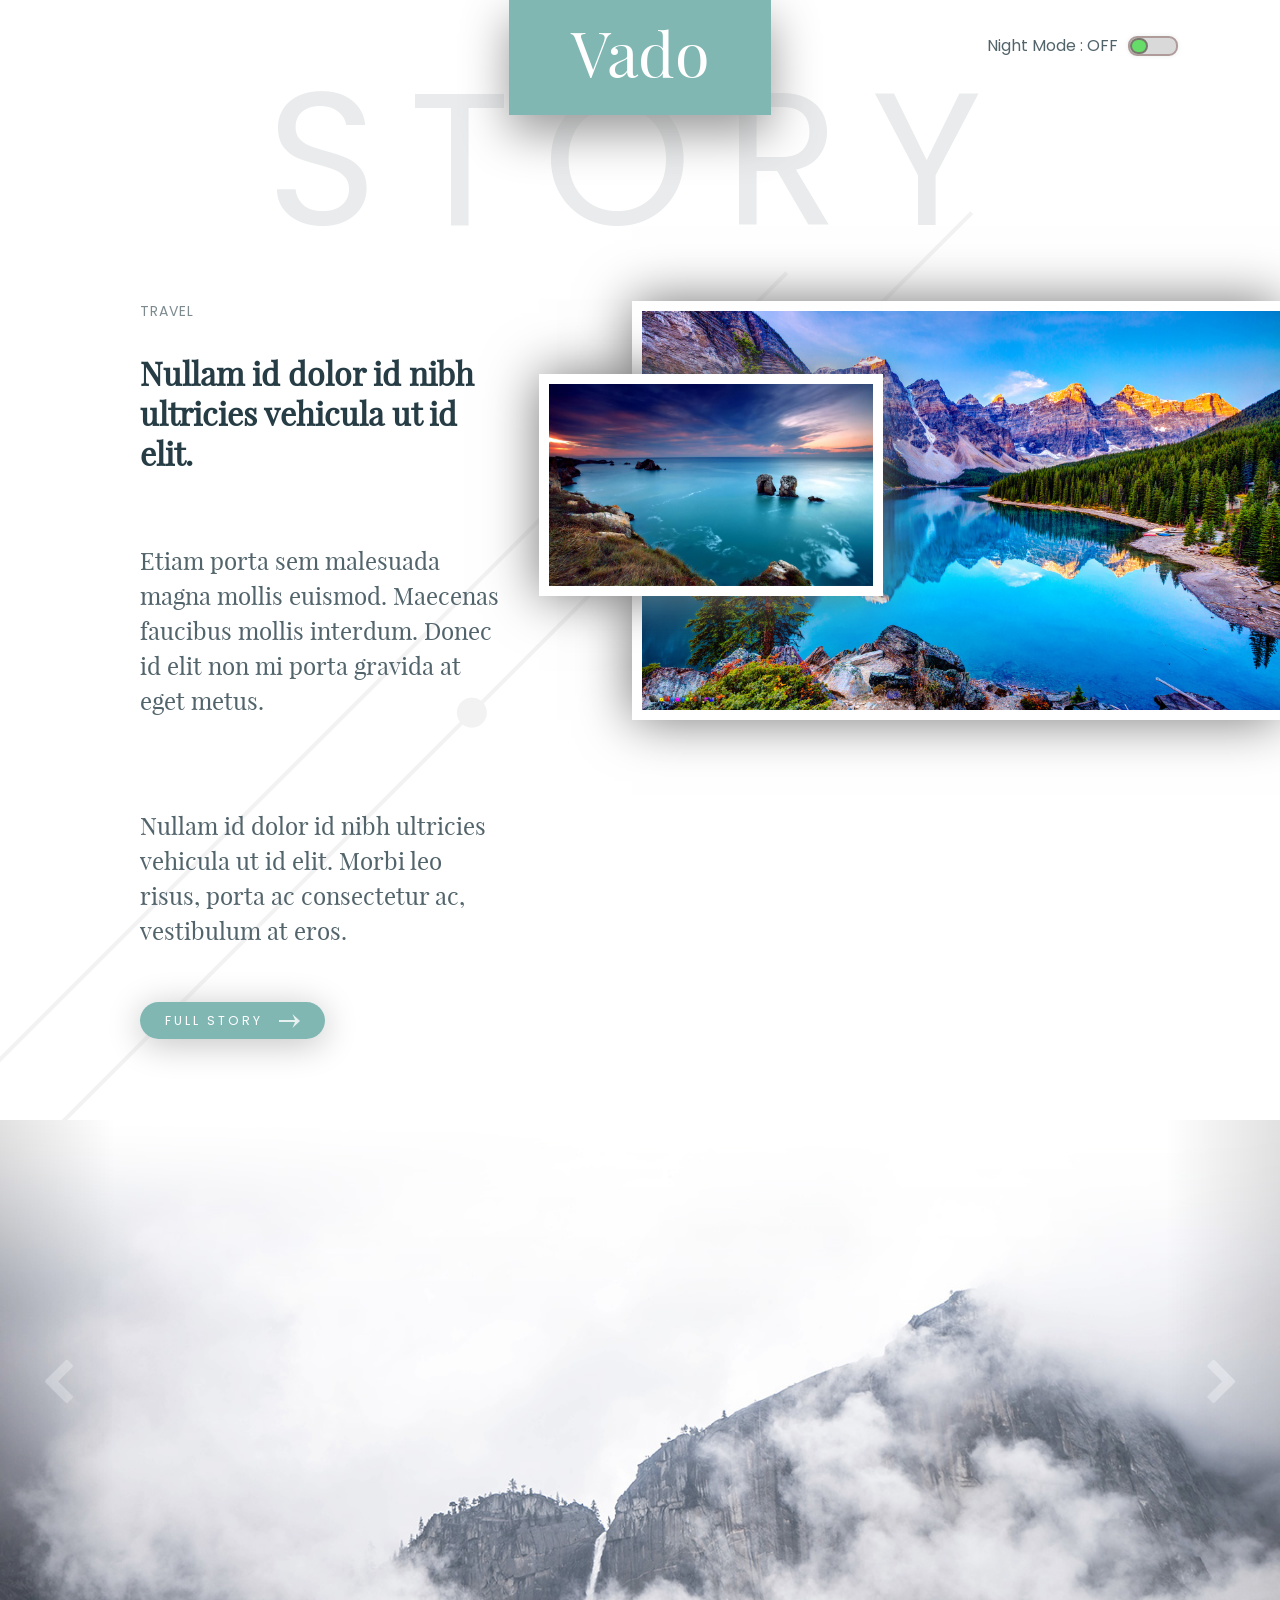
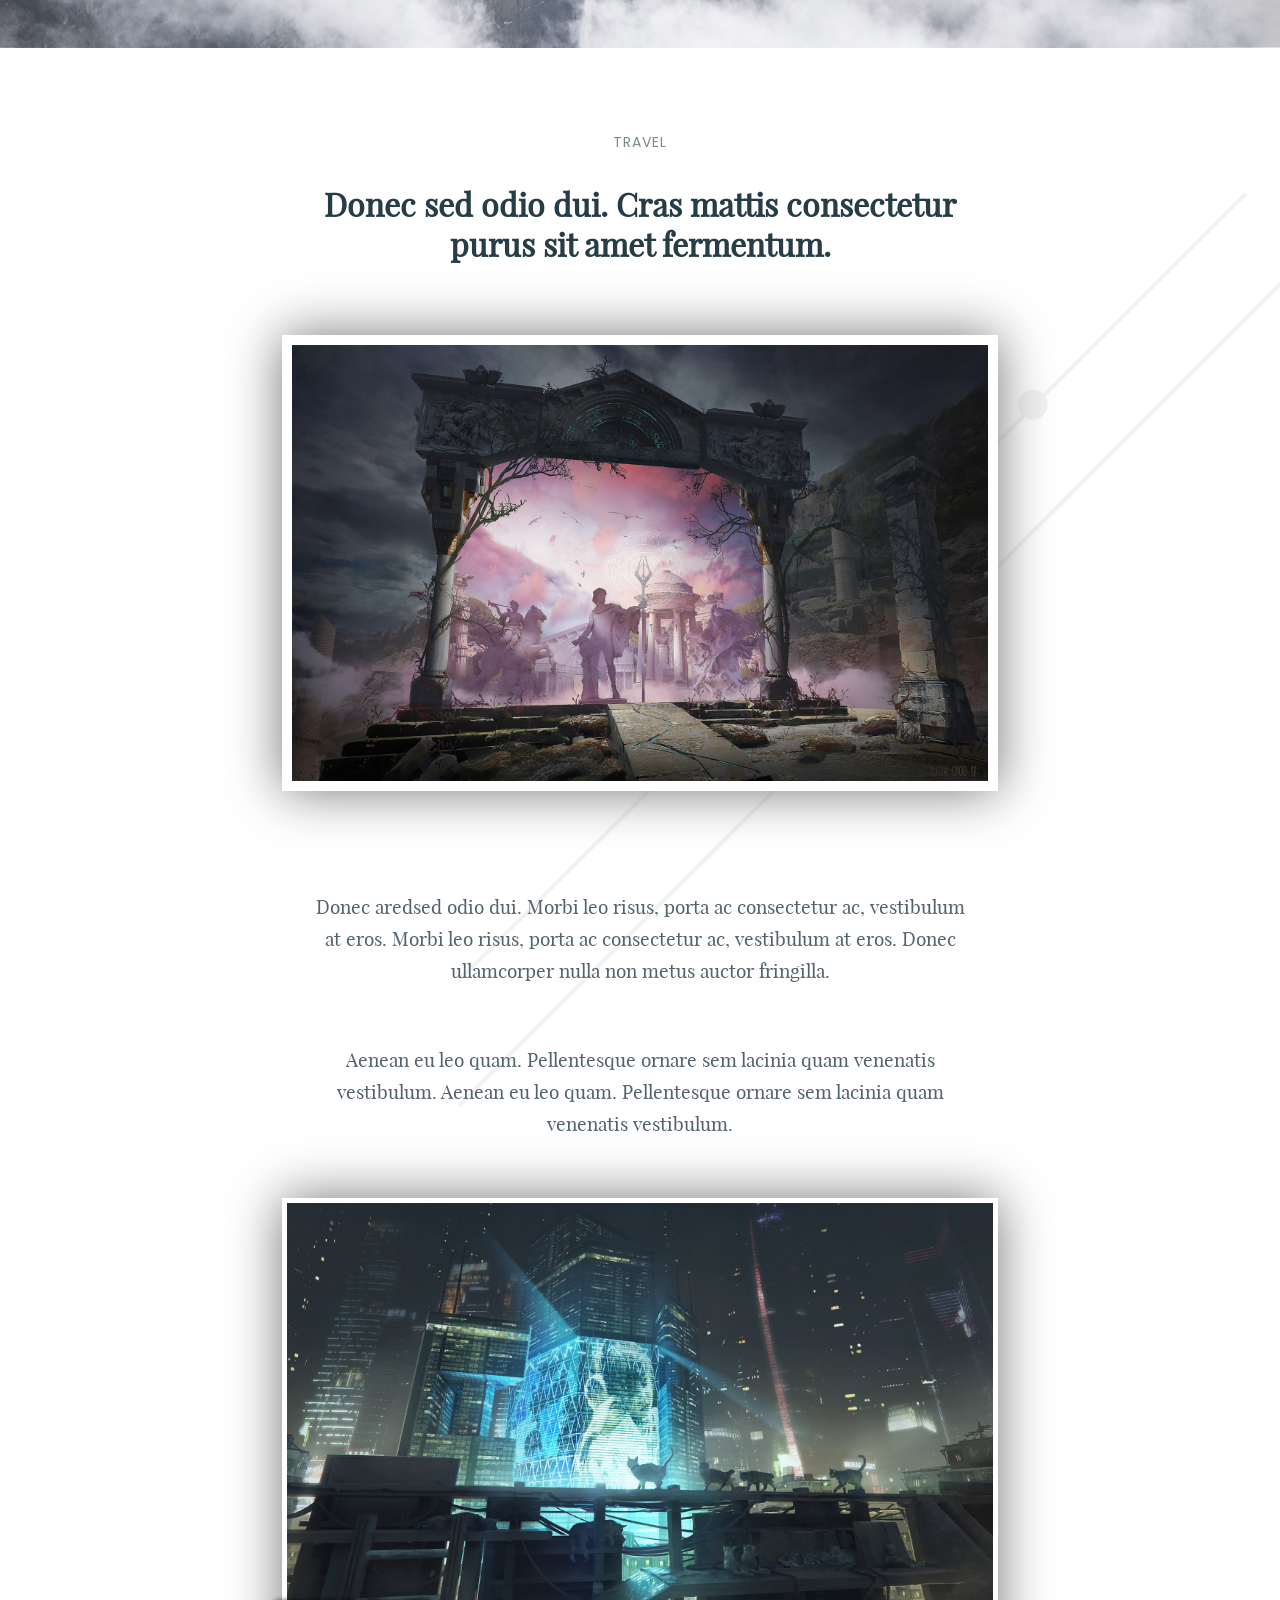
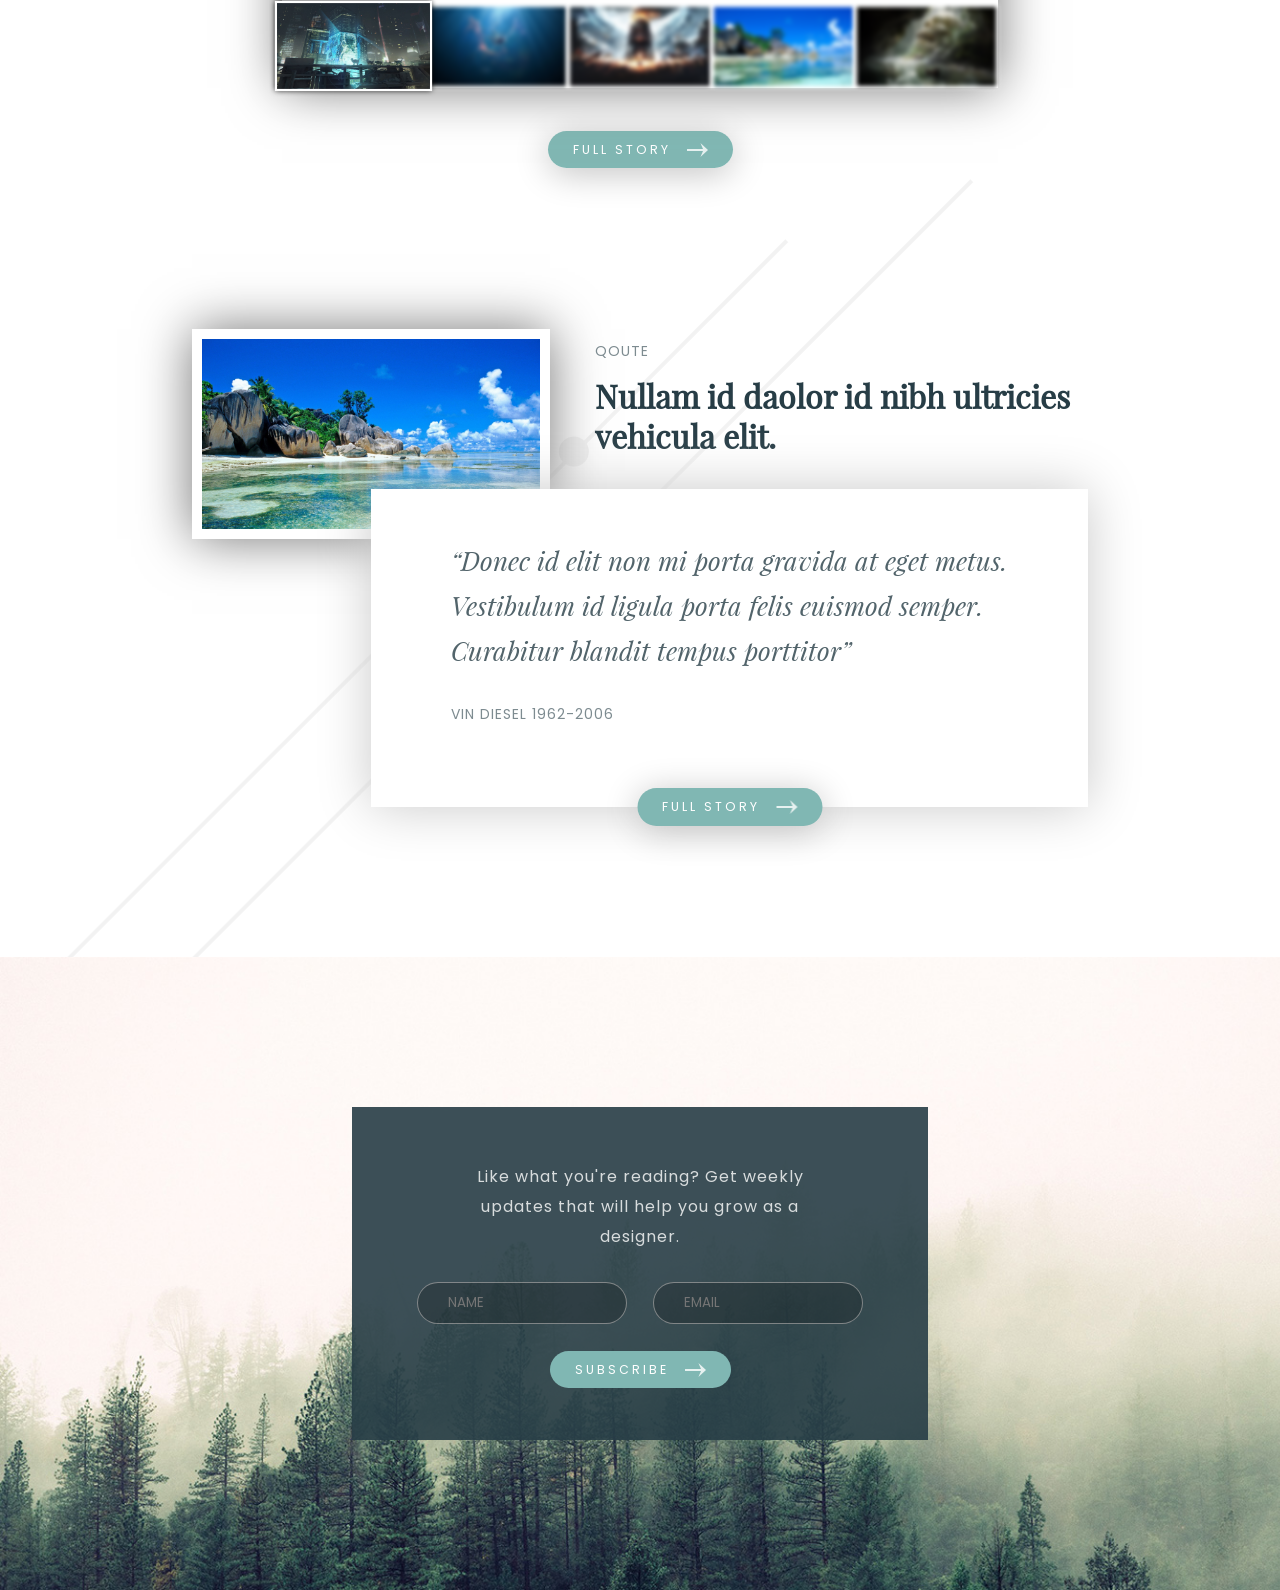
==== index.html @ 7ff1d9ca "oh" ====
<!doctype html>
<html lang="en">
<head>
    <meta charset="UTF-8">
    <meta name="viewport"
          content="width=device-width, user-scalable=no, initial-scale=1.0, maximum-scale=1.0, minimum-scale=1.0">
    <meta http-equiv="X-UA-Compatible" content="ie=edge">
    <title>Travel Story</title>
    <link rel="stylesheet" href="css/style.css">
    <link rel="stylesheet" href="css/fonts.css">
    <link rel="stylesheet" href="css/font-awesome.min.css">
    <link href="https://fonts.googleapis.com/css?family=Poppins:500" rel="stylesheet">
    <link rel="icon" href="img/icon.png">
</head>
<body>
<header>
    <div class="night_mode_block">
        <p>Night Mode : OFF </p>
        <div class="night_mode">
            <div class="night_mode_toggle"></div>
        </div>
    </div>
    <div class="nav_menu"></div>
    <div class="logo">
        <p>Vado</p>
    </div>
    <h1 class="story">story</h1>
</header>
<main class="travel">
    <div class="main_first_story">
        <div class="story1_left">
            <span class="travel_caption">travel</span>
            <h2>Nullam id dolor id nibh ultricies vehicula ut id elit. </h2>
            <p class="paragraph1">Etiam porta sem malesuada magna mollis euismod. Maecenas faucibus mollis interdum. Donec id elit non mi porta gravida at eget metus.</p>
            <p class="paragraph2">Nullam id dolor id nibh ultricies vehicula ut id elit. Morbi leo risus, porta ac consectetur ac, vestibulum at eros.</p>
            <a href="#" class="story_link">full story <img class="story_link_img" src="img/link_arrow.png" alt=""></i></a>
        </div>
        <div class="story1_images">
            <div class="story_img" id="story_img1"><img src="img/test1.jpg" alt=""></div>
            <div class="story_img" id="story_img2"><img src="img/test2.jpg" alt=""></div>
        </div>
    </div>
    <div id="slider">
        <div class="prev"><i class="fa fa-chevron-left"></i></div>
        <div class="slides">
            <div class="slider_block"><img src="img/video_poster.jpg" alt=""></div>
            <div class="slider_block"><img src="img/test22.jpg" alt=""></div>
            <div class="slider_block"><img src="img/test23.jpg" alt=""></div>
            <div class="slider_block"><img src="img/test24.jpg" alt=""></div>
            <div class="slider_block"><img src="img/test25.jpg" alt=""></div>
        </div>
        <div class="next"><i class="fa fa-chevron-right"></i></div>
    </div>
    <div class="main_second_story">
        <div class="main_second_story_header">
            <div class="main_second_story_caption">
                <span class="travel_caption">travel</span>
                <h2>Donec sed odio dui. Cras mattis consectetur purus sit amet fermentum. </h2>
            </div>
            <div class="story_img"><img src="img/test3.JPG" alt=""></div>
        </div>
        <div class="mail_second_story_text">
            <p class="paragraph3">Donec aredsed odio dui. Morbi leo risus, porta ac consectetur ac, vestibulum at eros. Morbi leo risus, porta ac consectetur ac, vestibulum at eros. Donec ullamcorper nulla non metus auctor fringilla.</p>
            <p class="paragraph4">Aenean eu leo quam. Pellentesque ornare sem lacinia quam venenatis vestibulum. Aenean eu leo quam. Pellentesque ornare sem lacinia quam venenatis vestibulum.</p>
        </div>
        <div class="gallery_block">
            <div class="gallery_head_img"><img src="img/test10.jpg" alt=""></div>
            <div class="gallery">
                <div class="gallery_item active_item"><img src="img/test10.jpg" alt=""></div>
                <div class="gallery_item"><img src="img/test11.jpg" alt=""></div>
                <div class="gallery_item"><img src="img/test12.jpg" alt=""></div>
                <div class="gallery_item"><img src="img/test13.jpg" alt=""></div>
                <div class="gallery_item"><img src="img/test14.jpg" alt=""></div>
            </div>
        </div>
        <a href="#" class="story_link">full story <img class="story_link_img" src="img/link_arrow.png" alt=""></i></a>
    </div>
</main>

<section class="quote">
    <div class="quote_main">
        <div class="quote_header">
            <div class="quote_img story_img"><img src="img/test4.jpg" alt=""></div>
            <div class="quote_info">
                <span class="travel_caption">qoute</span>
                <h2>Nullam id daolor id nibh ultricies vehicula elit.</h2>
            </div>
        </div>
        <div class="quote_content">
            <p class="quote_text">“Donec id elit non mi porta gravida at eget metus. Vestibulum id ligula porta felis euismod semper. Curabitur blandit tempus porttitor”</p>
            <span class="travel_caption">vin diesel <span class="quote_date">1962-2006</span></span>
            <a href="#" class="story_link">full story <img class="story_link_img" src="img/link_arrow.png" alt=""></i></a>
        </div>
    </div>
</section>
<footer>
    <div class="subscribe_block">
        <p class="subscribe_header">Like what you're reading? Get weekly updates that will help you grow as a designer.</p>
        <form action="#">
            <div class="form_text_inputs">
                <input type="name" placeholder="NAME">
                <input type="email" placeholder="EMAIL">
            </div>
            <a href="#" class="story_link">subscribe <img class="story_link_img" src="img/link_arrow.png" alt=""></i></a>
        </form>
    </div>
</footer>
<div class="onload_window">
    <div class="circle" id="circle1"></div>
    <div class="circle" id="circle2"></div>
    <div class="circle" id="circle3"></div>
    <div class="circle" id="circle4"></div>
    <div class="circle" id="circle5"></div>
    <div class="circle" id="circle6"></div>
</div>
<script src="js/jquery-3.3.1.min.js"></script>
<script src="js/my.js"></script>
<script src="js/slider.js"></script>
</body>
</html>
---- css/style.css ----
* {
    margin: 0;
    padding: 0;
    box-sizing: border-box;
}
body {
    font-family: "PlayfairDisplayRegular",sans-serif;
    font-size: 16px;
    color: #273d46;
    overflow: hidden;
}
.night {
    color: #5eaffd;
    background: #3f3f3f;
}
h2 {
    margin-bottom: 4.375rem;
    font-size: 2em;
}
p {
    color: #52646b;
}
.night p {
    color: #dcf9ff;
    text-shadow: 0 0 1px black;
}
a.story_link {
    font-size: .775em;
    color: #fff;
    text-transform: uppercase;
    text-decoration: none;
    padding: 10px 15px 10px 25px;
    border-radius: 20px;
    background: #80b7b3;
    font-family: 'Poppins', sans-serif;
    letter-spacing: 3px;
    box-shadow: 0 5px 35px #c1c1c1;
    transition: .5s;
}
.night a.story_link {
    background: #445295;
    box-shadow: 0 5px 35px #344f9e;
}
a.story_link:hover {
    box-shadow: 0 5px 35px 6px #c1c1c1;
    padding: 10px 15px 10px 25px;
}
.night a.story_link:hover {
    box-shadow: 0 5px 35px 5px #344f9e;
}
a.story_link:hover .story_link_img {
    margin: 0 0 -3px 20px;
}
.story_link_img {
    margin: 0 10px -3px;
    transition: .3s;
}
/*HEADER*/
/*__________________________________*/

header {
    position: relative;
    padding: 0 10.96%;
    display: flex;
    flex-direction: column;
    align-items: center;
    margin-bottom: -90px;
    -webkit-user-select: none;
}
.night_mode_block {
    position: absolute;
    right: 8%;
    top: 12%;
    display: flex;
    opacity: 0;
    align-items: center;
}
.night_mode_block p {
    margin-right: 10px;
    font-family: 'Poppins', sans-serif;
    line-height: 20px;
}
.night_mode {
    position: relative;
    width: 50px;
    height: 20px;
    border: 2px solid #b09b9b;
    cursor: pointer;
    box-shadow: 0 0 5px #e9ebec;
    border-radius: 9px;
    background: rgba(0,0,0,.15);
    z-index: 30;
}
.night_mode_toggle {
    position: absolute;
    width: 18px;
    height: 100%;
    background: #65dd68;
    border-radius: 8px;
    left: 0px;
    border: 2px solid #78796d;
    transition: .3s;
}
.active {
    left: 29px;
    background: #3e2be6;
    border-radius: 8px;
    border: 2px solid #ffffff;
}
.active_mode_box {
    border:2px solid #0037ff;
    box-shadow: 0 0 30px #4e68de;
}
.logo {
    font-size: 4.95vw;
    background: #80b7b3;
    box-shadow: 0 18px 47px 0px #999;
    padding: 20px 15px;
    text-align: center;
    margin: 0 auto;
    width: 26.3%;
    z-index: 2;
    position: relative;
    top: -150px;
}
.night .logo {
    background: #2b4677;
    box-shadow: 0 0 50px #135eac;
}
.logo p {
    margin-top: -5px;
    color: #fff;
}
.night .logo p {
    color: #c1c0c0;
}
.story {
    font-family: 'Poppins', sans-serif;
    display: inline-block;
    font-size: 11.8125em;
    text-transform: uppercase;
    position: relative;
    text-align: center;
    margin-top: -97px;
    letter-spacing: 32px;
    z-index: 1;
    font-weight: 400;
    color: #e9ebec;
    opacity: 0;
    position: relative;
    bottom: -150px;
}
.night .story {
    color: #3e5b68;
}
/*TRAVEL*/
/*_____________________________*/
.travel {
    background-position: -10% 15%;
    background: url("../img/day_bg.png") no-repeat;
    overflow: hidden;
}
.night .travel {
    background: url("../img/night_bg.png") no-repeat;
}
.main_first_story {
    display: flex;
    padding: 90px 0 40px 10.96%;
    /*overflow: hidden;*/
}
.story1_left {
    width: 35%;
    padding-right: 2em;
    position: relative;
    top: 300px;
    opacity: 0;
}
.story1_left p {
    font-size: 1.5em;
    line-height: 2.1875rem;
}
.travel_caption {
    display: block;
    margin-bottom: 2rem;
    text-transform: uppercase;
    font-size: .875em;
    font-family: 'Poppins', sans-serif;
    letter-spacing: 1px;
    color: #7d8b90;
}
.night .travel_caption {
    color: #a0eaff;
}
.paragraph1 {
    margin-bottom: 3.75em;
}
.paragraph2 {
    margin-bottom: 2.5em;
}
.story1_images {
    width: 65%;
    position: relative;
}
.story_img {
    position: absolute;
    border:10px solid #fff;
    box-shadow: 0 0 50px #757575;
    overflow: hidden;
}
.story_img:hover{
    /*transform: scale(1.05) rotate(4deg);*/
}
.night .story_img {
    border:10px solid #6c91b4;
    box-shadow: 0 0 50px #135eac;
}
.story_img img {
    display: block;
    max-width: 100%;
    max-height: 100%;
    transition: .5s;
}
.story_img img:hover {
    transform: scale(1.15) rotate(3deg);
}
#story_img1 {
    border-right: none !important;
    width: 87.5%;
    right: -100%;
    opacity: 0;
}
#story_img2 {
    width: 46.35%;
    top: 10%;
    left: 100%;
    opacity: 0;
}
.main_second_story {
    margin-top: 5em;
    background: url("../img/day_bg.png") no-repeat;
    background-position: 150% 0;
    padding: 0 22%;
    position: relative;
    margin-bottom: 100px;
    text-align: center;
}

.night .main_second_story {
    background: url("../img/night_bg.png") no-repeat;
}
.main_second_story_header {
    text-align: center;
}
.main_second_story_caption {
    position: relative;
    top: 200px;
    opacity: 0;
}
.main_second_story .story_img {
    position: relative;
    margin-bottom: 6.25em;
    transition: 1s;
    transform: scale(0);
}
.mail_second_story_text {
    padding: 0 2rem;
    line-height: 2rem;
}
.mail_second_story_text .story_link {

}
.paragraph3, .paragraph4 {
    text-align: center;
    margin-bottom: 3em;
    font-size: 1.2em;
    position: relative;
    opacity: 0;
}
.paragraph3 {
    left: -700px;
}
.paragraph4 {
    right: -700px;

}

   /* SLIDER */

#slider {
    margin: 50px auto;
    position: relative;
    display: flex;
    overflow: hidden;
    transition: 1.5s linear;
    /*opacity: 0;*/
}
.slides {
    display: flex;
    position: relative;
    left: 0;
    z-index: 1;
}

.slider_block img {
    display: inline-block;
    width: 100%;
}
.prev, .next {
    position: absolute;
    z-index: 2;
    cursor: pointer;
    top: 0;
    background: linear-gradient(to left,rgba(0,0,0,.0), rgba(0,0,0,.6));
    width: 9%;
    height: 99%;
    opacity: 0.2;
    transition: .5s;
    display: flex;
    align-items: center;
    justify-content: center;
    font-size: 3em;
    color: rgba(255,255,255,.8);
}
.prev:hover, .next:hover {
    opacity: 1;
}
.next {
    right: 0;
    background: linear-gradient(to right,rgba(0,0,0,.0), rgba(0,0,0,.6));
}

     /* GALLERY */

.gallery_block {
    width: 100%;
    margin: 0 auto 50px;
    box-shadow: 0 0 50px #757575;
    -webkit-user-select: none;
    position: relative;
    transition: 1s;
    transform: scale(0);
}
.night .gallery_block {
    box-shadow: 0 0 50px #135eac;
}
.gallery_block img {
    display: block;
    width: 100%;
}
.gallery_head_img {
    width: 100%;
    height: auto;
    border:5px solid #fff;
    overflow: hidden;
    /*background: #000;*/
}
.night .gallery_head_img {
    border:5px solid #6c91b4;
}
.gallery_head_img img {
    transition: .3s;
}
.gallery_head_img img:hover {
    transform: rotate(3deg) scale(1.1);
}
.active_item {
    filter: none !important;
    transform: scale(1.1);
    z-index: 2;
    box-shadow: 0 0 5px #000;
}
.gallery {
    display: flex;
    width: 100%;
    align-items: center;
    justify-content: center;
}
.gallery img {
    max-height: 100px;
}
.gallery_item {
    width: 20%;
    filter:blur(2px);
    border:2px solid #fff;
    transition: .3s;
    position: relative;
    cursor: pointer;
}
.night .gallery_item {
    border:2px solid #6c91b4;
}
.gallery_item:hover {
    transform: scale(1.2);
    filter:none;
    box-shadow: 0 0 5px black;
    z-index: 4;
}

        /* QUOTE */

.quote {
    background-size: cover;
    margin-top: -5em;
    background: url("../img/day_bg.png") no-repeat;
    overflow: hidden;
}
.night .quote {
    background: url("../img/night_bg.png") no-repeat;
}
.quote_main {
    width: 70%;
    margin: 9.375em auto 0;
    padding-bottom: 100px;
    z-index: 1;
    position: relative;
}
.quote_header {
    display: flex;
    align-items: center;
}
.quote_img {
    position: relative;
    left: -700px;
    opacity: 0;
    width: 40%;
    margin-right: 5%;
    position: relative;
}
.quote_img img {
    display: block;
    max-width: 100%;
    max-height: 100%;
}
.quote_info {
    width: 55%;
    position: relative;
    right: -700px;
    opacity: 0;
}
.quote_info .travel_caption {
    margin-bottom: 15px;
}
.quote_content {
    width: 80%;
    padding: 3.125em 5em;
    margin-left: auto;
    position: relative;
    z-index: 2;
    top: -50px;
    background: #ffffff;
    box-shadow: 0 0 50px #c9c9c9;
    position: relative;
    opacity: 0;
    right: -700px;
}
.night .quote_content {
    background: #3f3f3f;
    box-shadow: 0 0 50px #135eac;
}
.qoute_content .travel_caption {
    color: #52646b;
    margin-bottom: 0px;
    margin-left: 10px;
}
.night .qoute_content .travel_caption {
    color: #a0eaff;
}
.qoute_content .quote_date {
    color: #9c9d9d;
}
.quote_text {
    font-size: 1.625em;
    /*color: #273d46;*/
    margin-bottom: 30px;
    line-height: 45px;
    font-family: "PlayfairDisplayItalic";
}
.quote_content .story_link {
    position: absolute;
    left: 50%;
    transform: translate(-50%, 50%);
    bottom: 0;
    top: auto !important;
}


footer {
    padding: 150px 0;
    overflow: hidden;
}
footer {
    background: url("../img/footer_bg.jpg") no-repeat;
    background-size: cover;
}
.night footer {
    background: url("../img/footer_night_bg.jpg") no-repeat;
    background-size: cover;
}
.subscribe_block {
    width: 45%;
    padding: 55px 65px;
    margin: 0 auto;
    background: rgba(39, 61, 70, 0.9);
    font-family: 'Poppins', sans-serif;
    text-align: center;
    letter-spacing: 1px;
    line-height: 30px;
    position: relative;
    top: 200px;
    opacity: 0;
}
.subscribe_block .story_link {
    box-shadow: none;
}
.subscribe_block .story_link:hover {
    box-shadow: 0 0 15px black;
}
.subscribe_header {
    color: #d8dcdd;
    margin-bottom: 30px;
    padding: 0 30px;
}
.form_text_inputs {
    display: flex;
    align-items: center;
    justify-content: space-between;
    margin-bottom: 30px;
}
.form_text_inputs input {
    padding: 10px 30px;
    border-radius: 22px;
    border:1px solid rgba(212, 205, 204, 0.5);
    background: rgba(0,0,0,.2);
    width: 47%;
    outline: none;
    color: #d8dcdd;
    font-family: 'Poppins', sans-serif;
}
.form_text_inputs input:focus {
    border:1px solid rgba(212, 205, 204, 0.9);
}

.onload_window {
    position: fixed;
    left: 0;
    top: 0;
    bottom: 0;
    right: 0;
    background: rgb(119, 184, 255);
    z-index: 100;
    /*display: none;*/
    transition: .8s linear;
}
.circle {
    position: absolute;
    left: 50%;
    top: 50%;
    transform: translate(-50%, -50%);
    border-style: solid;
    border-top-color: #000000;
    border-right-color: transparent;
    border-left-color: transparent;
    border-bottom-color: #ff0003;
    border-width: 6px;
    animation: c1 4s linear infinite;
}
/*.animation {*/
    /*animation: c1 4s linear infinite;*/
/*}*/
#circle1 {
    width: 110px;
    height: 110px;
    border-radius: 50%;
}

#circle2 {
    width: 90px;
    height: 90px;
    border-style: solid;
    border-radius: 50%;
    /*animation-delay: .1s;*/
    animation-duration: 2s;

}
#circle3 {
    width: 70px;
    height: 70px;
    border-style: solid;
    border-radius: 50%;
    animation-duration: 1s;
    animation-timing-function: linear;
}
#circle4 {
    width: 50px;
    height: 50px;
    border-style: solid;
    border-radius: 50%;
    animation-duration: 2s;
    animation-timing-function: linear;
}
#circle5 {
    width: 30px;
    height: 30px;
    border-style: solid;
    border-radius: 50%;
    animation-duration: 1s;
    animation-timing-function: linear;
}
#circle6 {
    width: 10px;
    height: 10px;
    border-style: solid;
    border-radius: 50%;
    animation-duration: 2s;
    animation-timing-function: linear;
}
@keyframes c1 {
    0% {
        transform: translate(-50%, -50%) rotate(0deg);
    }
    100% {
        transform: translate(-50%, -50%) rotate(360deg);
    }
}


@media (max-width: 1100px) {
    body {
        font-size: 14px;
    }
}
@media (max-width: 1000px) {
    body {
        font-size: 12px;
    }
    .quote_content {
        padding: 2.125em 3em;
        font-size: .9em;
    }
}
@media (max-width: 870px) {
    .story1_left {
        font-size: .8em;
    }
    .story1_left .story_link {
        font-size: 1em;
    }
    h2 {
        margin-bottom: 2em;
    }
    .story {
        font-size: 9.8em;
        margin-top: -50px;
    }
    .paragraph1 {
        margin-bottom: 2em;
    }
    .main_second_story {
        padding: 0 15%;
    }
    .quote_content {
        top: -30px;
    }
    .subscribe_block {
        width: 65%;
        padding: 1.5em 2em;
    }
}

@media (max-width: 769px) {
    .story1_left {
        font-size: .7em;
        width: 40%;
    }
    .main_first_story {
        padding-left: 6%;
    }
    .story1_images {
        width: 60%;
    }
    .story_img {
        border: 5px solid #fff;
    }
    .night .story_img {
        border: 5px solid #6c91b4;
    }
    .main_second_story {
        margin-top: 2em;
    }
    .qoute_content {
        padding: 1.5em 2.5em;
    }
    .travel_caption {
        margin-bottom: .5rem;
    }
    .quote_text {
        font-size: 1.3em;
        margin-bottom: 15px;
        line-height: 30px;
    }
    .main_second_story .story_img {
        margin-bottom: 3em;
    }
}
@media (max-width: 720px) {
    .quote_content {
        top: -45px;
    }
}

@media (max-width: 650px) {
    .story {
        font-size: 7em;
        left: 23px;
    }
    .main_second_story {
        font-size: .9em;
    }
    .quote_img {
        width: 50%;
    }
    .quote_info {
        width: 50%;
    }
    .quote_info h2 {
        font-size: 1.5em;
    }
    .quote_content {
        top: -30px;
        padding: 1em 2em;
    }
    a.story_link {
        padding: 6px 15px 6px 25px;
    }
    a.story_link:hover {
        padding: 6px 15px 6px 25px;
    }
}

@media (max-width: 600px) {
    .night_mode {
        height: 10px;
    }
    .night_mode_block {
        right: 3%;
    }
    .quote_content {
        width: 90%;
    }
    .subscribe_header {
        padding: 0;
        font-size: .9em;
    }
    .subscribe_block {
        padding: 1em;
    }
    .form_text_inputs input {
        padding: 5px 20px;
    }
    .night_mode_block p {
        font-size: .8em;
    }
    .logo {
        padding: 10px 15px;
    }
}
@media (max-width: 550px) {
    .story {
        margin-top: -25px;
        font-size: 4em;
        left: 18px;
    }
    .quote_main {
        width: 90%;
    }
}
@media (max-width: 500px) {
    .story1_left {
        width: 50%;
    }
    .story1_images {
        width: 50%;
    }
    .main_second_story {
        padding: 0 5%;
    }
    #story_img2 {
        top: 4%;
    }
    .story1_left {
        font-size: .6em;
    }
    .story1_left p {
        line-height: 1.4rem;
    }
    .quote_main {
        padding-bottom: 20px;
    }
    .quote {
        background-position: left;
    }
    .subscribe_block {
        line-height: 1rem;
        padding: 1em 1em 2em;
    }
    .subscribe_header {
        margin-bottom: 15px;
    }
    .form_text_inputs {
        margin-bottom: 20px;
    }
    .form_text_inputs input {
        font-size: .8em;
    }
    footer {
        padding: 60px 0;
        font-size: .9em;
    }
}

@media (max-width: 400px) {
    .night_mode_block p {
        margin-right: 4px;
    }
    .story1_left h2 {
        margin-bottom: 3.5em;
        text-align: right;
    }
    .story1_left p {
        width: 180%;
        text-align: center;
    }
    .main_second_story {
        font-size: .75em;
    }
    .paragraph3, .paragraph4 {
        line-height: 1.5rem;
    }
    .night_mode_block p {
        font-size: .6em;
    }
    .story1_left {
        width: 57%;
    }
    .story1_images {
        width: 43%;
    }
    .quote_content {
        top: -25px;
    }
    .quote_main {
        font-size: .8em;
    }
    .quote_text {
        line-height: 20px;
    }
    .quote_main {
        width: 95%;
    }
    .quote_content .story_link {
        padding: 3px 10px 6px 10px;
    }
    .quote_content .story_link:hover {
        padding: 3px 10px 6px 10px;
    }
}
---- css/fonts.css ----
@font-face {
    font-family: "PlayfairDisplayRegular";
    src: url("../fonts/PlayfairDisplayRegular/PlayfairDisplayRegular.eot");
    src: url("../fonts/PlayfairDisplayRegular/PlayfairDisplayRegular.eot?#iefix")format("embedded-opentype"),
    url("../fonts/PlayfairDisplayRegular/PlayfairDisplayRegular.woff") format("woff"),
    url("../fonts/PlayfairDisplayRegular/PlayfairDisplayRegular.ttf") format("truetype");
    font-style: normal;
    font-weight: normal;
}

@font-face {
    font-family: "PlayfairDisplayBold";
    src: url("../fonts/PlayfairDisplayBold/PlayfairDisplayBold.eot");
    src: url("../fonts/PlayfairDisplayBold/PlayfairDisplayBold.eot?#iefix")format("embedded-opentype"),
    url("../fonts/PlayfairDisplayBold/PlayfairDisplayBold.woff") format("woff"),
    url("../fonts/PlayfairDisplayBold/PlayfairDisplayBold.ttf") format("truetype");
    font-style: normal;
    font-weight: normal;
}

@font-face {
    font-family: "PlayfairDisplayItalic";
    src: url("../fonts/PlayfairDisplayItalic/PlayfairDisplayItalic.eot");
    src: url("../fonts/PlayfairDisplayItalic/PlayfairDisplayItalic.eot?#iefix")format("embedded-opentype"),
    url("../fonts/PlayfairDisplayItalic/PlayfairDisplayItalic.woff") format("woff"),
    url("../fonts/PlayfairDisplayItalic/PlayfairDisplayItalic.ttf") format("truetype");
    font-style: normal;
    font-weight: normal;
}

@font-face {
    font-family: "PlayfairDisplayBoldItalic";
    src: url("../fonts/PlayfairDisplayBoldItalic/PlayfairDisplayBoldItalic.eot");
    src: url("../fonts/PlayfairDisplayBoldItalic/PlayfairDisplayBoldItalic.eot?#iefix")format("embedded-opentype"),
    url("../fonts/PlayfairDisplayBoldItalic/PlayfairDisplayBoldItalic.woff") format("woff"),
    url("../fonts/PlayfairDisplayBoldItalic/PlayfairDisplayBoldItalic.ttf") format("truetype");
    font-style: normal;
    font-weight: normal;
}
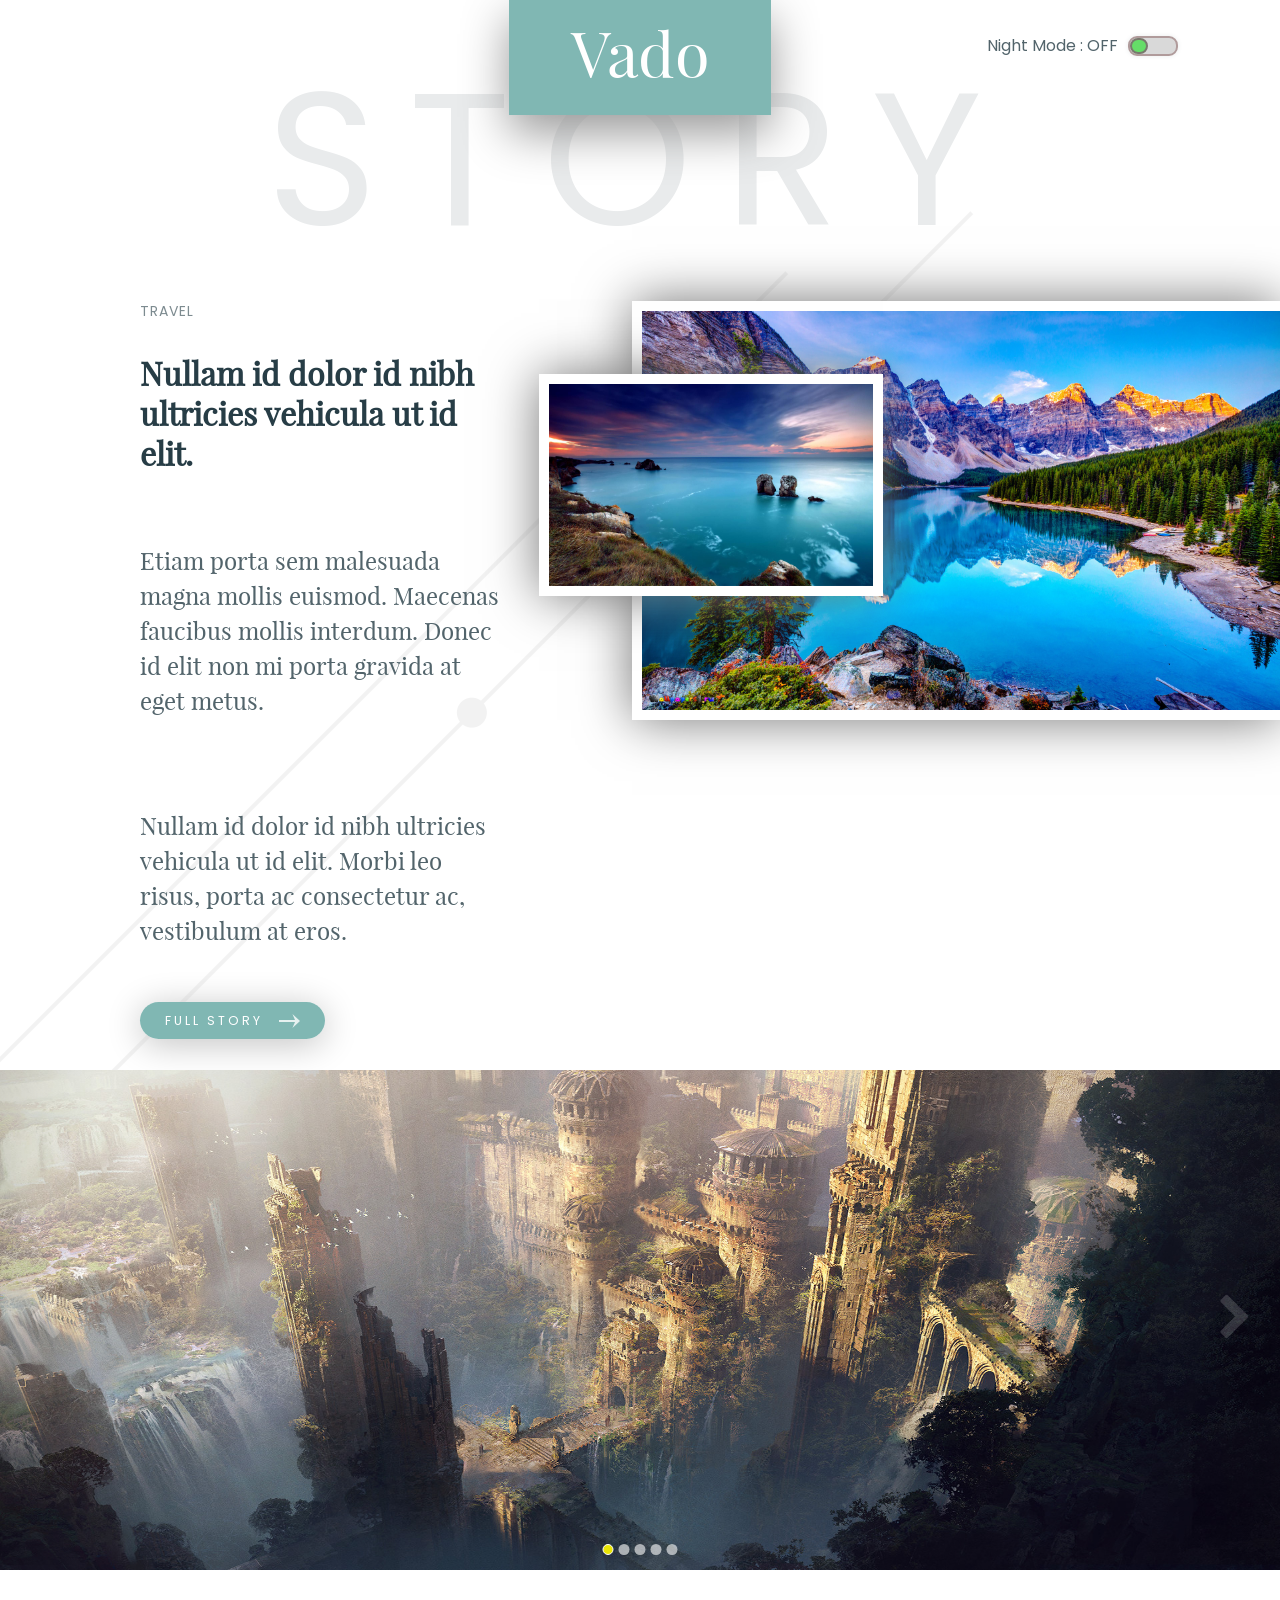
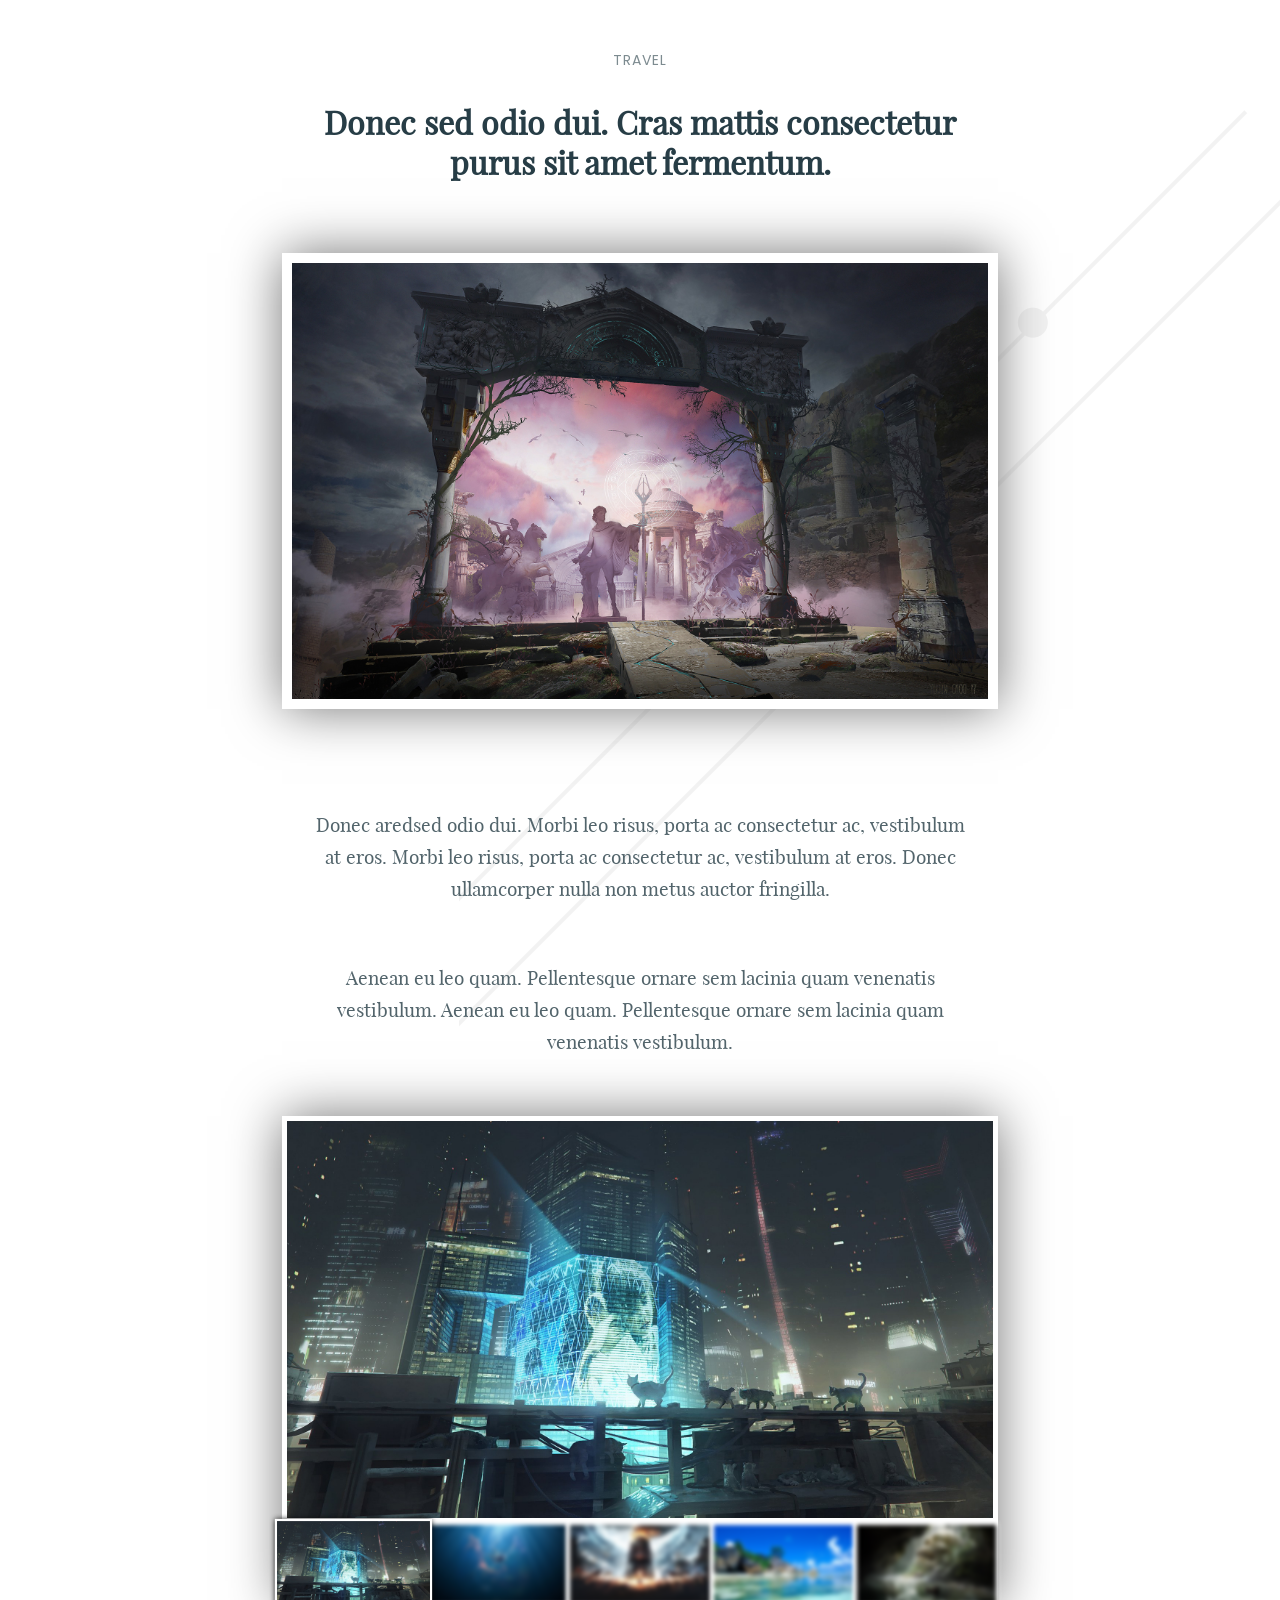
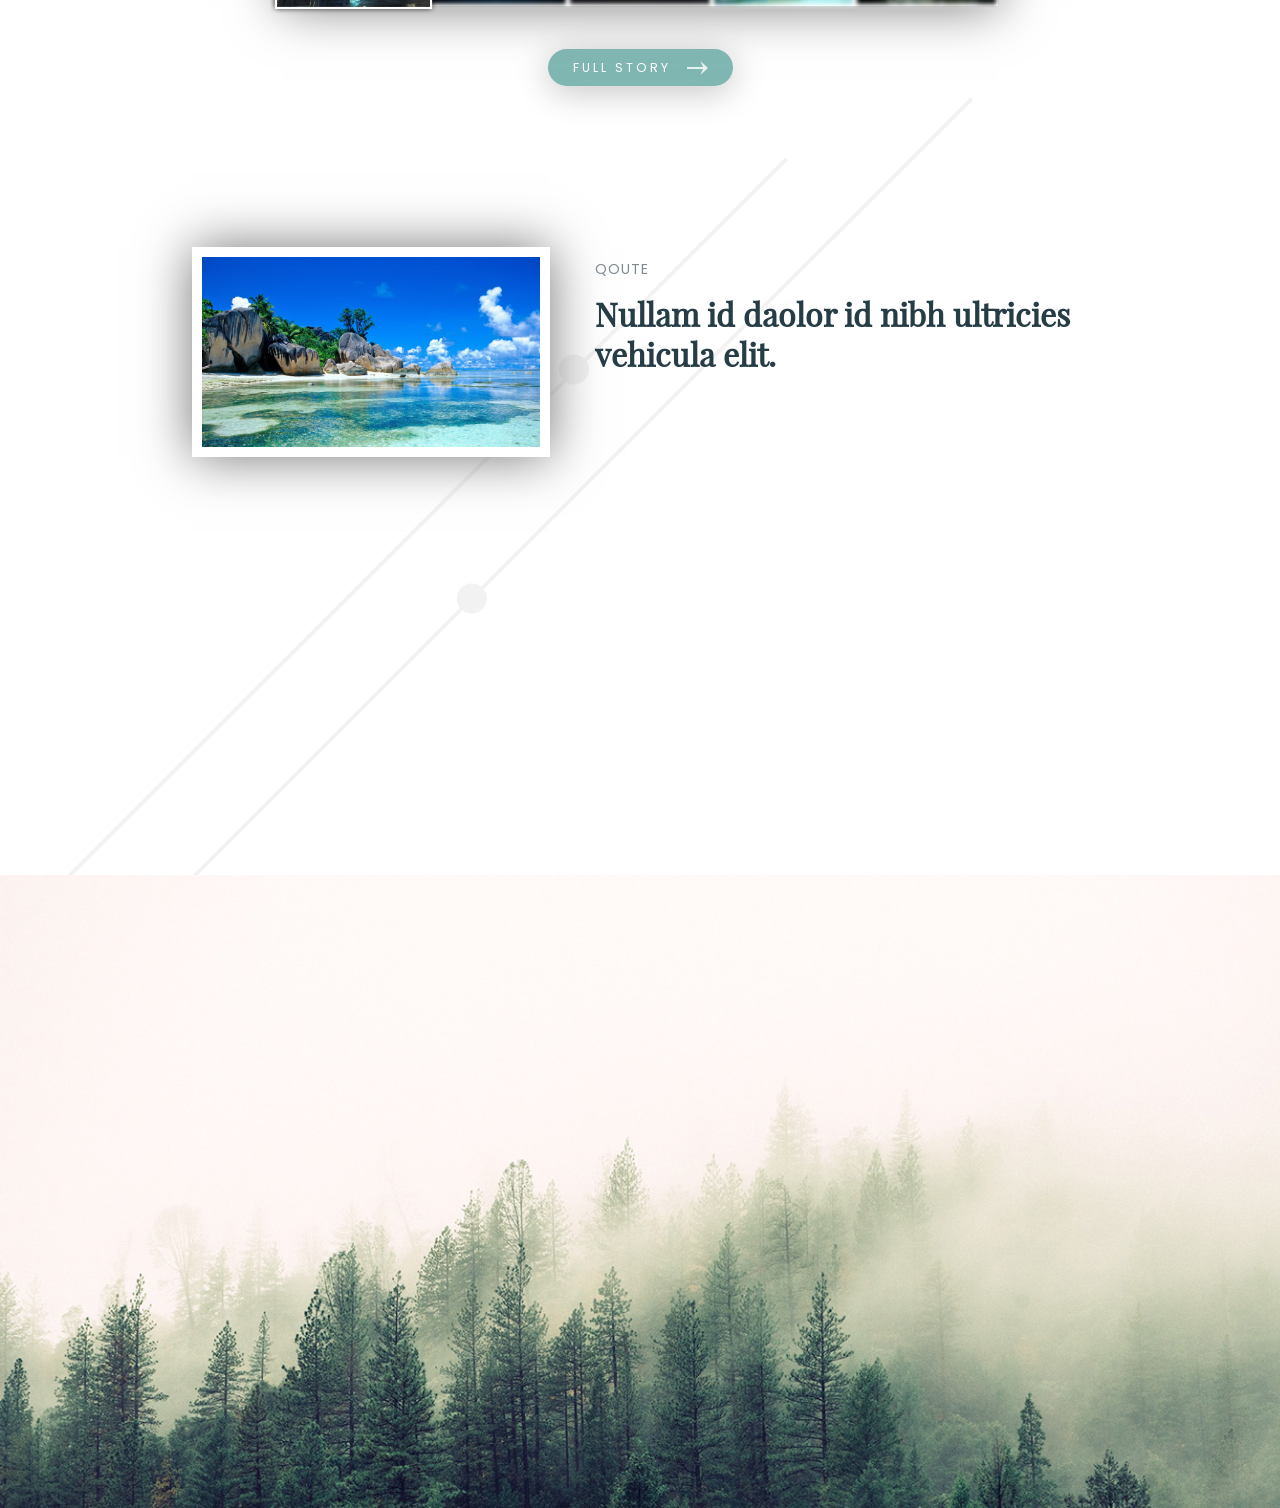
==== commit 4769f1c3: "new slider" ====
--- a/index.html
+++ b/index.html
@@ -42,14 +42,15 @@
     </div>
     <div id="slider">
         <div class="prev"><i class="fa fa-chevron-left"></i></div>
-        <div class="slides">
-            <div class="slider_block"><img src="img/video_poster.jpg" alt=""></div>
-            <div class="slider_block"><img src="img/test22.jpg" alt=""></div>
-            <div class="slider_block"><img src="img/test23.jpg" alt=""></div>
-            <div class="slider_block"><img src="img/test24.jpg" alt=""></div>
-            <div class="slider_block"><img src="img/test25.jpg" alt=""></div>
-        </div>
+        <ul class="slider-items">
+            <li class="slide"><img src="img/test21.jpg" alt=""></li>
+            <li class="slide"><img src="img/test22.jpg" alt=""></li>
+            <li class="slide"><img src="img/test23.jpg" alt=""></li>
+            <li class="slide"><img src="img/test24.jpg" alt=""></li>
+            <li class="slide"><img src="img/test25.jpg" alt=""></li>
+        </ul>
         <div class="next"><i class="fa fa-chevron-right"></i></div>
+        <div class="dots"></div>
     </div>
     <div class="main_second_story">
         <div class="main_second_story_header">
--- a/css/style.css
+++ b/css/style.css
@@ -281,37 +281,45 @@
 }
 .paragraph4 {
     right: -700px;
-
 }
 
    /* SLIDER */
 
 #slider {
-    margin: 50px auto;
     position: relative;
     display: flex;
     overflow: hidden;
-    transition: 1.5s linear;
-    /*opacity: 0;*/
-}
-.slides {
+    -webkit-user-select: none;
+    transform: scaleY(0);
+    transition: 1s;
+}
+.container {
+    width: 80%;
+    box-shadow: 0 0 10px #fff505;
+    margin: 50px auto;
+    position: relative;
+}
+.slider-items {
     display: flex;
     position: relative;
     left: 0;
-    z-index: 1;
-}
-
-.slider_block img {
-    display: inline-block;
+    transition: 1s;
+    list-style-type: none;
+}
+.slide img {
+    display: block;
     width: 100%;
+    max-height: 500px;
+}
+.prev, .next, .dots {
+    position: absolute;
 }
 .prev, .next {
-    position: absolute;
     z-index: 2;
     cursor: pointer;
     top: 0;
     background: linear-gradient(to left,rgba(0,0,0,.0), rgba(0,0,0,.6));
-    width: 9%;
+    width: 7%;
     height: 99%;
     opacity: 0.2;
     transition: .5s;
@@ -327,6 +335,44 @@
 .next {
     right: 0;
     background: linear-gradient(to right,rgba(0,0,0,.0), rgba(0,0,0,.6));
+}
+.dots {
+    display: flex;
+    justify-content: center;
+    left: 50%;
+    transform: translateX(-50%);
+    bottom: 3%;
+}
+.active_dot {
+    background: rgba(255, 248, 0, 0.9) !important;
+    border: 1px solid #fff;
+}
+.dot {
+    width: 11px;
+    height: 11px;
+    background: rgba(255,255,255,.6);
+    border-radius: 50%;
+    transition: .5s;
+    cursor: pointer;
+}
+.dot:not(:first-child) {
+    margin-left: 5px;
+}
+
+@media (max-width: 750px) {
+    .next, .prev {
+        font-size: .8em;
+    }
+    .dot {
+        height: 9.6px;
+        width: 9.6px;
+    }
+}
+@media (max-width: 550px) {
+    .next, .prev {
+        font-size: .6em;
+        width: 10%;
+    }
 }
 
      /* GALLERY */
@@ -655,6 +701,9 @@
     .paragraph1 {
         margin-bottom: 2em;
     }
+    .prev, .next {
+        font-size: 2em;
+    }
     .main_second_story {
         padding: 0 15%;
     }
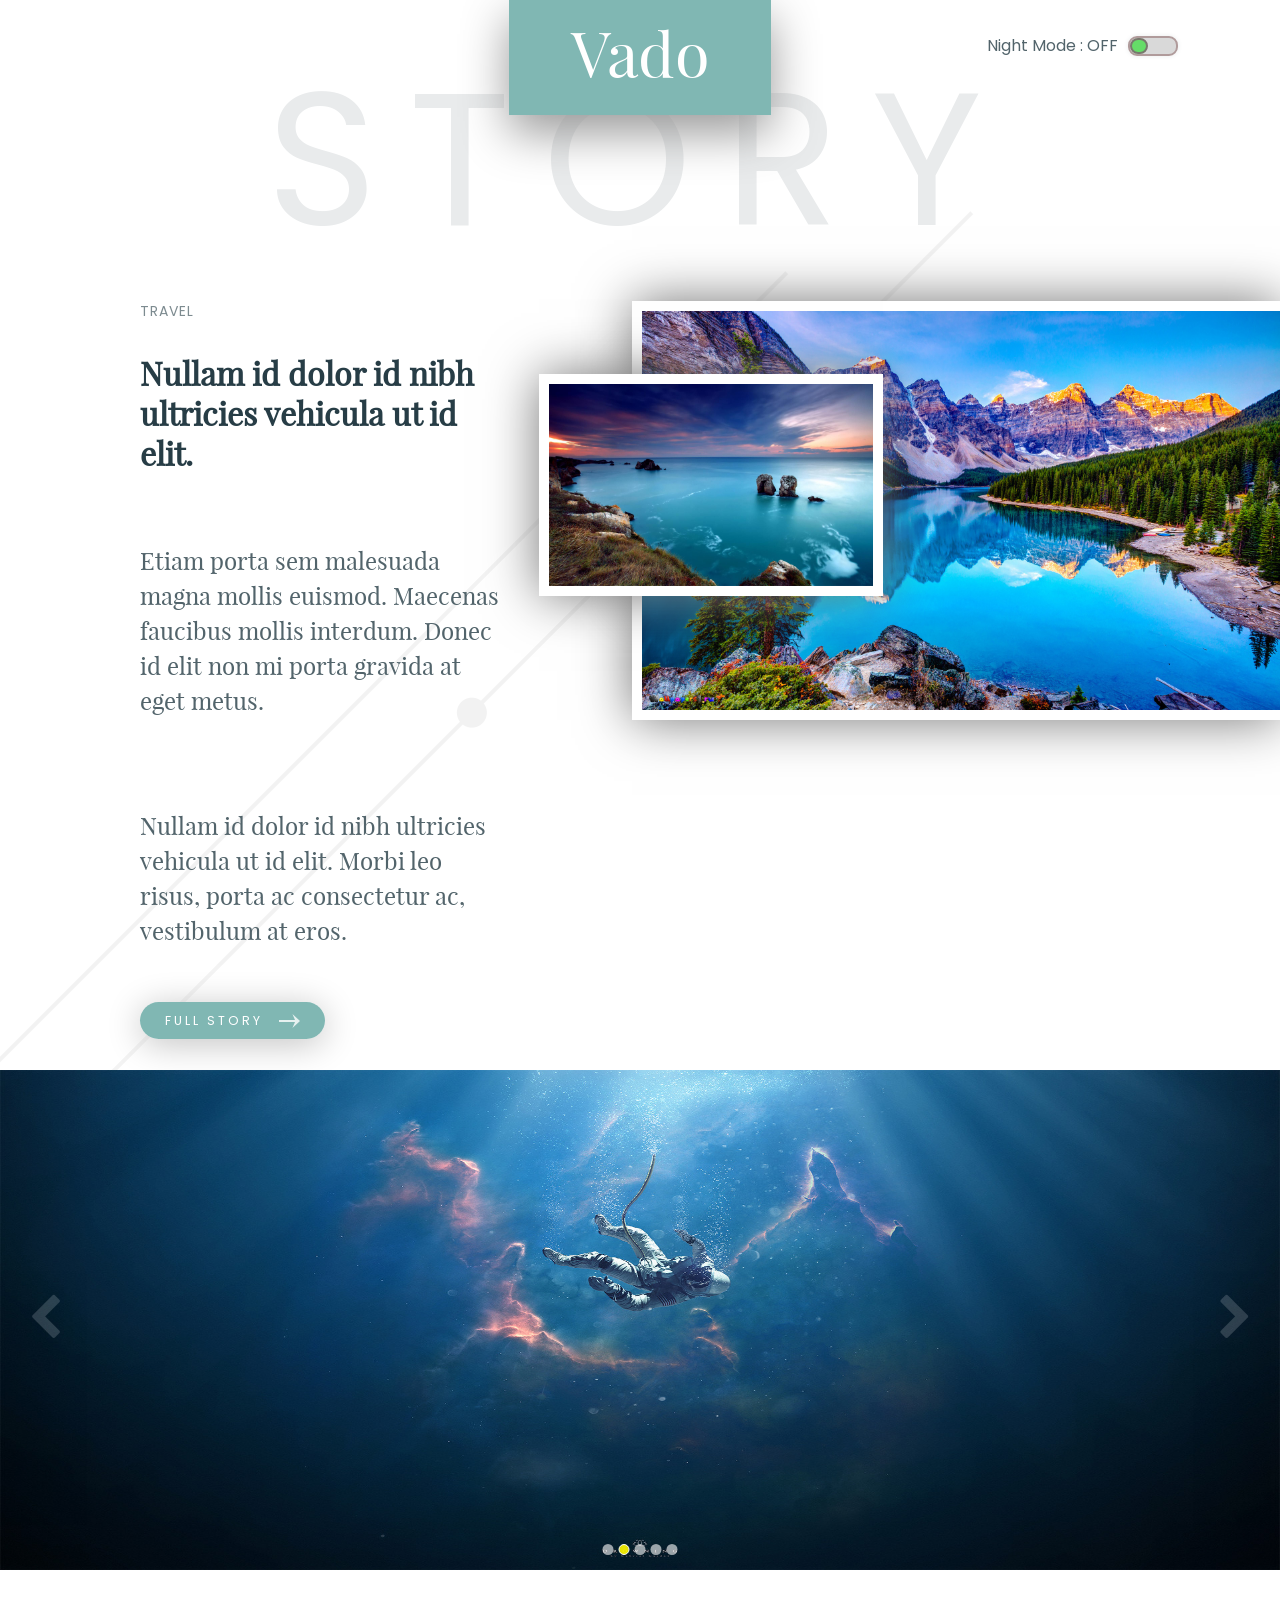
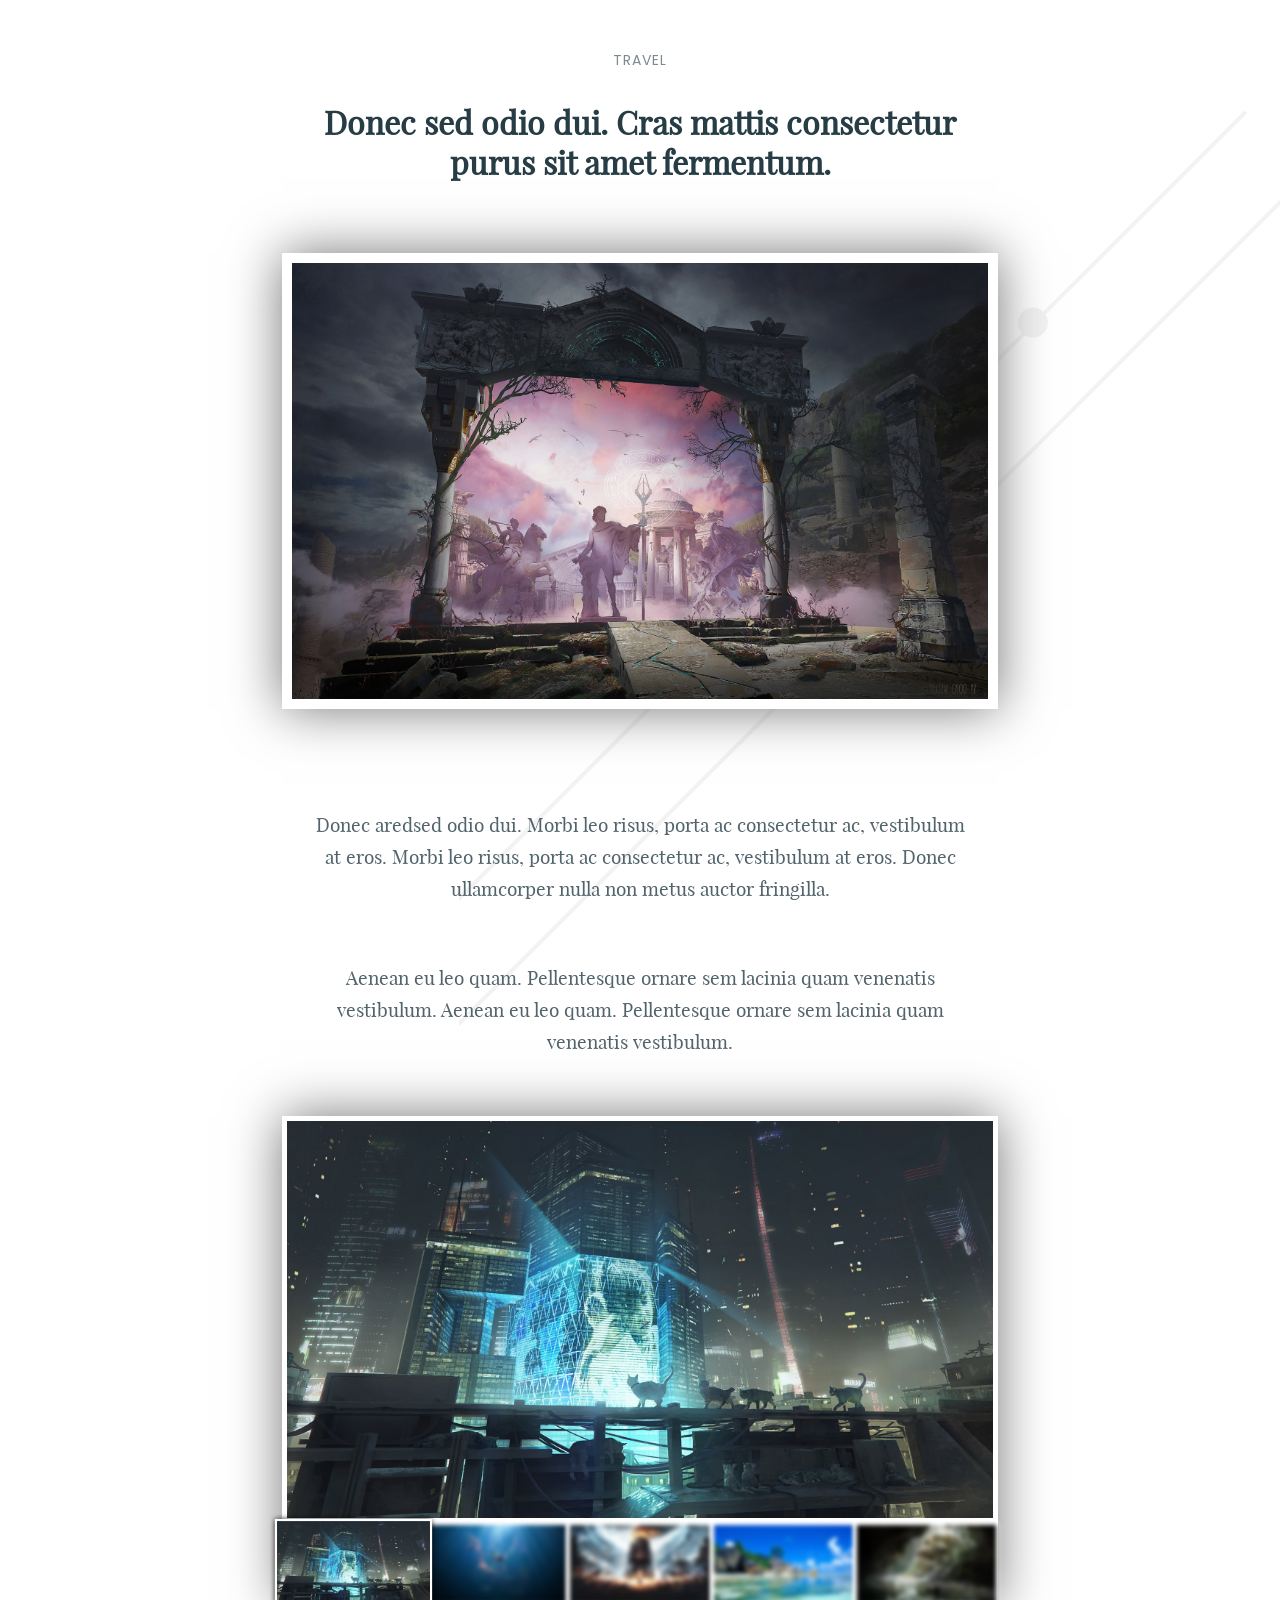
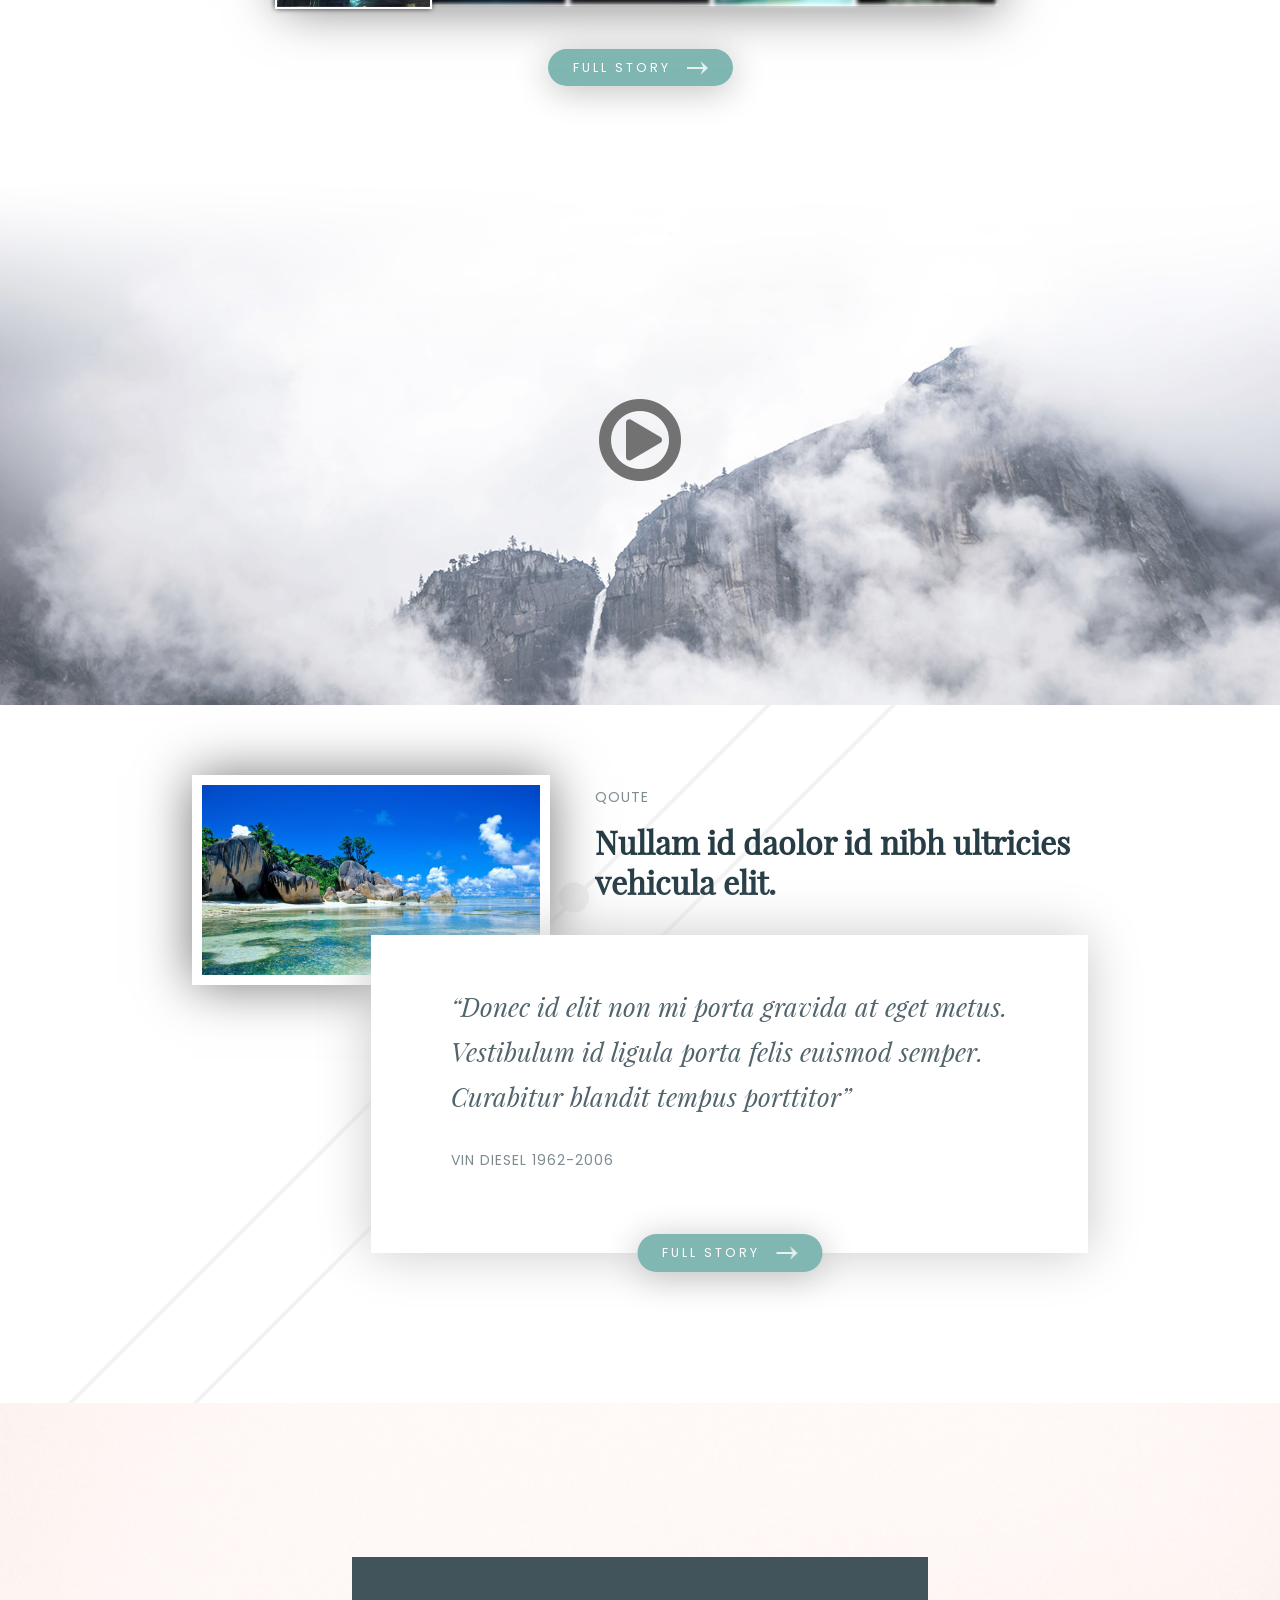
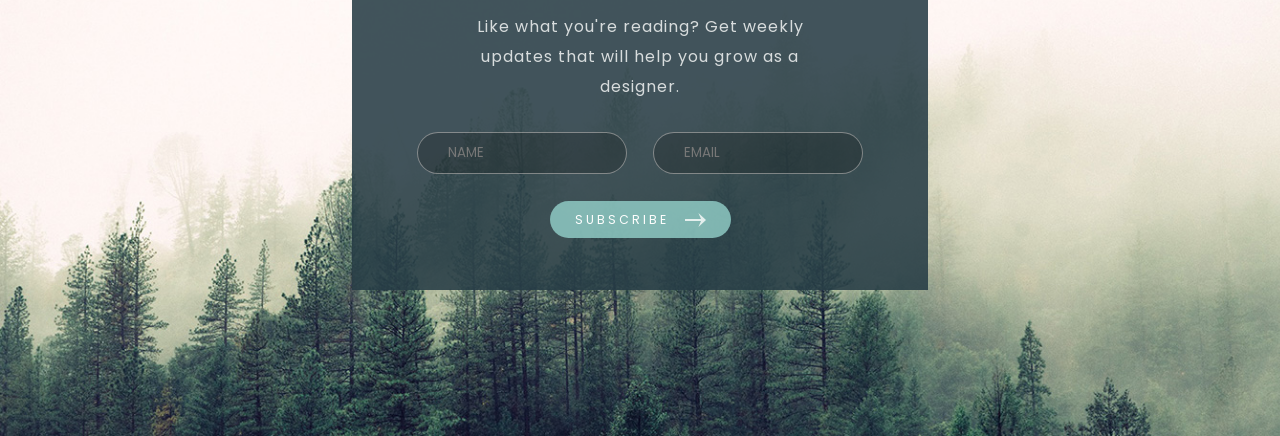
==== commit 83a978b2: "add video" ====
--- a/index.html
+++ b/index.html
@@ -77,7 +77,16 @@
         <a href="#" class="story_link">full story <img class="story_link_img" src="img/link_arrow.png" alt=""></i></a>
     </div>
 </main>
-
+<div id="video">
+    <img src="img/video_poster.jpg" alt="">
+    <div class="video_start">
+        <div class="video_start_icon">
+            <i class="fa fa-play-circle-o"></i>
+        </div>
+        <p>ENJOY</p>
+        <p>IT</p>
+    </div>
+</div>
 <section class="quote">
     <div class="quote_main">
         <div class="quote_header">
@@ -114,8 +123,62 @@
     <div class="circle" id="circle5"></div>
     <div class="circle" id="circle6"></div>
 </div>
+<div class="video_modal">
+    <div class="video_container">
+        <div class="hide_all"></div>
+        <div class="close_modal">
+            <span class="modal_x" id="modal_x1"></span>
+            <span class="modal_x" id="modal_x2"></span>
+        </div>
+        <video >
+            <source src="dimasta.MOV">
+        </video>
+        <div class="video_controls">
+            <div class="play-pause">
+                <div class="pp_block" id="pp_block1"><i class="fa fa-play"></i></div>
+                <div class="pp_block" id="pp_block2"><i class="fa fa-pause"></i></div>
+            </div>
+            <div class="time">
+                <div class="current_time"></div>
+                <div class="timelines">
+                    <div class="mouse_time"></div>
+                    <div class="top_timeline"></div>
+                    <div class="bottom_timeline"></div>
+                </div>
+                <div class="remaining_time"></div>
+            </div>
+            <div class="volume">
+                <div class="vol-btn"><i class="fa fa-volume-up" aria-hidden="true"></i></div>
+                <div class="vol_cont">
+                    <span class="vol"></span>
+                    <span class="vol"></span>
+                    <span class="vol"></span>
+                    <span class="vol"></span>
+                    <span class="vol"></span>
+                    <span class="vol"></span>
+                    <span class="vol"></span>
+                    <span class="vol"></span>
+                    <span class="vol"></span>
+                    <span class="vol"></span>
+                    <span class="vol"></span>
+                    <span class="vol"></span>
+                    <span class="vol"></span>
+                    <span class="vol"></span>
+                    <span class="vol"></span>
+                    <span class="vol"></span>
+                    <span class="vol"></span>
+                    <span class="vol"></span>
+                    <span class="vol"></span>
+                    <span class="vol"></span>
+                </div>
+            </div>
+            <div class="full_screen"><i class="fa fa-expand" aria-hidden="true"></i></div>
+        </div>
+    </div>
+</div>
 <script src="js/jquery-3.3.1.min.js"></script>
 <script src="js/my.js"></script>
 <script src="js/slider.js"></script>
+<script src="js/video.js"></script>
 </body>
 </html>
--- a/css/style.css
+++ b/css/style.css
@@ -290,8 +290,8 @@
     display: flex;
     overflow: hidden;
     -webkit-user-select: none;
-    transform: scaleY(0);
-    transition: 1s;
+    opacity: 0;
+    /*transition: 1s;*/
 }
 .container {
     width: 80%;
@@ -303,6 +303,7 @@
     display: flex;
     position: relative;
     left: 0;
+    transform: translateX(0);
     transition: 1s;
     list-style-type: none;
 }
@@ -597,6 +598,301 @@
     /*display: none;*/
     transition: .8s linear;
 }
+
+/* VIDEO ____________________ */
+
+#video {
+    position: relative;
+    -webkit-user-select: none;
+    opacity: 0;
+    font-family: serif;
+    font-style: italic;
+}
+#video img{
+    display: block;
+    width: 100%;
+}
+.video_start {
+    position: absolute;
+    width: 130px;
+    height: 180px;
+    left: 50%;
+    top: 50%;
+    transform: translate(-50%,-50%) scale(1);
+    overflow: hidden;
+    text-align: center;
+    cursor: pointer;
+    transition: .3s;
+}
+.video_start_icon {
+    font-size: 6em;
+    position: relative;
+    bottom: -35px;
+    color: #6e6e6e;
+}
+.video_start p {
+    position: relative;
+    top: 35px;
+    font-size: 1.7em;
+    opacity: 0;
+    background: rgba(0,0,0,.05);
+}
+.hide_all {
+    position: absolute;
+    z-index: 110;
+    background: #000;
+    left: 0;
+    top: 0;
+    right: 0;
+    bottom: 0;
+}
+.close_modal {
+    position: absolute;
+    height: 100px;
+    width: 100px;
+    background: #000;
+    opacity: .3;
+    top: 0;
+    right: 0;
+    cursor: pointer;
+    transition: .5s;
+    z-index: 20;
+}
+.close_modal:hover {
+    opacity: .6 !important;
+}
+.close_modal:hover #modal_x1{
+    transform: translate(-50%,-50%) rotate(225deg);
+}
+.close_modal:hover #modal_x2{
+    transform: translate(-50%,-50%) rotate(-225deg);
+}
+.modal_x {
+    display: block;
+    height: 20px;
+    width: 2px;
+    background: #fff;
+    position: absolute;
+    left: 50%;
+    top: 50%;
+    transform: translate(-50%,-50%);
+    transition: .2s;
+}
+#modal_x1 {
+    transform: translate(-50%,-50%) rotate(45deg);
+}
+#modal_x2 {
+    transform: translate(-50%,-50%) rotate(-45deg);
+}
+.video_modal {
+    opacity: 0;
+    background: rgba(0,0,0,0.85);
+    position: fixed;
+    bottom: 49.9%;
+    top: 49.9%;
+    left: 49.9%;
+    right: 49.9%;
+    display: flex;
+    align-items: center;
+    justify-content: center;
+    z-index: -100;
+    overflow: hidden;
+    font-family: "Times New Roman", Serif;
+}
+.video_container {
+    width: 80%;
+    height: 70%;
+    -webkit-user-select: none;
+    border-right: 1px solid rgba(0,0,0,.3);
+    border-left: 1px solid rgba(0,0,0,.3);
+    display: flex;
+    align-items: center;
+    justify-content: center;
+}
+
+video {
+    width: 100%;
+    max-height: 100%;
+}
+
+.video_controls {
+    position: absolute;
+    width: 80%;
+    background: linear-gradient(to bottom,rgba(255,255,255,.2) 0%, rgba(0,0,0,.4) 35%, rgba(0,0,0,.6), rgba(0,0,0,.7));
+    height: 50px;
+    left:50%;
+    border-radius: 30px ;
+    transform: translate(-50%,-50%);
+    bottom: 0;
+    display: flex;
+    align-items: center;
+    text-align: center;
+    color: #fff;
+    transition: .5s;
+    overflow: hidden;
+}
+.start_video {
+    position: absolute;
+    left: 50%;
+    top: 50%;
+    transform: translate(-50%,-50%);
+    height: 60px;
+    width: 60px;
+    display: flex;
+    align-items: center;
+    justify-content: center;
+    background: rgba(0,0,0,.5);
+}
+.play-pause {
+    width: 10%;
+    display: flex;
+    align-items: center;
+    justify-content: center;
+    font-size: 1.2em;
+    position: relative;
+    cursor: pointer;
+}
+.time {
+    width: 65%;
+    height: 25px;
+    font-size: .7em;
+    position: relative;
+}
+.volume {
+    width: 15%;
+    cursor: pointer;
+}
+.full_screen {
+    width: 10%;
+}
+.pp_block {
+    transition: .1s;
+}
+#pp_block1 {
+    transform: translateX(50%) scale(1);
+}
+#pp_block2 {
+    transform: translateX(-50%) scale(0);
+}
+.current_time, .remaining_time {
+    position: absolute;
+    top: -3px;
+}
+.remaining_time {
+    right: 0;
+}
+.mouse_time {
+    position: absolute;
+    height: 11px;
+    width: 40px;
+    background: linear-gradient(to bottom, rgba(255,255,255,.3), rgba(0,0,0,.5));
+    top: -100%;
+    font-size: .9em;
+    transform: translate(-50%,-100%);
+    opacity: 0;
+    /*transition: .3s;*/
+}
+.mouse_time:after {
+    content: "";
+    display: block;
+    position: absolute;
+    top: 100%;
+    border-left: 4px solid transparent;
+    border-top: 4px solid #000;
+    border-right: 4px solid transparent;
+    left: 50%;
+    transform: translateX(-50%);
+}
+.timelines {
+    border:1px solid transparent;
+    position: absolute;
+    bottom: 0;
+    width: 100%;
+    height: 4px;
+    background: rgba(255,255,255,0.2);
+    transition: .3s;
+    cursor: pointer;
+    border-radius: 3px;
+}
+.time:hover .mouse_time{
+    opacity: 1;
+    transform: translate(-50%,0);
+}
+.time:hover .timelines {
+    height: 15px;
+}
+.time:hover .top_timeline {
+    /*transform: translateY(-3px);*/
+    bottom: 7px;
+    height: 3px;
+}
+.time:hover .bottom_timeline {
+    bottom: 0px;
+    height: 3px;
+    background: #000;
+}
+.top_timeline {
+    position: absolute;
+    bottom: 0px;
+    background: #fff;
+    width: 0;
+    height: 2px;
+    z-index: 10;
+    transition: .25s linear;
+}
+.bottom_timeline {
+    position: absolute;
+    bottom: 0px;
+    /*transform: translateY(3px);*/
+    background: #000;
+    /*border:1px solid white;*/
+    height: 2px;
+    width: 100%;
+    transition: .25s linear;
+    z-index: 9;
+    right: 0;
+}
+.volume {
+    display: flex;
+    align-items: center;
+}
+.vol-btn {
+    width: 35%;
+    display: flex;
+    justify-content: flex-start;
+    align-items: center;
+    height: 100%;
+    padding-left: 12.5%;
+    height: 50px;
+}
+.vol_cont {
+    display: flex;
+    justify-content: center;
+    align-items: center;
+    width: 65%;
+}
+.vol {
+    display: block;
+    width: 5%;
+    height: 5px;
+    background: #fff;
+    transition: .2s;
+    cursor: pointer;
+}
+
+.vol:hover {
+    height: 25px !important;
+}
+@media (max-width: 720px) {
+
+}
+
+
+
+
+
+
+
 .circle {
     position: absolute;
     left: 50%;
@@ -610,9 +906,6 @@
     border-width: 6px;
     animation: c1 4s linear infinite;
 }
-/*.animation {*/
-    /*animation: c1 4s linear infinite;*/
-/*}*/
 #circle1 {
     width: 110px;
     height: 110px;
@@ -755,6 +1048,26 @@
     .quote_content {
         top: -45px;
     }
+    .video_modal {
+        font-size: .9em;
+    }
+    .time {
+        width: 55%;
+    }
+    .volume {
+        width: 25%;
+    }
+    .video_controls {
+        width: 90%;
+        border-radius: 20px;
+    }
+    .close_modal {
+        width: 70px;
+        height: 70px;
+    }
+    .video_start_icon {
+        font-size: 5em;
+    }
 }
 
 @media (max-width: 650px) {
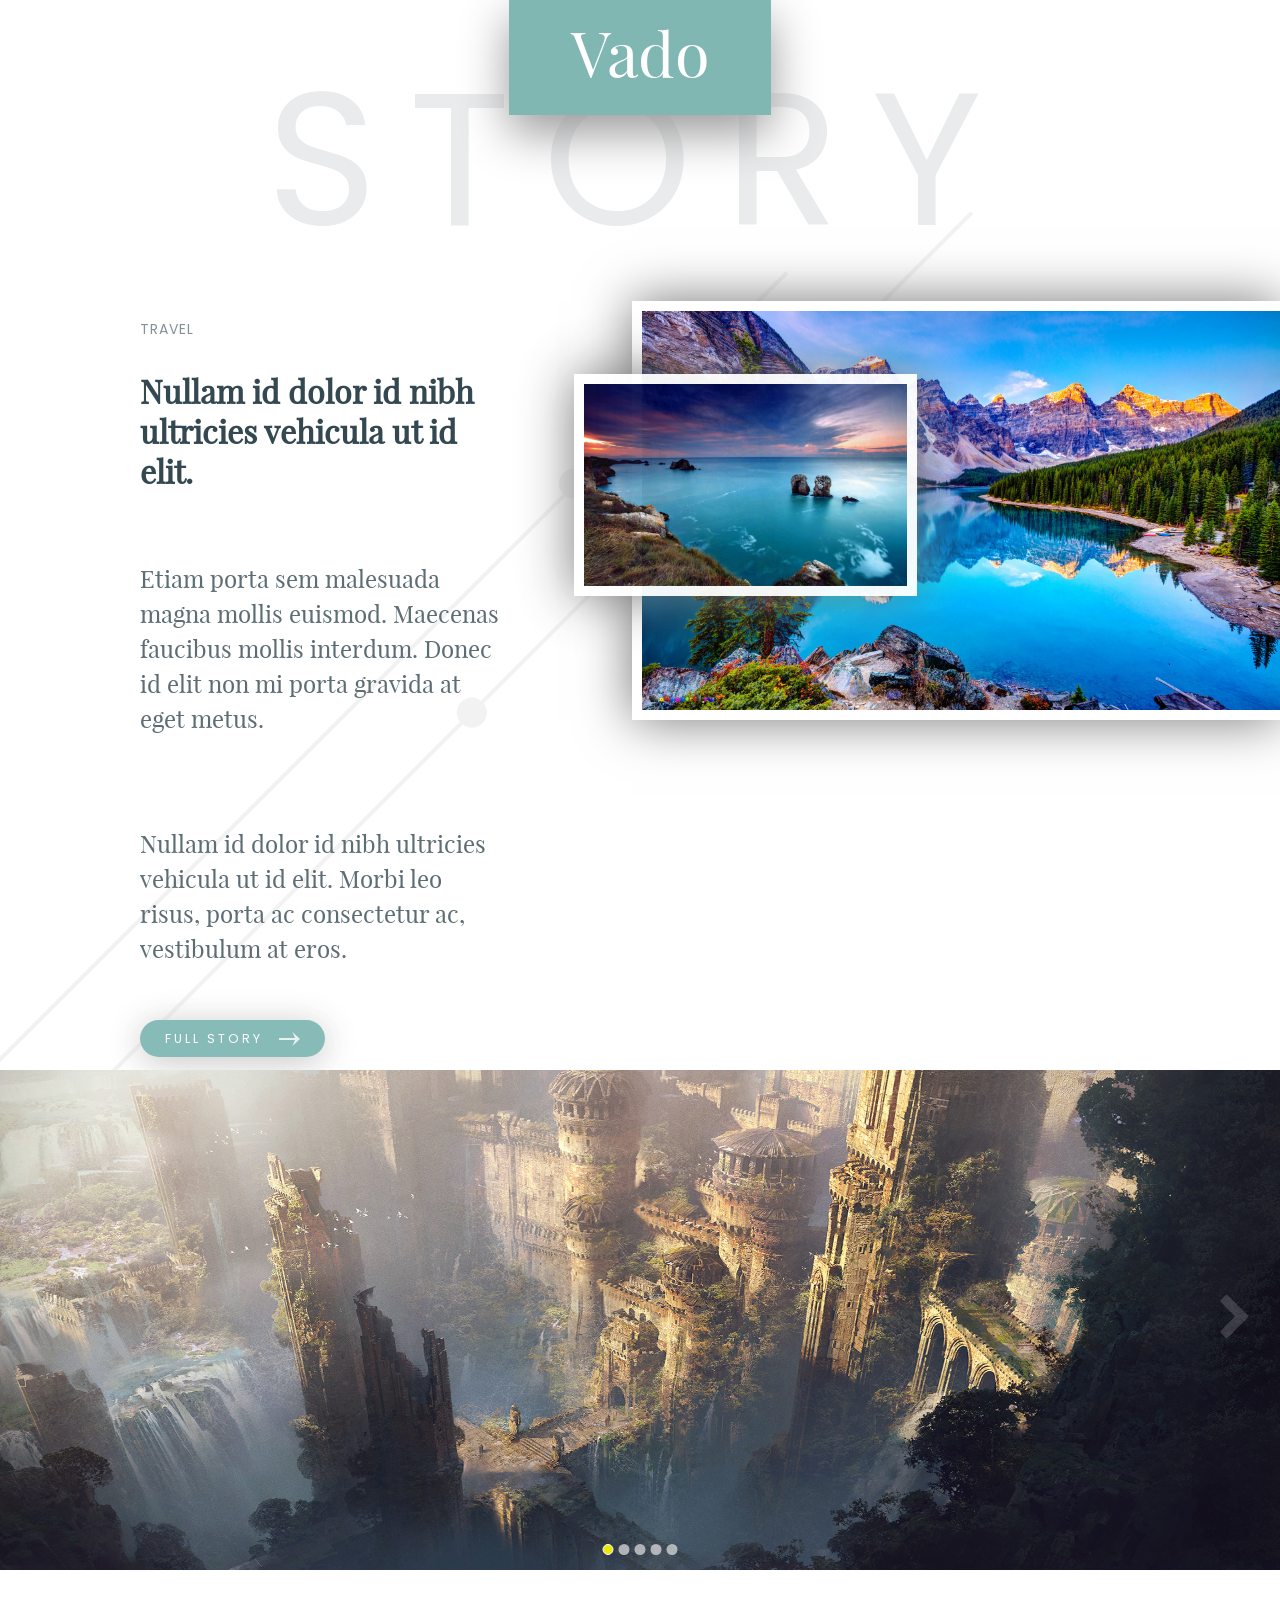
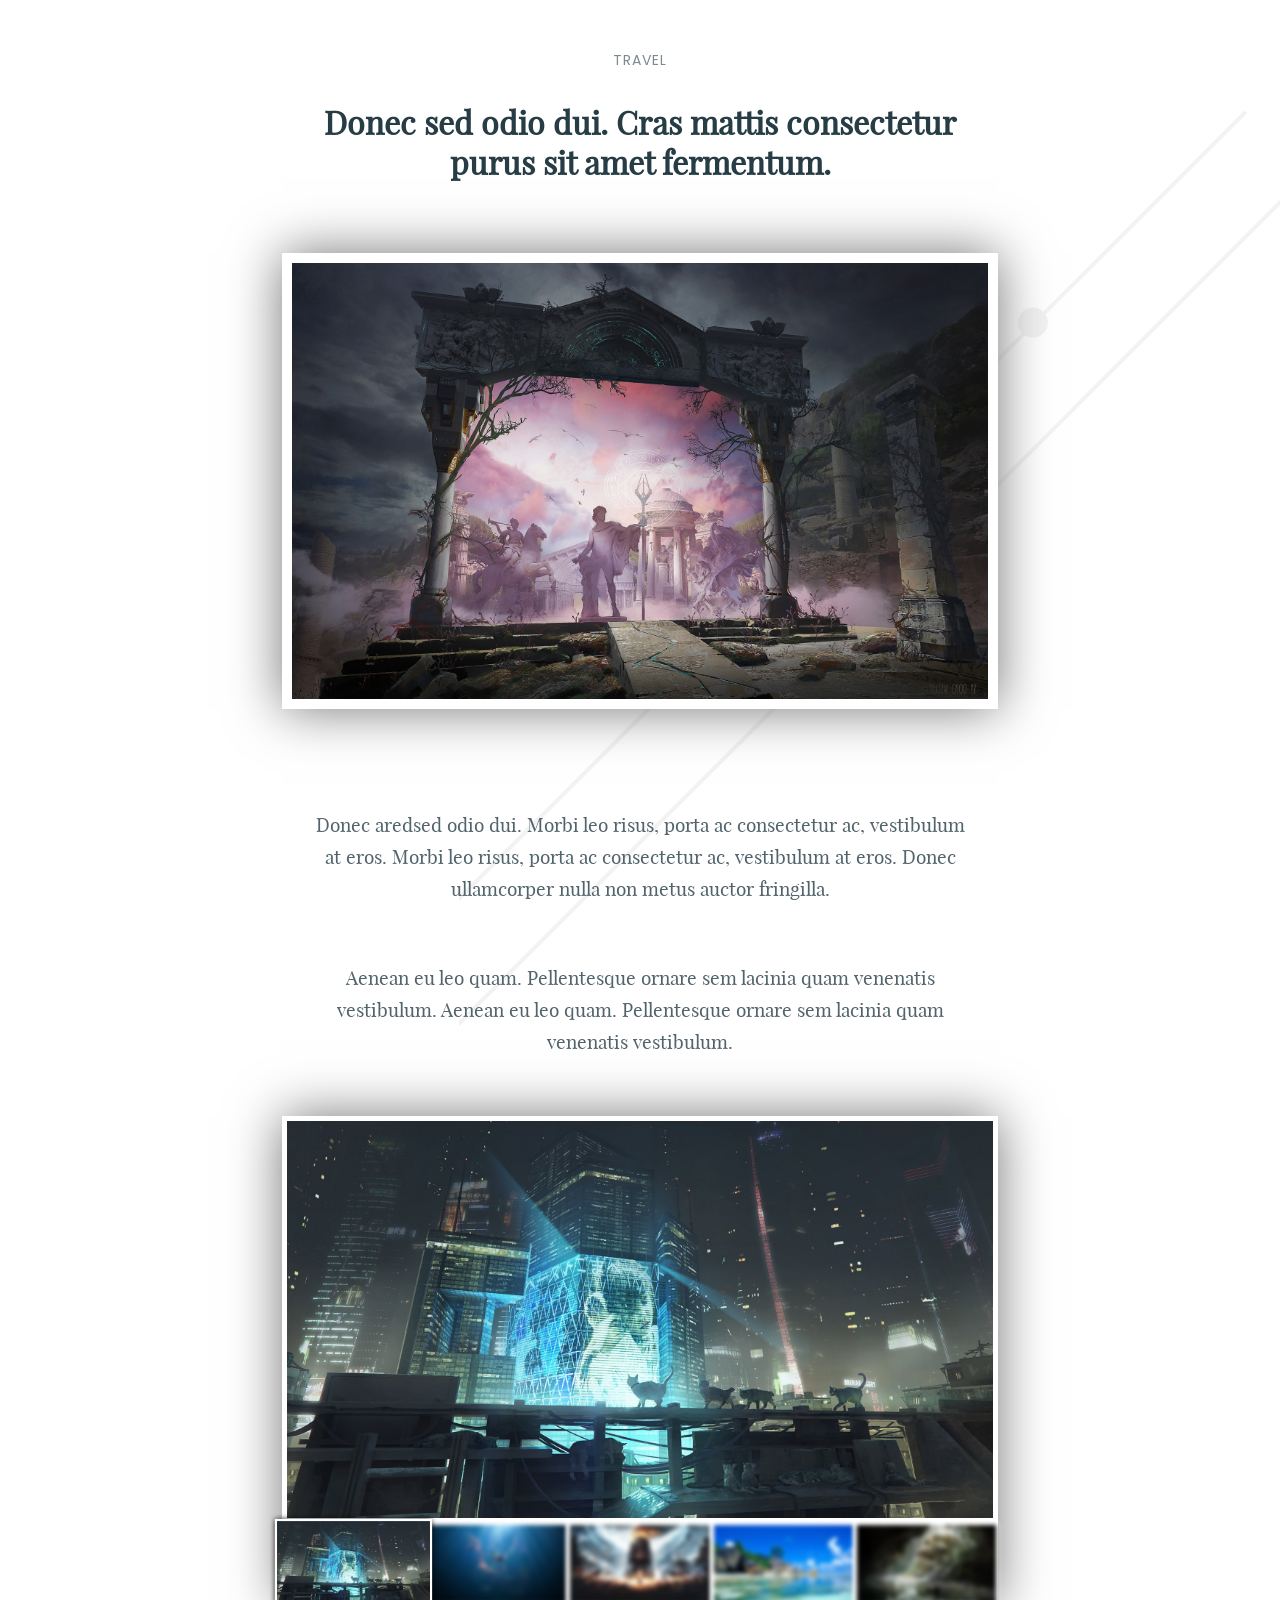
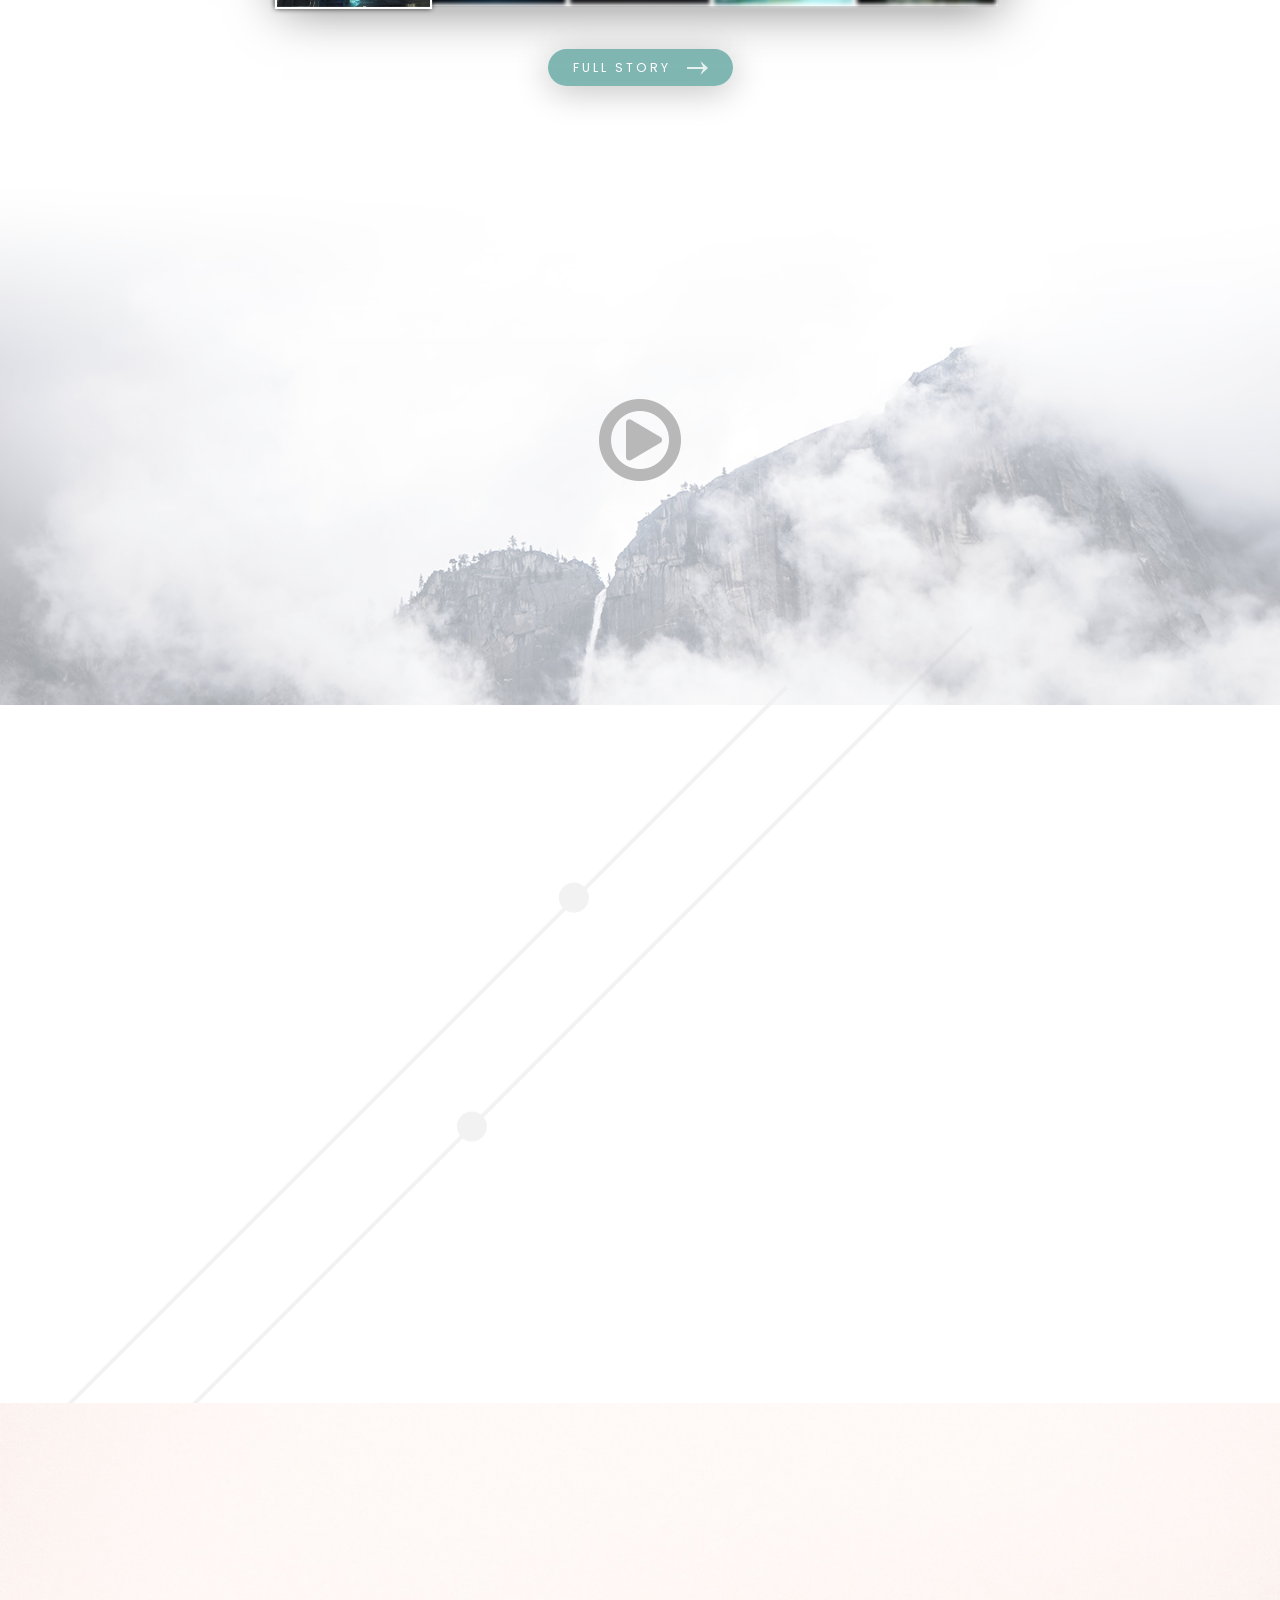
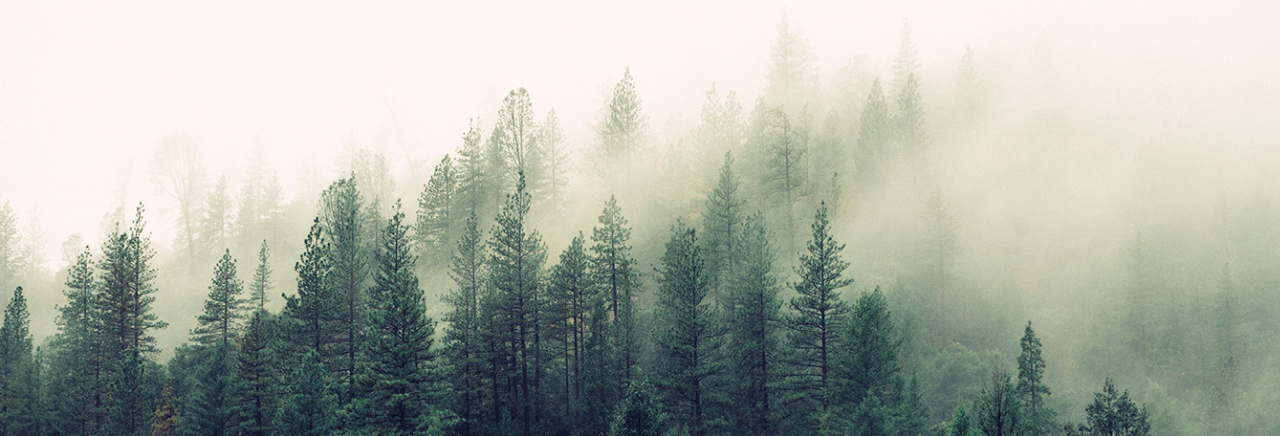
==== commit 7b8b0956: "fix onload window" ====
--- a/index.html
+++ b/index.html
@@ -14,12 +14,7 @@
 </head>
 <body>
 <header>
-    <div class="night_mode_block">
-        <p>Night Mode : OFF </p>
-        <div class="night_mode">
-            <div class="night_mode_toggle"></div>
-        </div>
-    </div>
+
     <div class="nav_menu"></div>
     <div class="logo">
         <p>Vado</p>
@@ -116,12 +111,14 @@
     </div>
 </footer>
 <div class="onload_window">
-    <div class="circle" id="circle1"></div>
-    <div class="circle" id="circle2"></div>
-    <div class="circle" id="circle3"></div>
-    <div class="circle" id="circle4"></div>
-    <div class="circle" id="circle5"></div>
-    <div class="circle" id="circle6"></div>
+    <div class="circles">
+        <div class="circle" id="circle1"></div>
+        <div class="circle" id="circle2"></div>
+        <div class="circle" id="circle3"></div>
+        <div class="circle" id="circle4"></div>
+        <div class="circle" id="circle5"></div>
+        <div class="circle" id="circle6"></div>
+    </div>
 </div>
 <div class="video_modal">
     <div class="video_container">
--- a/css/style.css
+++ b/css/style.css
@@ -9,20 +9,12 @@
     color: #273d46;
     overflow: hidden;
 }
-.night {
-    color: #5eaffd;
-    background: #3f3f3f;
-}
 h2 {
     margin-bottom: 4.375rem;
     font-size: 2em;
 }
 p {
     color: #52646b;
-}
-.night p {
-    color: #dcf9ff;
-    text-shadow: 0 0 1px black;
 }
 a.story_link {
     font-size: .775em;
@@ -37,17 +29,10 @@
     box-shadow: 0 5px 35px #c1c1c1;
     transition: .5s;
 }
-.night a.story_link {
-    background: #445295;
-    box-shadow: 0 5px 35px #344f9e;
-}
 a.story_link:hover {
     box-shadow: 0 5px 35px 6px #c1c1c1;
     padding: 10px 15px 10px 25px;
 }
-.night a.story_link:hover {
-    box-shadow: 0 5px 35px 5px #344f9e;
-}
 a.story_link:hover .story_link_img {
     margin: 0 0 -3px 20px;
 }
@@ -66,40 +51,6 @@
     align-items: center;
     margin-bottom: -90px;
     -webkit-user-select: none;
-}
-.night_mode_block {
-    position: absolute;
-    right: 8%;
-    top: 12%;
-    display: flex;
-    opacity: 0;
-    align-items: center;
-}
-.night_mode_block p {
-    margin-right: 10px;
-    font-family: 'Poppins', sans-serif;
-    line-height: 20px;
-}
-.night_mode {
-    position: relative;
-    width: 50px;
-    height: 20px;
-    border: 2px solid #b09b9b;
-    cursor: pointer;
-    box-shadow: 0 0 5px #e9ebec;
-    border-radius: 9px;
-    background: rgba(0,0,0,.15);
-    z-index: 30;
-}
-.night_mode_toggle {
-    position: absolute;
-    width: 18px;
-    height: 100%;
-    background: #65dd68;
-    border-radius: 8px;
-    left: 0px;
-    border: 2px solid #78796d;
-    transition: .3s;
 }
 .active {
     left: 29px;
@@ -123,16 +74,9 @@
     position: relative;
     top: -150px;
 }
-.night .logo {
-    background: #2b4677;
-    box-shadow: 0 0 50px #135eac;
-}
 .logo p {
     margin-top: -5px;
     color: #fff;
-}
-.night .logo p {
-    color: #c1c0c0;
 }
 .story {
     font-family: 'Poppins', sans-serif;
@@ -150,9 +94,7 @@
     position: relative;
     bottom: -150px;
 }
-.night .story {
-    color: #3e5b68;
-}
+
 /*TRAVEL*/
 /*_____________________________*/
 .travel {
@@ -160,9 +102,7 @@
     background: url("../img/day_bg.png") no-repeat;
     overflow: hidden;
 }
-.night .travel {
-    background: url("../img/night_bg.png") no-repeat;
-}
+
 .main_first_story {
     display: flex;
     padding: 90px 0 40px 10.96%;
@@ -188,9 +128,6 @@
     letter-spacing: 1px;
     color: #7d8b90;
 }
-.night .travel_caption {
-    color: #a0eaff;
-}
 .paragraph1 {
     margin-bottom: 3.75em;
 }
@@ -206,13 +143,6 @@
     border:10px solid #fff;
     box-shadow: 0 0 50px #757575;
     overflow: hidden;
-}
-.story_img:hover{
-    /*transform: scale(1.05) rotate(4deg);*/
-}
-.night .story_img {
-    border:10px solid #6c91b4;
-    box-shadow: 0 0 50px #135eac;
 }
 .story_img img {
     display: block;
@@ -244,10 +174,6 @@
     margin-bottom: 100px;
     text-align: center;
 }
-
-.night .main_second_story {
-    background: url("../img/night_bg.png") no-repeat;
-}
 .main_second_story_header {
     text-align: center;
 }
@@ -291,7 +217,6 @@
     overflow: hidden;
     -webkit-user-select: none;
     opacity: 0;
-    /*transition: 1s;*/
 }
 .container {
     width: 80%;
@@ -359,23 +284,6 @@
 .dot:not(:first-child) {
     margin-left: 5px;
 }
-
-@media (max-width: 750px) {
-    .next, .prev {
-        font-size: .8em;
-    }
-    .dot {
-        height: 9.6px;
-        width: 9.6px;
-    }
-}
-@media (max-width: 550px) {
-    .next, .prev {
-        font-size: .6em;
-        width: 10%;
-    }
-}
-
      /* GALLERY */
 
 .gallery_block {
@@ -386,9 +294,6 @@
     position: relative;
     transition: 1s;
     transform: scale(0);
-}
-.night .gallery_block {
-    box-shadow: 0 0 50px #135eac;
 }
 .gallery_block img {
     display: block;
@@ -401,9 +306,6 @@
     overflow: hidden;
     /*background: #000;*/
 }
-.night .gallery_head_img {
-    border:5px solid #6c91b4;
-}
 .gallery_head_img img {
     transition: .3s;
 }
@@ -433,9 +335,6 @@
     position: relative;
     cursor: pointer;
 }
-.night .gallery_item {
-    border:2px solid #6c91b4;
-}
 .gallery_item:hover {
     transform: scale(1.2);
     filter:none;
@@ -451,9 +350,6 @@
     background: url("../img/day_bg.png") no-repeat;
     overflow: hidden;
 }
-.night .quote {
-    background: url("../img/night_bg.png") no-repeat;
-}
 .quote_main {
     width: 70%;
     margin: 9.375em auto 0;
@@ -500,17 +396,10 @@
     opacity: 0;
     right: -700px;
 }
-.night .quote_content {
-    background: #3f3f3f;
-    box-shadow: 0 0 50px #135eac;
-}
 .qoute_content .travel_caption {
     color: #52646b;
     margin-bottom: 0px;
     margin-left: 10px;
-}
-.night .qoute_content .travel_caption {
-    color: #a0eaff;
 }
 .qoute_content .quote_date {
     color: #9c9d9d;
@@ -537,10 +426,6 @@
 }
 footer {
     background: url("../img/footer_bg.jpg") no-repeat;
-    background-size: cover;
-}
-.night footer {
-    background: url("../img/footer_night_bg.jpg") no-repeat;
     background-size: cover;
 }
 .subscribe_block {
@@ -596,7 +481,7 @@
     background: rgb(119, 184, 255);
     z-index: 100;
     /*display: none;*/
-    transition: .8s linear;
+    /*transition: .8s linear;*/
 }
 
 /* VIDEO ____________________ */
@@ -1023,9 +908,6 @@
     .story_img {
         border: 5px solid #fff;
     }
-    .night .story_img {
-        border: 5px solid #6c91b4;
-    }
     .main_second_story {
         margin-top: 2em;
     }
@@ -1043,6 +925,13 @@
     .main_second_story .story_img {
         margin-bottom: 3em;
     }
+    .next, .prev {
+        font-size: .8em;
+    }
+    .dot {
+        height: 9.6px;
+        width: 9.6px;
+    }
 }
 @media (max-width: 720px) {
     .quote_content {
@@ -1100,12 +989,6 @@
 }
 
 @media (max-width: 600px) {
-    .night_mode {
-        height: 10px;
-    }
-    .night_mode_block {
-        right: 3%;
-    }
     .quote_content {
         width: 90%;
     }
@@ -1118,9 +1001,6 @@
     }
     .form_text_inputs input {
         padding: 5px 20px;
-    }
-    .night_mode_block p {
-        font-size: .8em;
     }
     .logo {
         padding: 10px 15px;
@@ -1135,6 +1015,10 @@
     .quote_main {
         width: 90%;
     }
+    .next, .prev {
+        font-size: .6em;
+        width: 10%;
+    }
 }
 @media (max-width: 500px) {
     .story1_left {
@@ -1181,9 +1065,6 @@
 }
 
 @media (max-width: 400px) {
-    .night_mode_block p {
-        margin-right: 4px;
-    }
     .story1_left h2 {
         margin-bottom: 3.5em;
         text-align: right;
@@ -1198,9 +1079,6 @@
     .paragraph3, .paragraph4 {
         line-height: 1.5rem;
     }
-    .night_mode_block p {
-        font-size: .6em;
-    }
     .story1_left {
         width: 57%;
     }
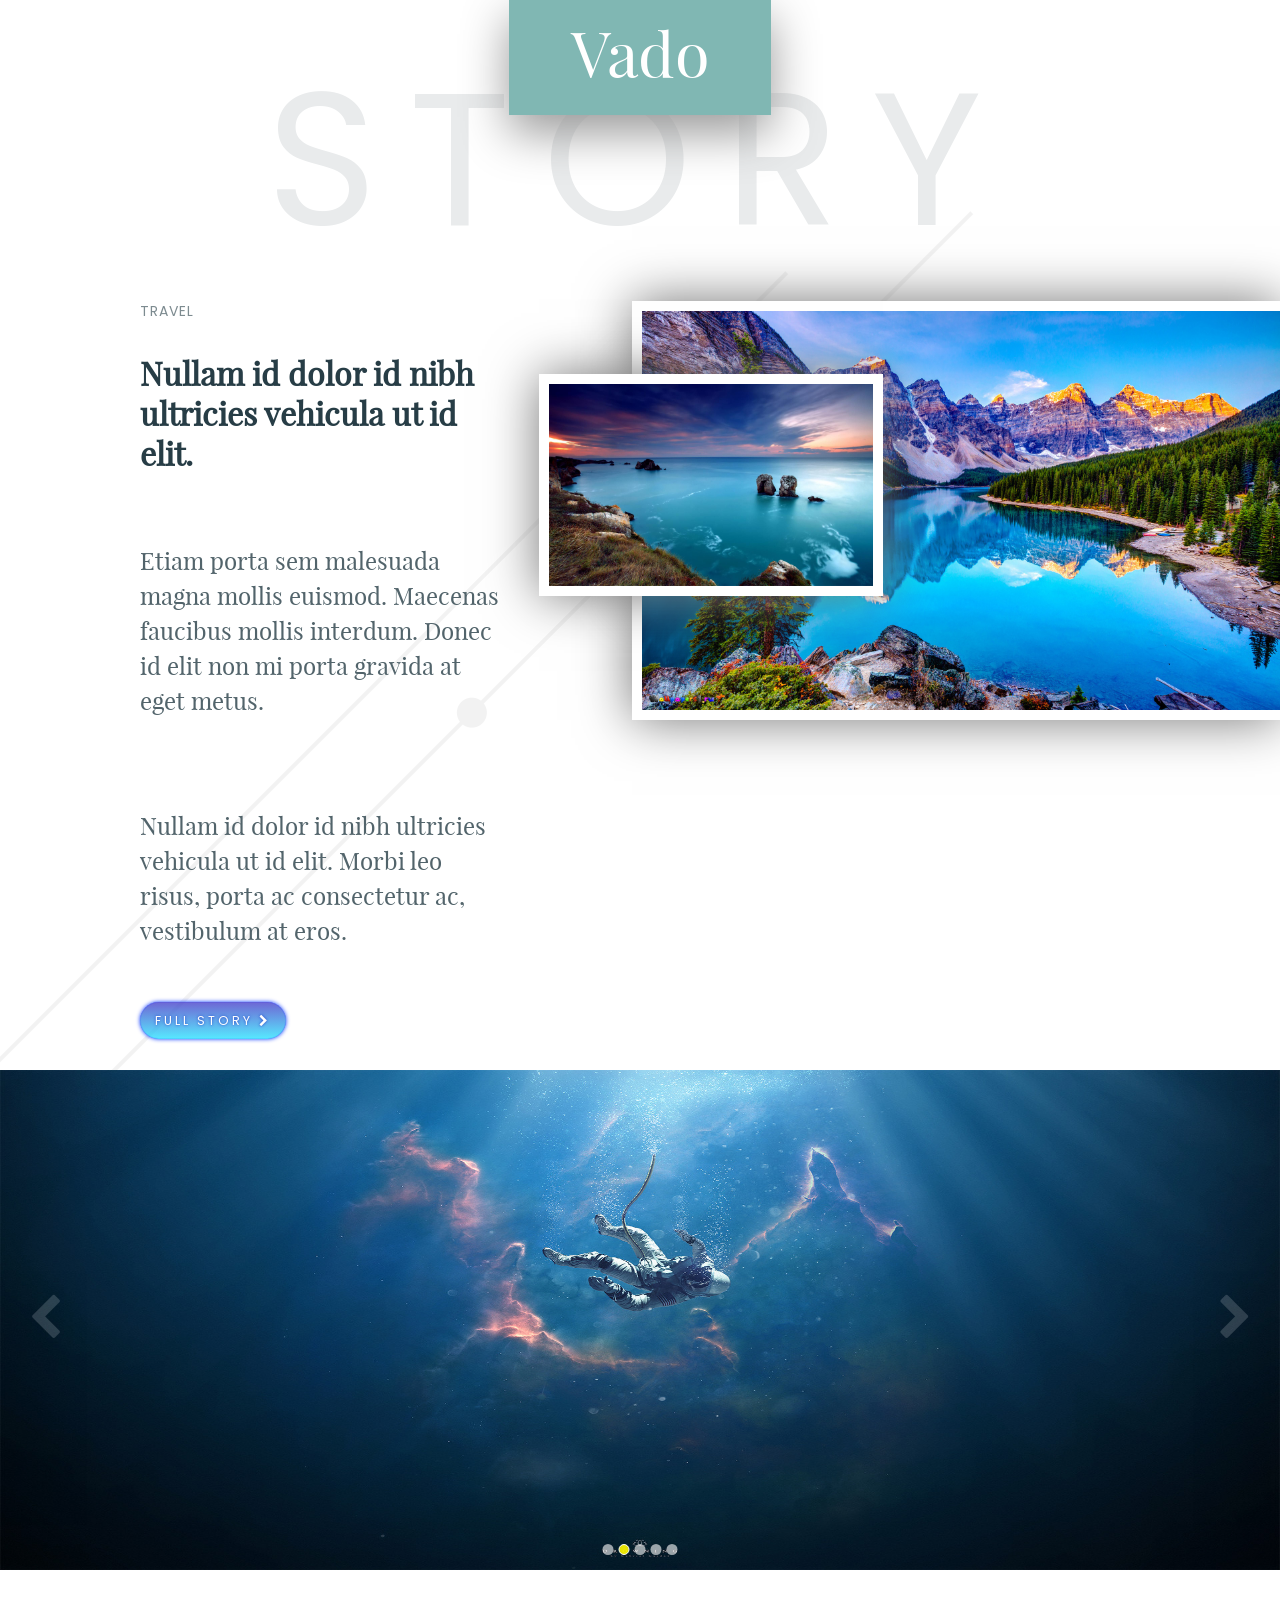
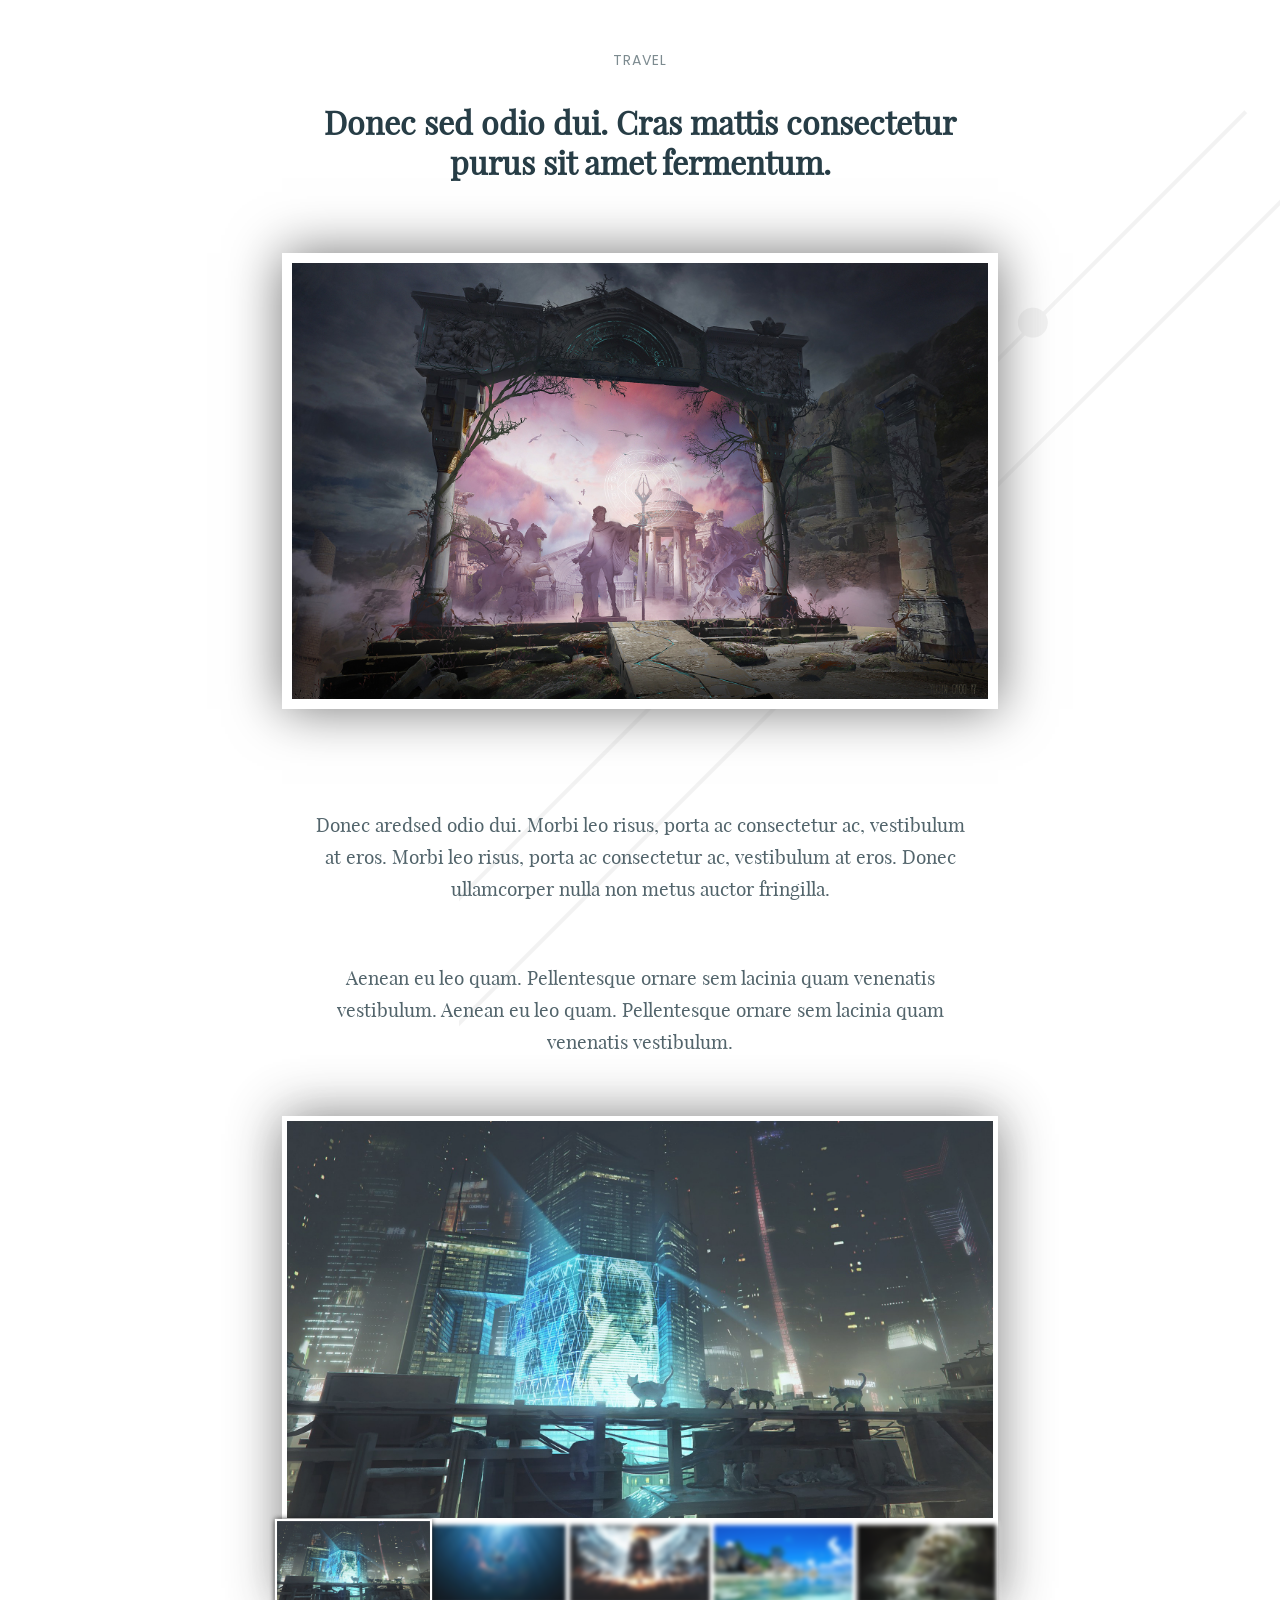
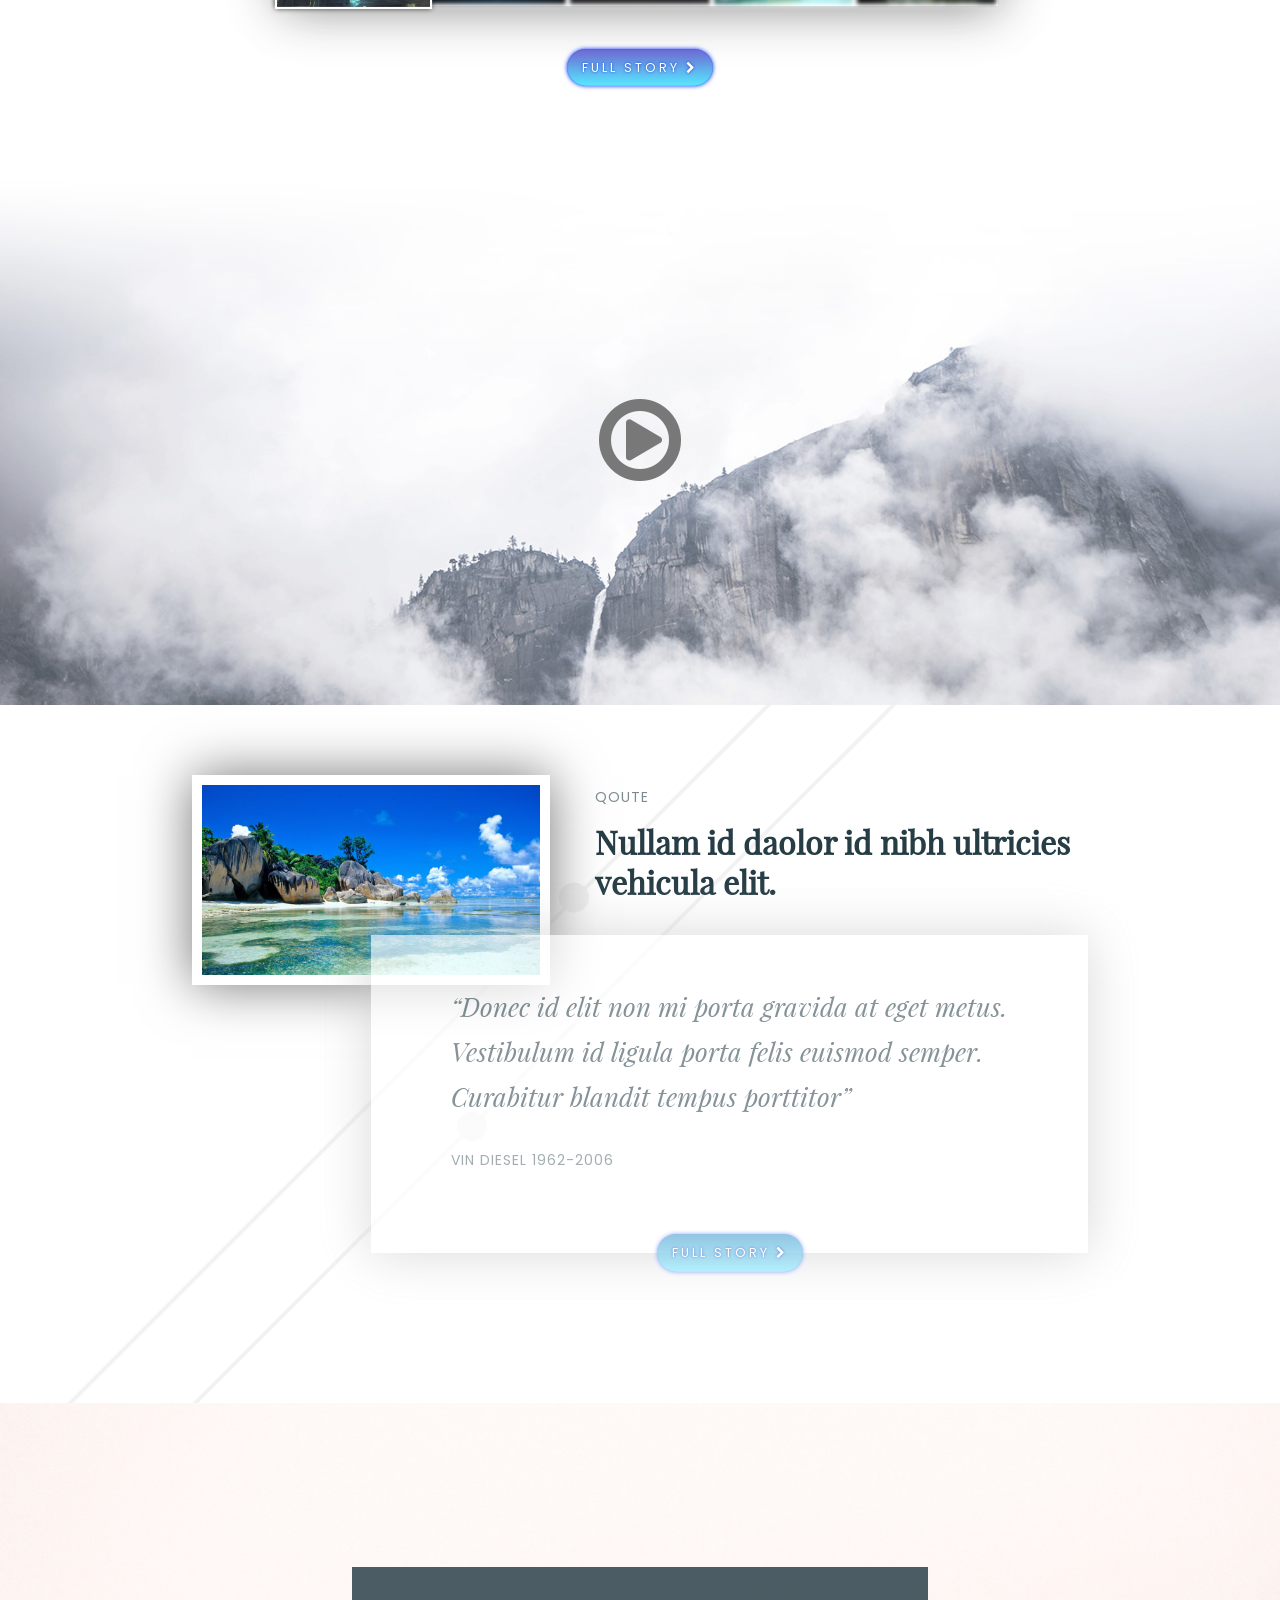
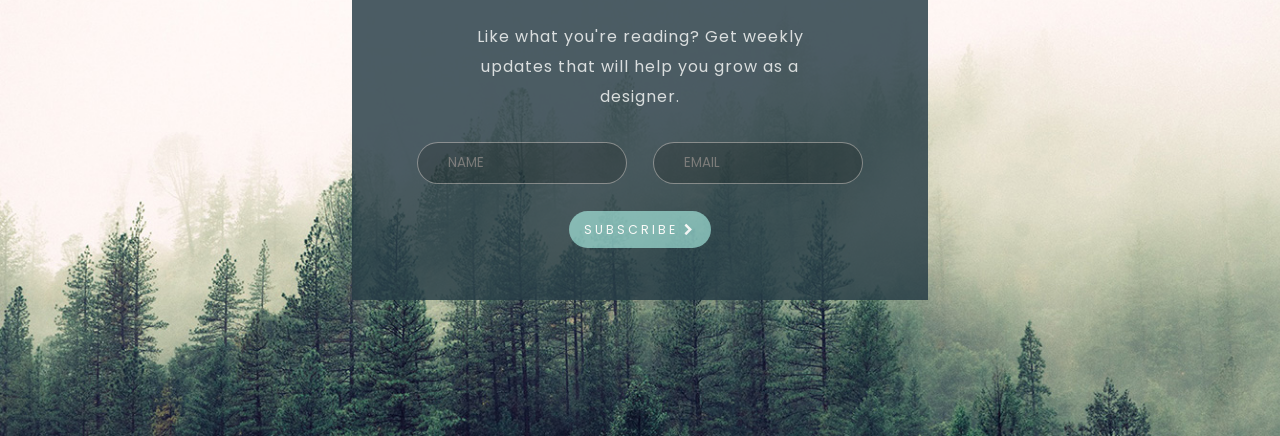
==== commit b40dd947: "links edit" ====
--- a/index.html
+++ b/index.html
@@ -10,7 +10,7 @@
     <link rel="stylesheet" href="css/fonts.css">
     <link rel="stylesheet" href="css/font-awesome.min.css">
     <link href="https://fonts.googleapis.com/css?family=Poppins:500" rel="stylesheet">
-    <link rel="icon" href="img/icon.png">
+    <!--<link rel="icon" href="img/icon.png">-->
 </head>
 <body>
 <header>
@@ -28,7 +28,7 @@
             <h2>Nullam id dolor id nibh ultricies vehicula ut id elit. </h2>
             <p class="paragraph1">Etiam porta sem malesuada magna mollis euismod. Maecenas faucibus mollis interdum. Donec id elit non mi porta gravida at eget metus.</p>
             <p class="paragraph2">Nullam id dolor id nibh ultricies vehicula ut id elit. Morbi leo risus, porta ac consectetur ac, vestibulum at eros.</p>
-            <a href="#" class="story_link">full story <img class="story_link_img" src="img/link_arrow.png" alt=""></i></a>
+            <a href="#" class="story_link">full story <i class="fa fa-chevron-right"></i></a>
         </div>
         <div class="story1_images">
             <div class="story_img" id="story_img1"><img src="img/test1.jpg" alt=""></div>
@@ -69,7 +69,7 @@
                 <div class="gallery_item"><img src="img/test14.jpg" alt=""></div>
             </div>
         </div>
-        <a href="#" class="story_link">full story <img class="story_link_img" src="img/link_arrow.png" alt=""></i></a>
+        <a href="#" class="story_link">full story <i class="fa fa-chevron-right"></i></a>
     </div>
 </main>
 <div id="video">
@@ -94,7 +94,7 @@
         <div class="quote_content">
             <p class="quote_text">“Donec id elit non mi porta gravida at eget metus. Vestibulum id ligula porta felis euismod semper. Curabitur blandit tempus porttitor”</p>
             <span class="travel_caption">vin diesel <span class="quote_date">1962-2006</span></span>
-            <a href="#" class="story_link">full story <img class="story_link_img" src="img/link_arrow.png" alt=""></i></a>
+            <a href="#" class="story_link">full story <i class="fa fa-chevron-right"></i></a>
         </div>
     </div>
 </section>
@@ -106,7 +106,7 @@
                 <input type="name" placeholder="NAME">
                 <input type="email" placeholder="EMAIL">
             </div>
-            <a href="#" class="story_link">subscribe <img class="story_link_img" src="img/link_arrow.png" alt=""></i></a>
+            <a href="#" class="story_link">subscribe <i class="fa fa-chevron-right"></i></a>
         </form>
     </div>
 </footer>
--- a/css/style.css
+++ b/css/style.css
@@ -21,25 +21,24 @@
     color: #fff;
     text-transform: uppercase;
     text-decoration: none;
-    padding: 10px 15px 10px 25px;
+    padding: 10px 15px;
     border-radius: 20px;
-    background: #80b7b3;
+    background: linear-gradient(to bottom, rgba(74, 64, 202, 0.8), rgba(44, 228, 255, 0.8));
     font-family: 'Poppins', sans-serif;
     letter-spacing: 3px;
-    box-shadow: 0 5px 35px #c1c1c1;
-    transition: .5s;
+    box-shadow: 0 0 1px #0020ff inset, 0 0 4px #0032ff;
+    transition: .2s;
+    text-shadow: 0 0 3px #1f3dc8;
 }
 a.story_link:hover {
-    box-shadow: 0 5px 35px 6px #c1c1c1;
-    padding: 10px 15px 10px 25px;
-}
-a.story_link:hover .story_link_img {
-    margin: 0 0 -3px 20px;
-}
-.story_link_img {
-    margin: 0 10px -3px;
+    box-shadow: 0 0 3px #0020ff inset, 0 0 2px #0032ff;
+}
+
+.story_link i {
     transition: .3s;
-}
+    /*font-size: 1.5em;*/
+}
+
 /*HEADER*/
 /*__________________________________*/
 
@@ -192,9 +191,7 @@
     padding: 0 2rem;
     line-height: 2rem;
 }
-.mail_second_story_text .story_link {
-
-}
+
 .paragraph3, .paragraph4 {
     text-align: center;
     margin-bottom: 3em;
@@ -292,8 +289,7 @@
     box-shadow: 0 0 50px #757575;
     -webkit-user-select: none;
     position: relative;
-    transition: 1s;
-    transform: scale(0);
+    opacity: 0;
 }
 .gallery_block img {
     display: block;
@@ -392,9 +388,7 @@
     top: -50px;
     background: #ffffff;
     box-shadow: 0 0 50px #c9c9c9;
-    position: relative;
-    opacity: 0;
-    right: -700px;
+    opacity: 0;
 }
 .qoute_content .travel_caption {
     color: #52646b;
@@ -406,7 +400,6 @@
 }
 .quote_text {
     font-size: 1.625em;
-    /*color: #273d46;*/
     margin-bottom: 30px;
     line-height: 45px;
     font-family: "PlayfairDisplayItalic";
@@ -417,9 +410,9 @@
     transform: translate(-50%, 50%);
     bottom: 0;
     top: auto !important;
-}
-
-
+    background: linear-gradient(to bottom, rgba(62, 153, 202, 0.8), rgba(127, 230, 255, 0.8));
+    box-shadow: 0 0 1px #6686ff inset, 0 0 4px #6686ff;
+}
 footer {
     padding: 150px 0;
     overflow: hidden;
@@ -443,6 +436,8 @@
 }
 .subscribe_block .story_link {
     box-shadow: none;
+    background: #80b7b3;
+    text-shadow: none;
 }
 .subscribe_block .story_link:hover {
     box-shadow: 0 0 15px black;
@@ -547,10 +542,10 @@
     opacity: .6 !important;
 }
 .close_modal:hover #modal_x1{
-    transform: translate(-50%,-50%) rotate(225deg);
+    transform: translate(-50%,-50%) rotate(90deg);
 }
 .close_modal:hover #modal_x2{
-    transform: translate(-50%,-50%) rotate(-225deg);
+    transform: translate(-50%,-50%) rotate(-90deg);
 }
 .modal_x {
     display: block;
@@ -861,6 +856,13 @@
         padding: 2.125em 3em;
         font-size: .9em;
     }
+    .story_img {
+        border: 5px solid #fff;
+    }
+    .subscribe_block {
+        width: 65%;
+        padding: 1.5em 2em;
+    }
 }
 @media (max-width: 870px) {
     .story1_left {
@@ -887,10 +889,6 @@
     }
     .quote_content {
         top: -30px;
-    }
-    .subscribe_block {
-        width: 65%;
-        padding: 1.5em 2em;
     }
 }
 
@@ -905,9 +903,6 @@
     .story1_images {
         width: 60%;
     }
-    .story_img {
-        border: 5px solid #fff;
-    }
     .main_second_story {
         margin-top: 2em;
     }
@@ -995,9 +990,11 @@
     .subscribe_header {
         padding: 0;
         font-size: .9em;
+        margin-bottom: 15px;
     }
     .subscribe_block {
-        padding: 1em;
+        padding: 2em 1em;
+        line-height: 1rem;
     }
     .form_text_inputs input {
         padding: 5px 20px;
@@ -1045,13 +1042,6 @@
     .quote {
         background-position: left;
     }
-    .subscribe_block {
-        line-height: 1rem;
-        padding: 1em 1em 2em;
-    }
-    .subscribe_header {
-        margin-bottom: 15px;
-    }
     .form_text_inputs {
         margin-bottom: 20px;
     }
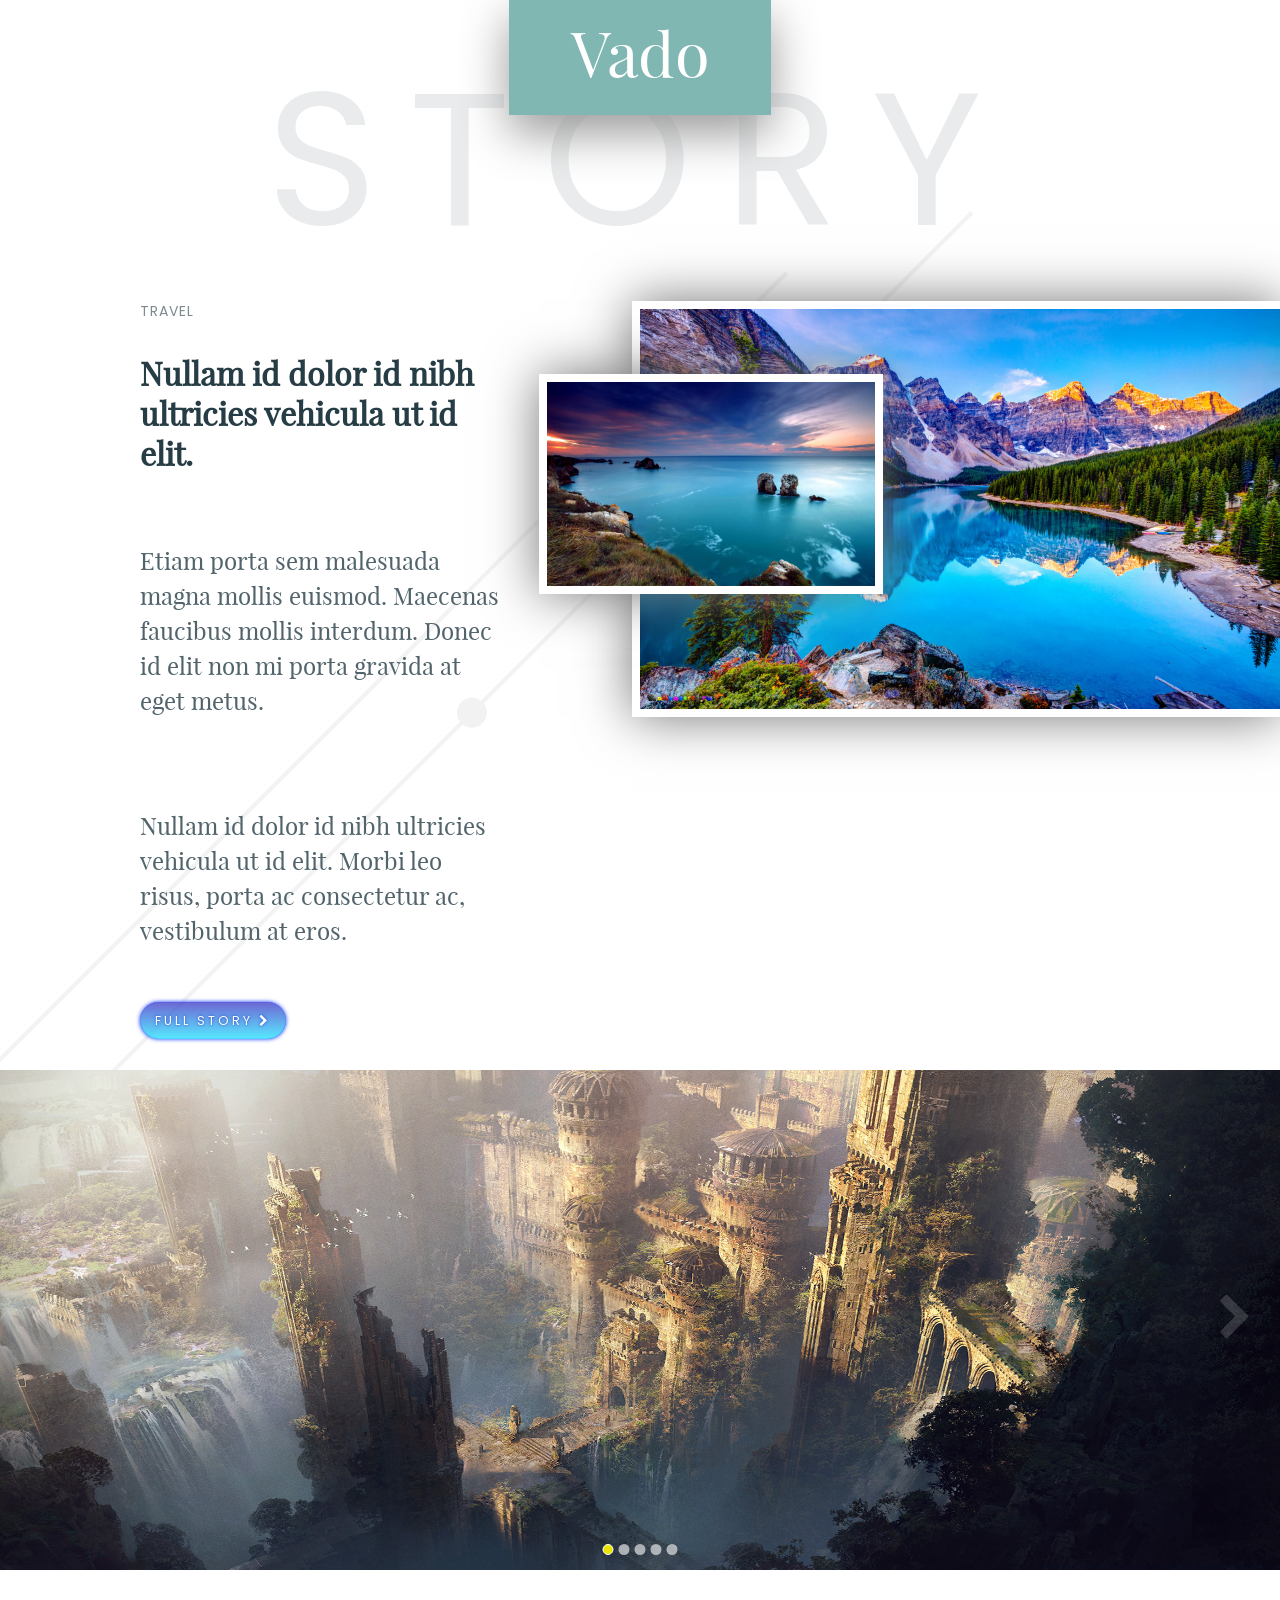
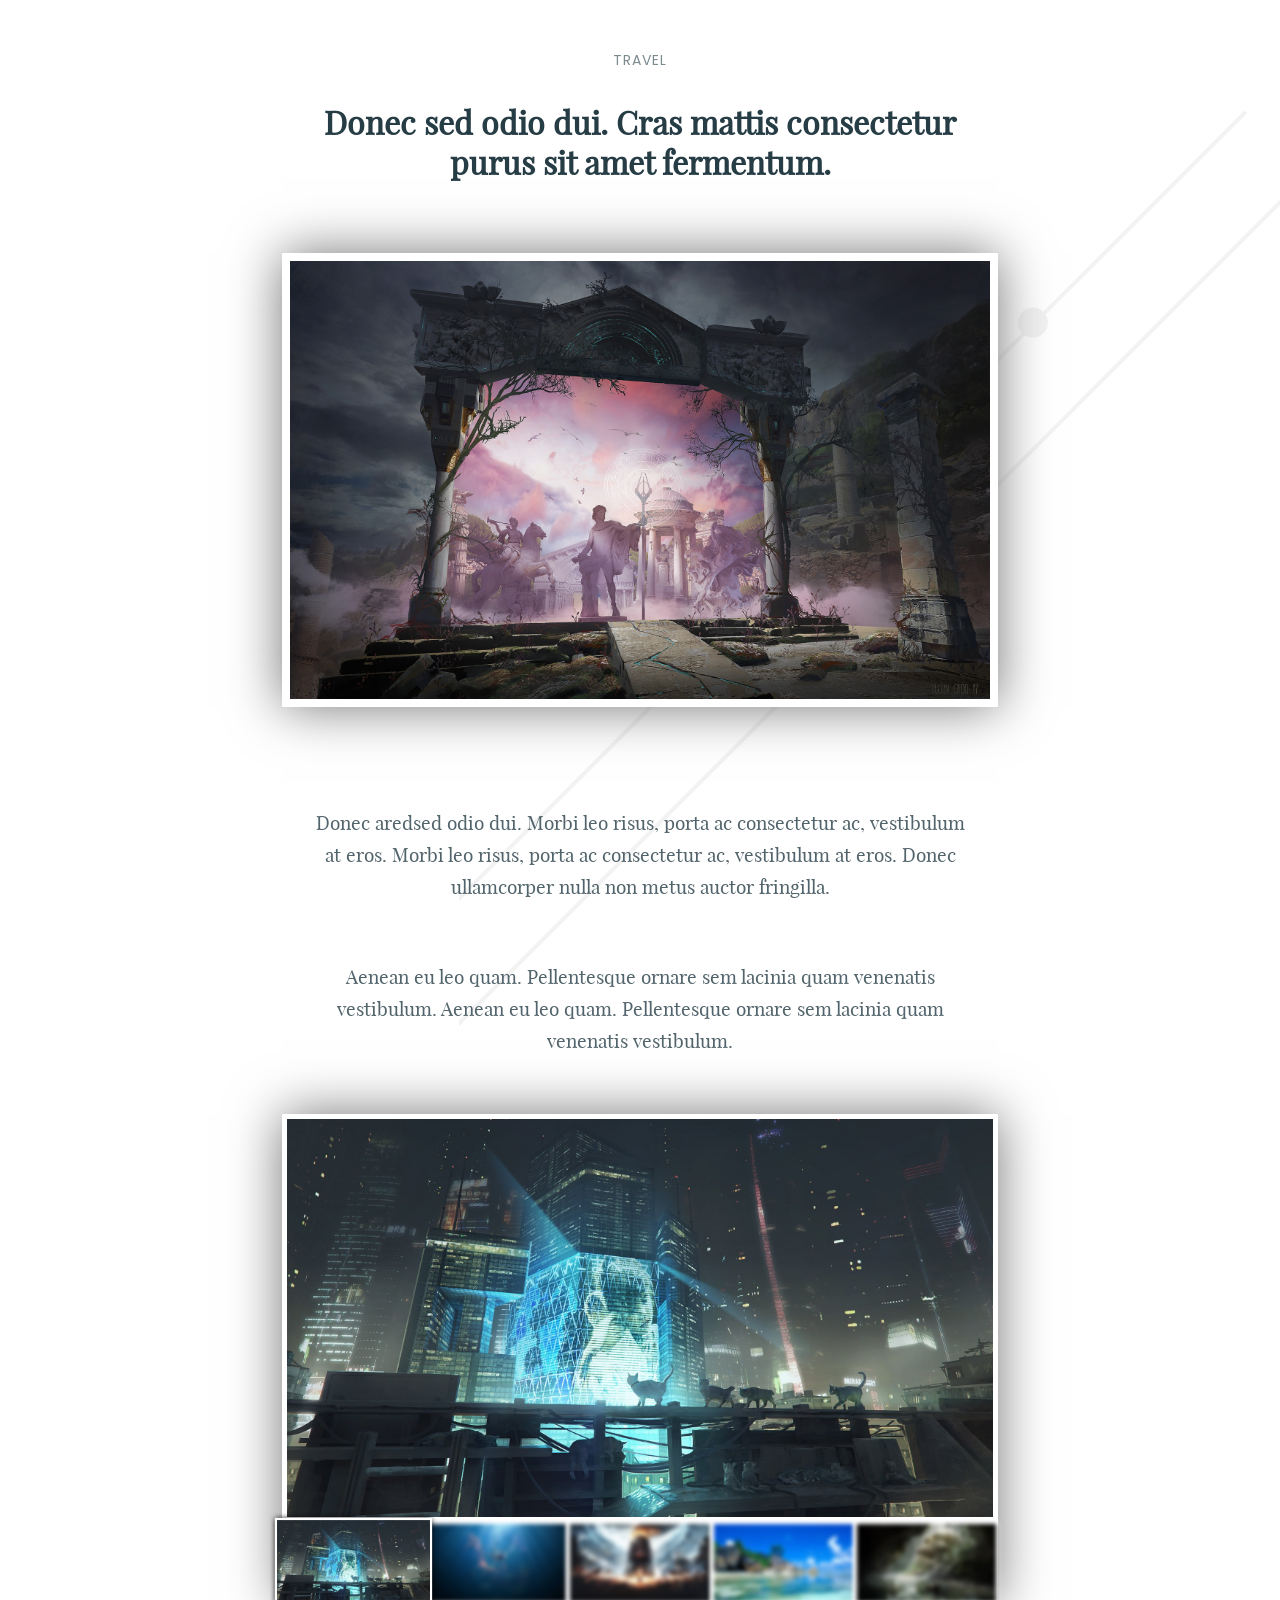
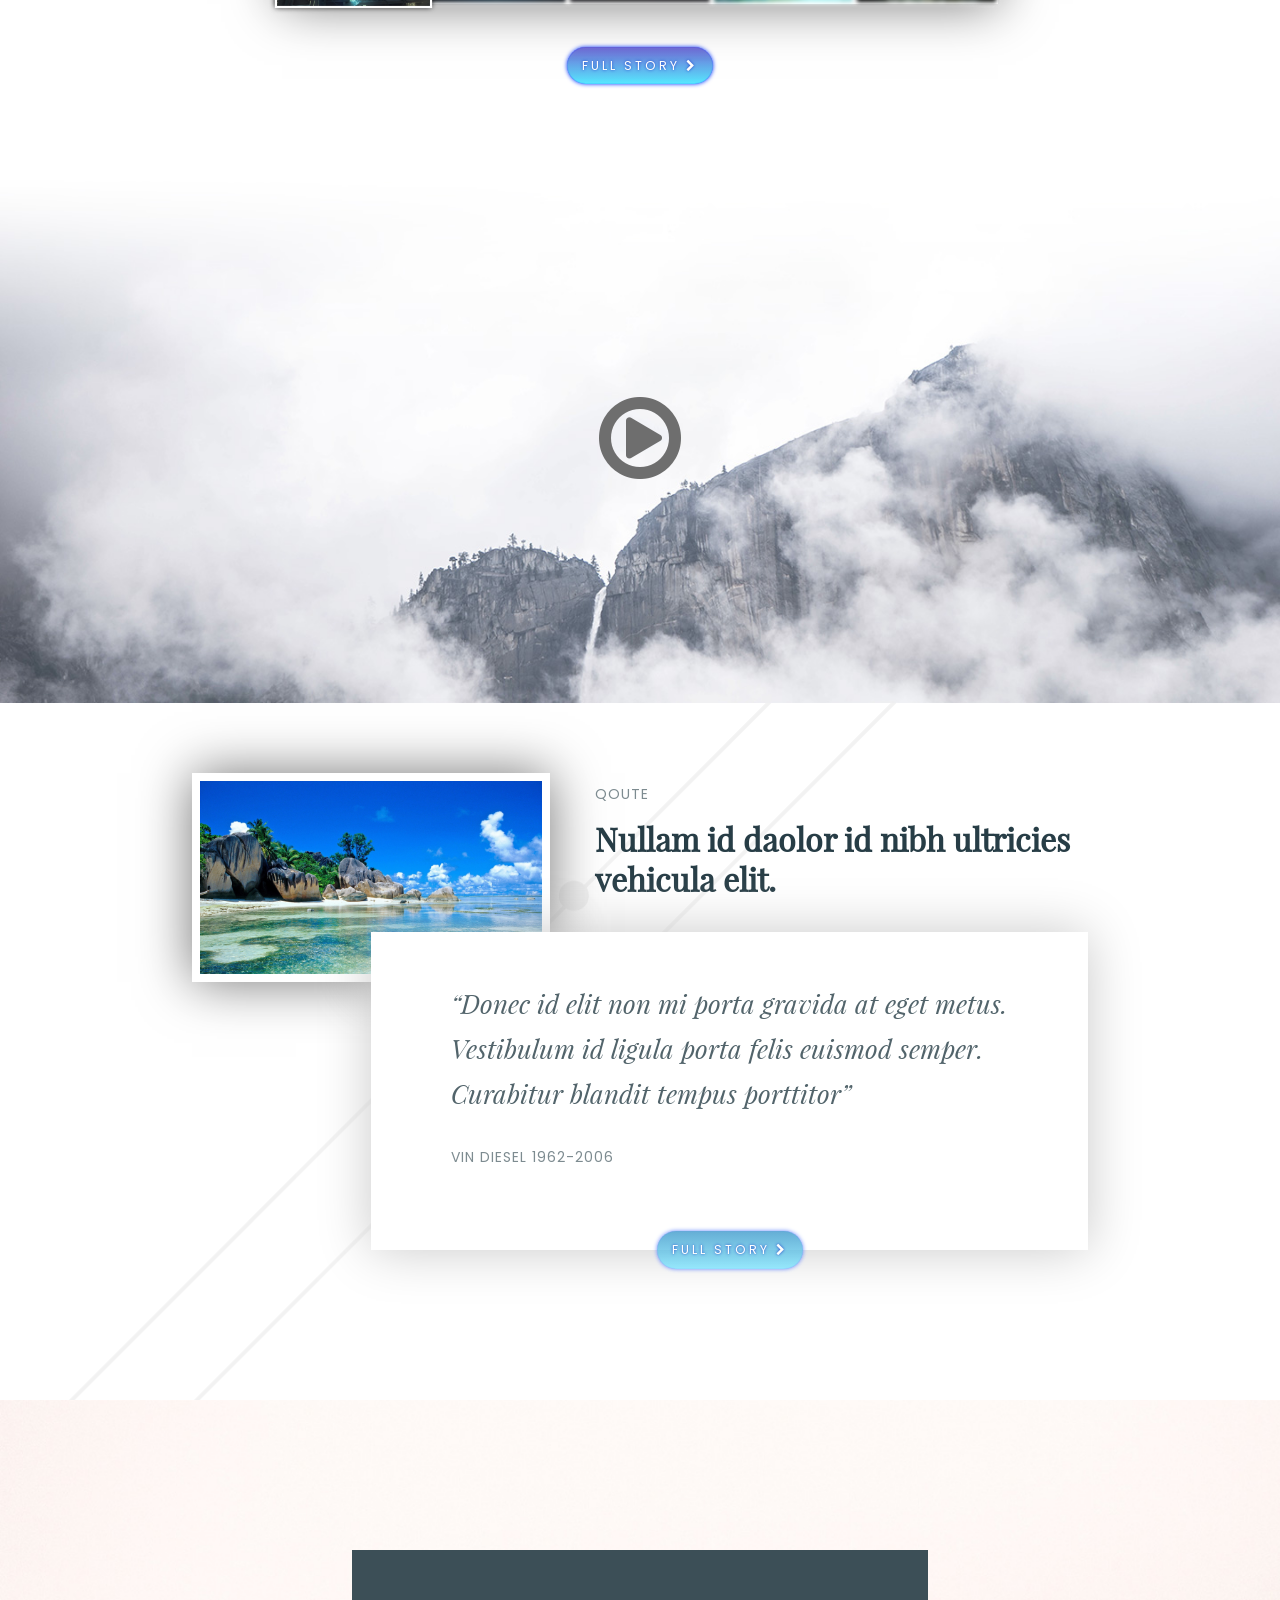
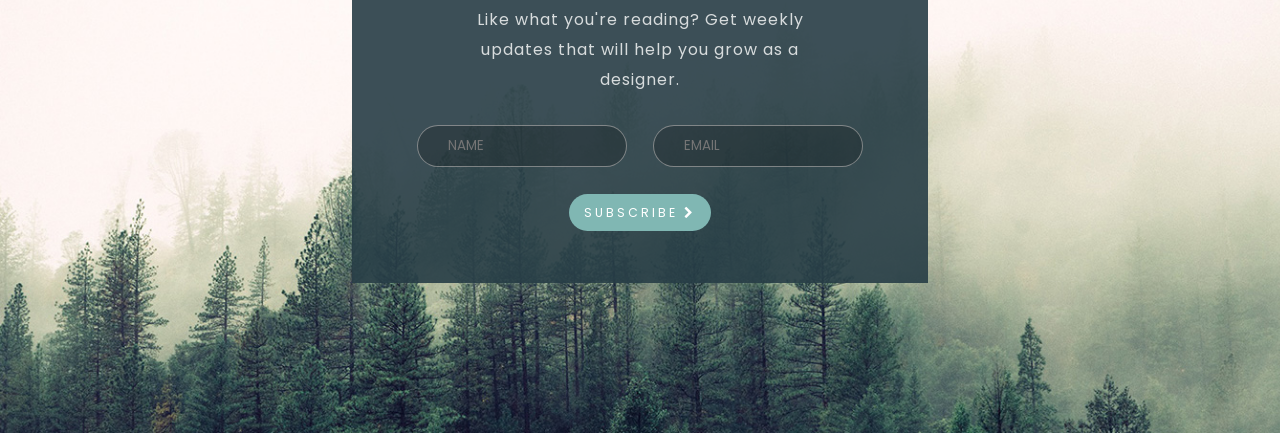
==== commit b5ae8d19: "morty" ====
--- a/index.html
+++ b/index.html
@@ -10,7 +10,7 @@
     <link rel="stylesheet" href="css/fonts.css">
     <link rel="stylesheet" href="css/font-awesome.min.css">
     <link href="https://fonts.googleapis.com/css?family=Poppins:500" rel="stylesheet">
-    <!--<link rel="icon" href="img/icon.png">-->
+    <link rel="icon" href="img/icon.png">
 </head>
 <body>
 <header>
--- a/css/style.css
+++ b/css/style.css
@@ -71,7 +71,8 @@
     width: 26.3%;
     z-index: 2;
     position: relative;
-    top: -150px;
+    transition: .5s;
+    transform: translate(0,-150px);
 }
 .logo p {
     margin-top: -5px;
@@ -89,9 +90,9 @@
     z-index: 1;
     font-weight: 400;
     color: #e9ebec;
-    opacity: 0;
-    position: relative;
-    bottom: -150px;
+    transition: 1s;
+    opacity: 0;
+    transform: translate(0,150px);
 }
 
 /*TRAVEL*/
@@ -139,7 +140,7 @@
 }
 .story_img {
     position: absolute;
-    border:10px solid #fff;
+    border:8px solid #fff;
     box-shadow: 0 0 50px #757575;
     overflow: hidden;
 }
@@ -178,14 +179,15 @@
 }
 .main_second_story_caption {
     position: relative;
-    top: 200px;
+    transition: .7s ease-out;
+    transform: translate(0,200px);
     opacity: 0;
 }
 .main_second_story .story_img {
     position: relative;
     margin-bottom: 6.25em;
-    transition: 1s;
-    transform: scale(0);
+    transition: .7s ease-out;
+    transform: translate(0,200px);
 }
 .mail_second_story_text {
     padding: 0 2rem;
@@ -198,12 +200,13 @@
     font-size: 1.2em;
     position: relative;
     opacity: 0;
+    transition: 1s ease-out;
 }
 .paragraph3 {
-    left: -700px;
+    transform: translate(-700px,0);
 }
 .paragraph4 {
-    right: -700px;
+    transform: translate(700px,0);
 }
 
    /* SLIDER */
@@ -213,6 +216,7 @@
     display: flex;
     overflow: hidden;
     -webkit-user-select: none;
+    transition: 1.5s ease-out;
     opacity: 0;
 }
 .container {
@@ -289,6 +293,7 @@
     box-shadow: 0 0 50px #757575;
     -webkit-user-select: none;
     position: relative;
+    transition: 2s ease-out;
     opacity: 0;
 }
 .gallery_block img {
@@ -359,11 +364,11 @@
 }
 .quote_img {
     position: relative;
-    left: -700px;
+    transition: 1s ease-out;
+    transform: translate(-700px,0);
     opacity: 0;
     width: 40%;
     margin-right: 5%;
-    position: relative;
 }
 .quote_img img {
     display: block;
@@ -373,7 +378,8 @@
 .quote_info {
     width: 55%;
     position: relative;
-    right: -700px;
+    transition: 1s ease-out;
+    transform: translate(700px,0);
     opacity: 0;
 }
 .quote_info .travel_caption {
@@ -388,6 +394,7 @@
     top: -50px;
     background: #ffffff;
     box-shadow: 0 0 50px #c9c9c9;
+    transition: 1s;
     opacity: 0;
 }
 .qoute_content .travel_caption {
@@ -431,7 +438,8 @@
     letter-spacing: 1px;
     line-height: 30px;
     position: relative;
-    top: 200px;
+    transition: .7s ease-out;
+    transform: translate(0,200px);
     opacity: 0;
 }
 .subscribe_block .story_link {
@@ -473,7 +481,7 @@
     top: 0;
     bottom: 0;
     right: 0;
-    background: rgb(119, 184, 255);
+    background: rgb(245, 245, 245);
     z-index: 100;
     /*display: none;*/
     /*transition: .8s linear;*/
@@ -484,6 +492,7 @@
 #video {
     position: relative;
     -webkit-user-select: none;
+    transition: 2s ease-out;
     opacity: 0;
     font-family: serif;
     font-style: italic;
@@ -847,6 +856,9 @@
     body {
         font-size: 14px;
     }
+    .story_img {
+        border: 4px solid #fff;
+    }
 }
 @media (max-width: 1000px) {
     body {
@@ -855,9 +867,6 @@
     .quote_content {
         padding: 2.125em 3em;
         font-size: .9em;
-    }
-    .story_img {
-        border: 5px solid #fff;
     }
     .subscribe_block {
         width: 65%;
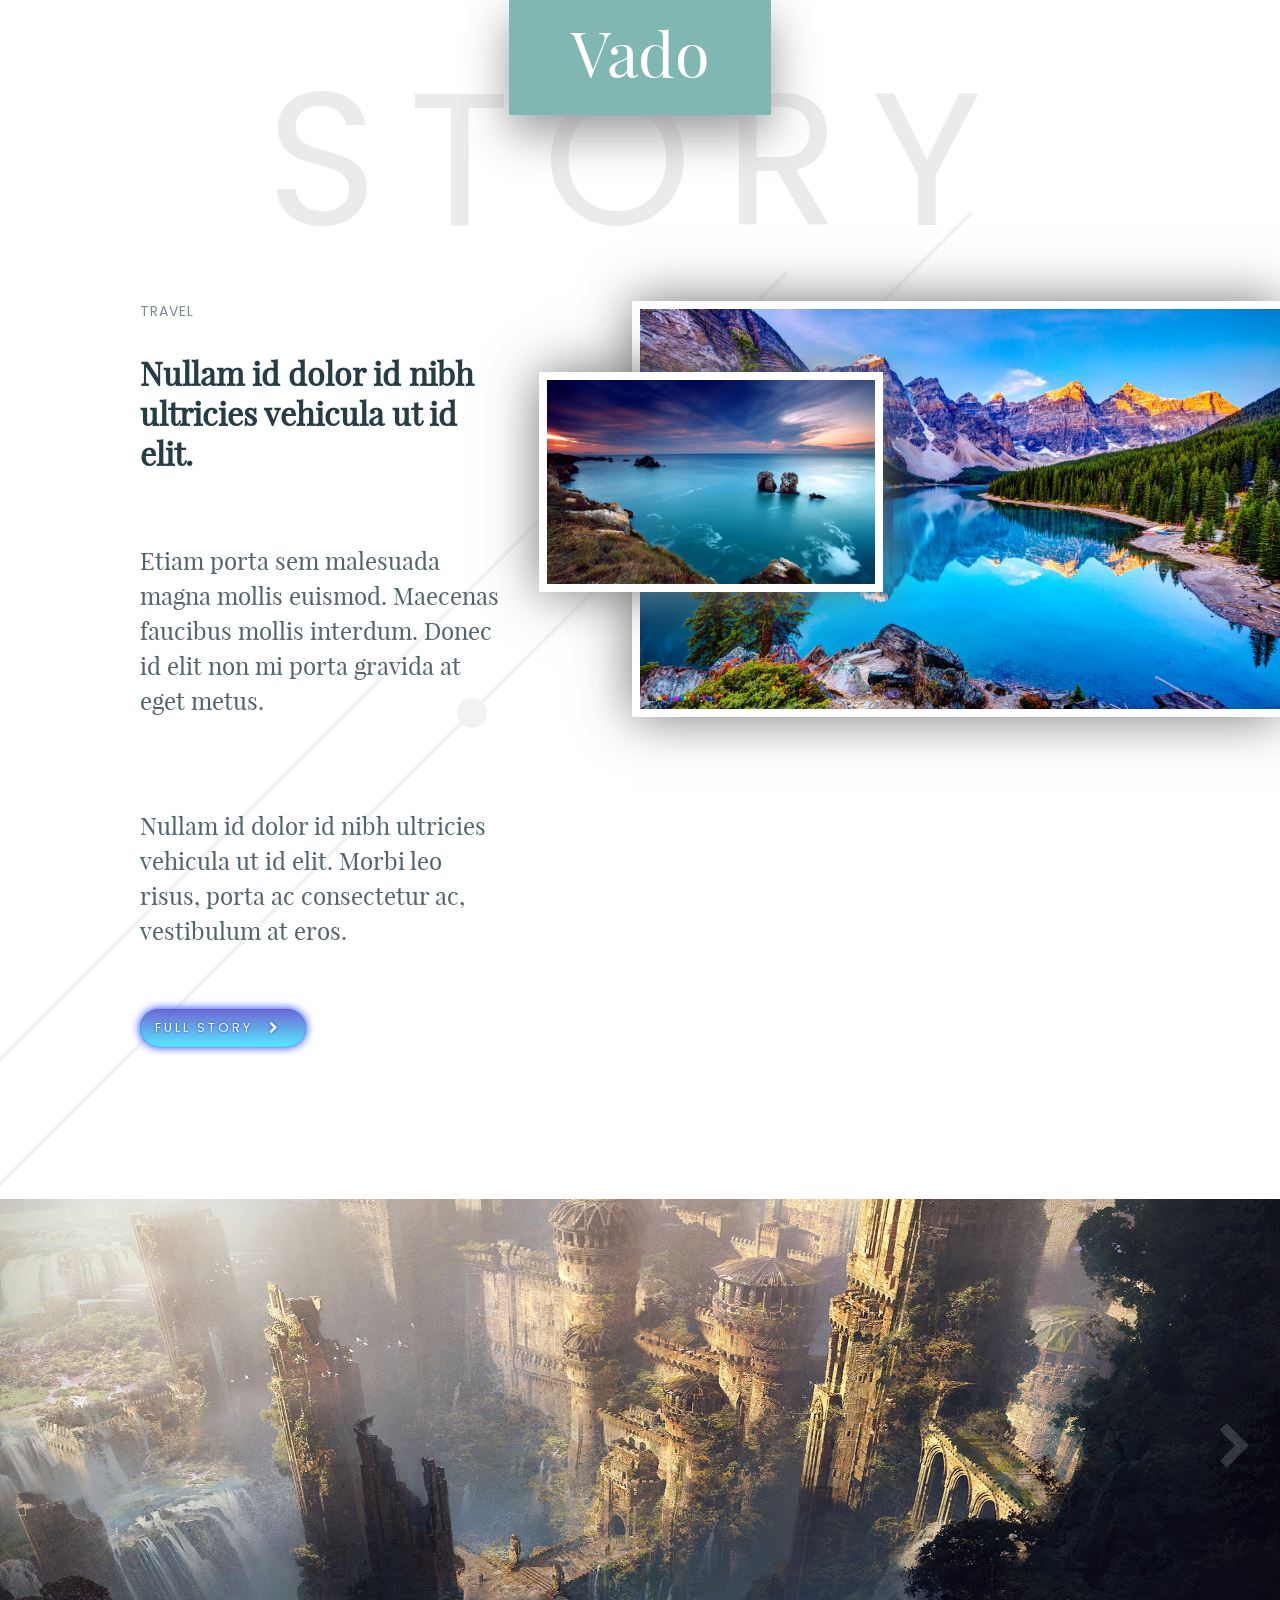
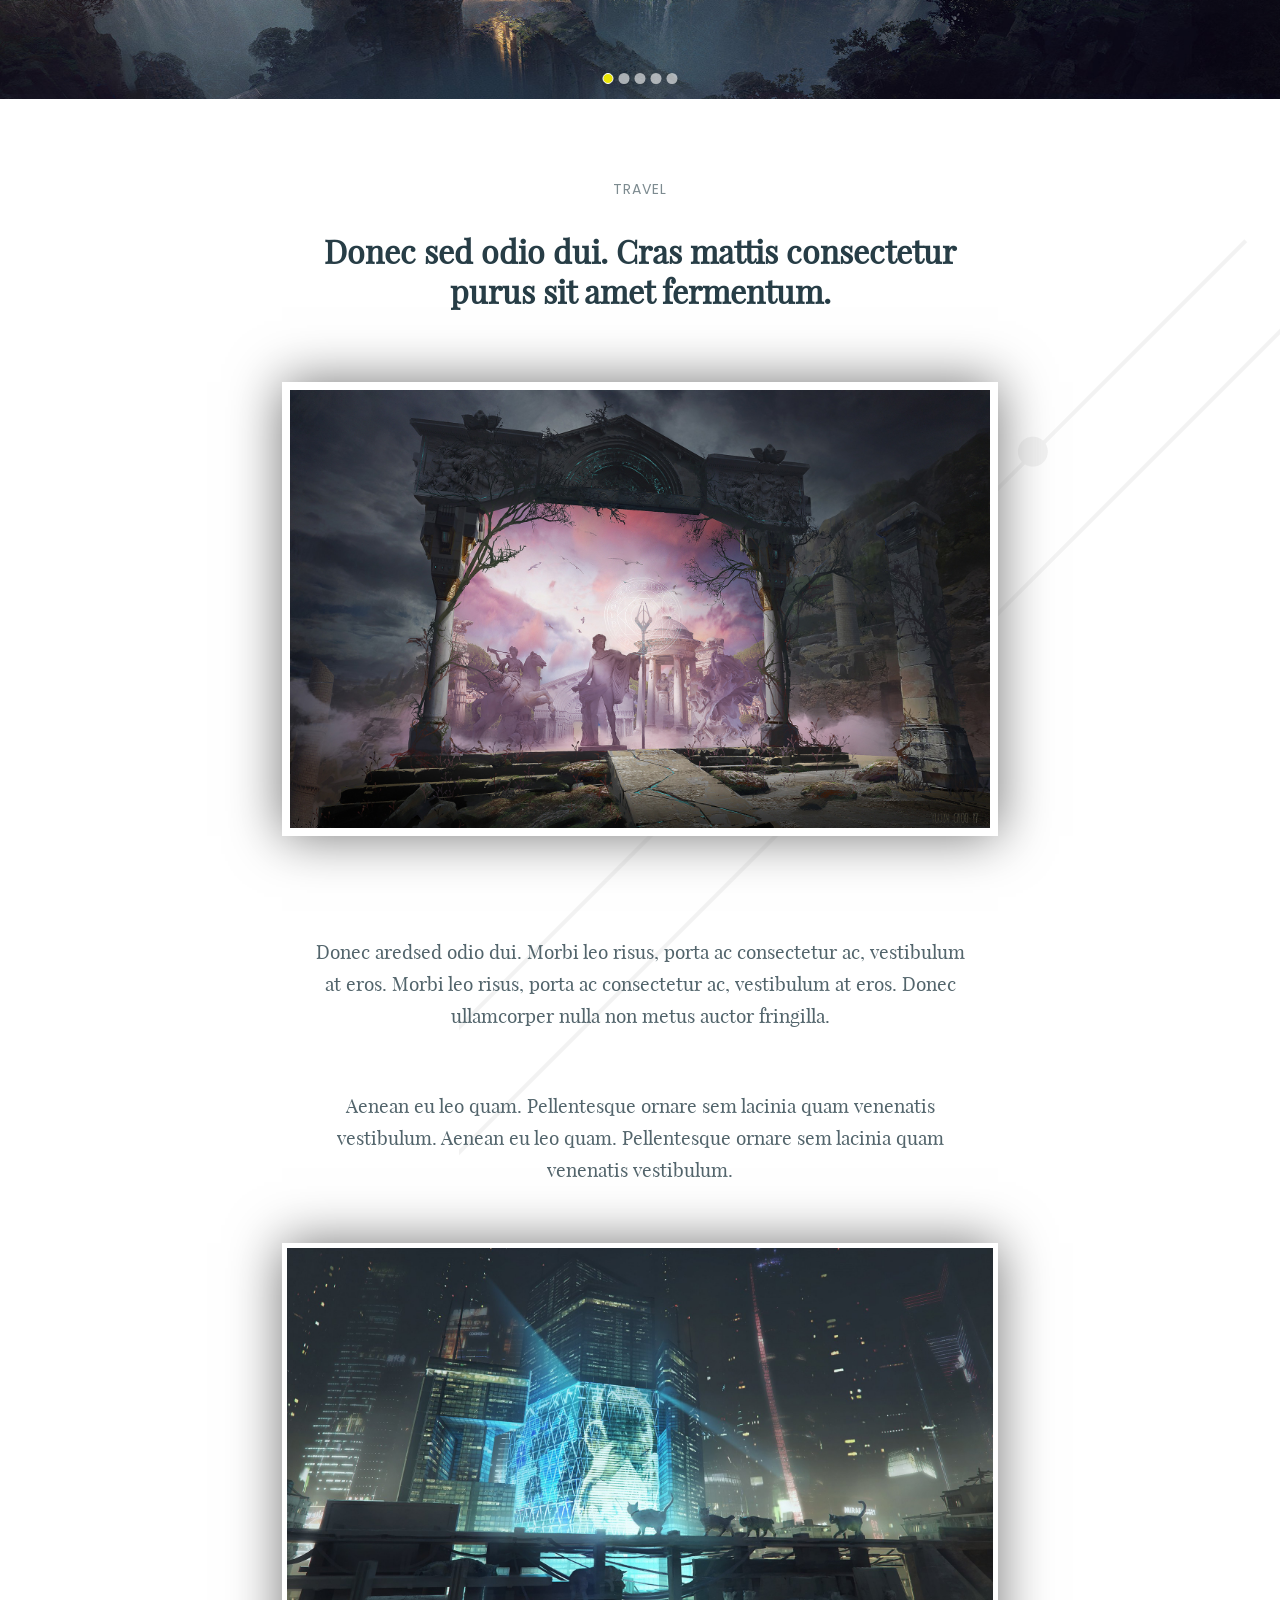
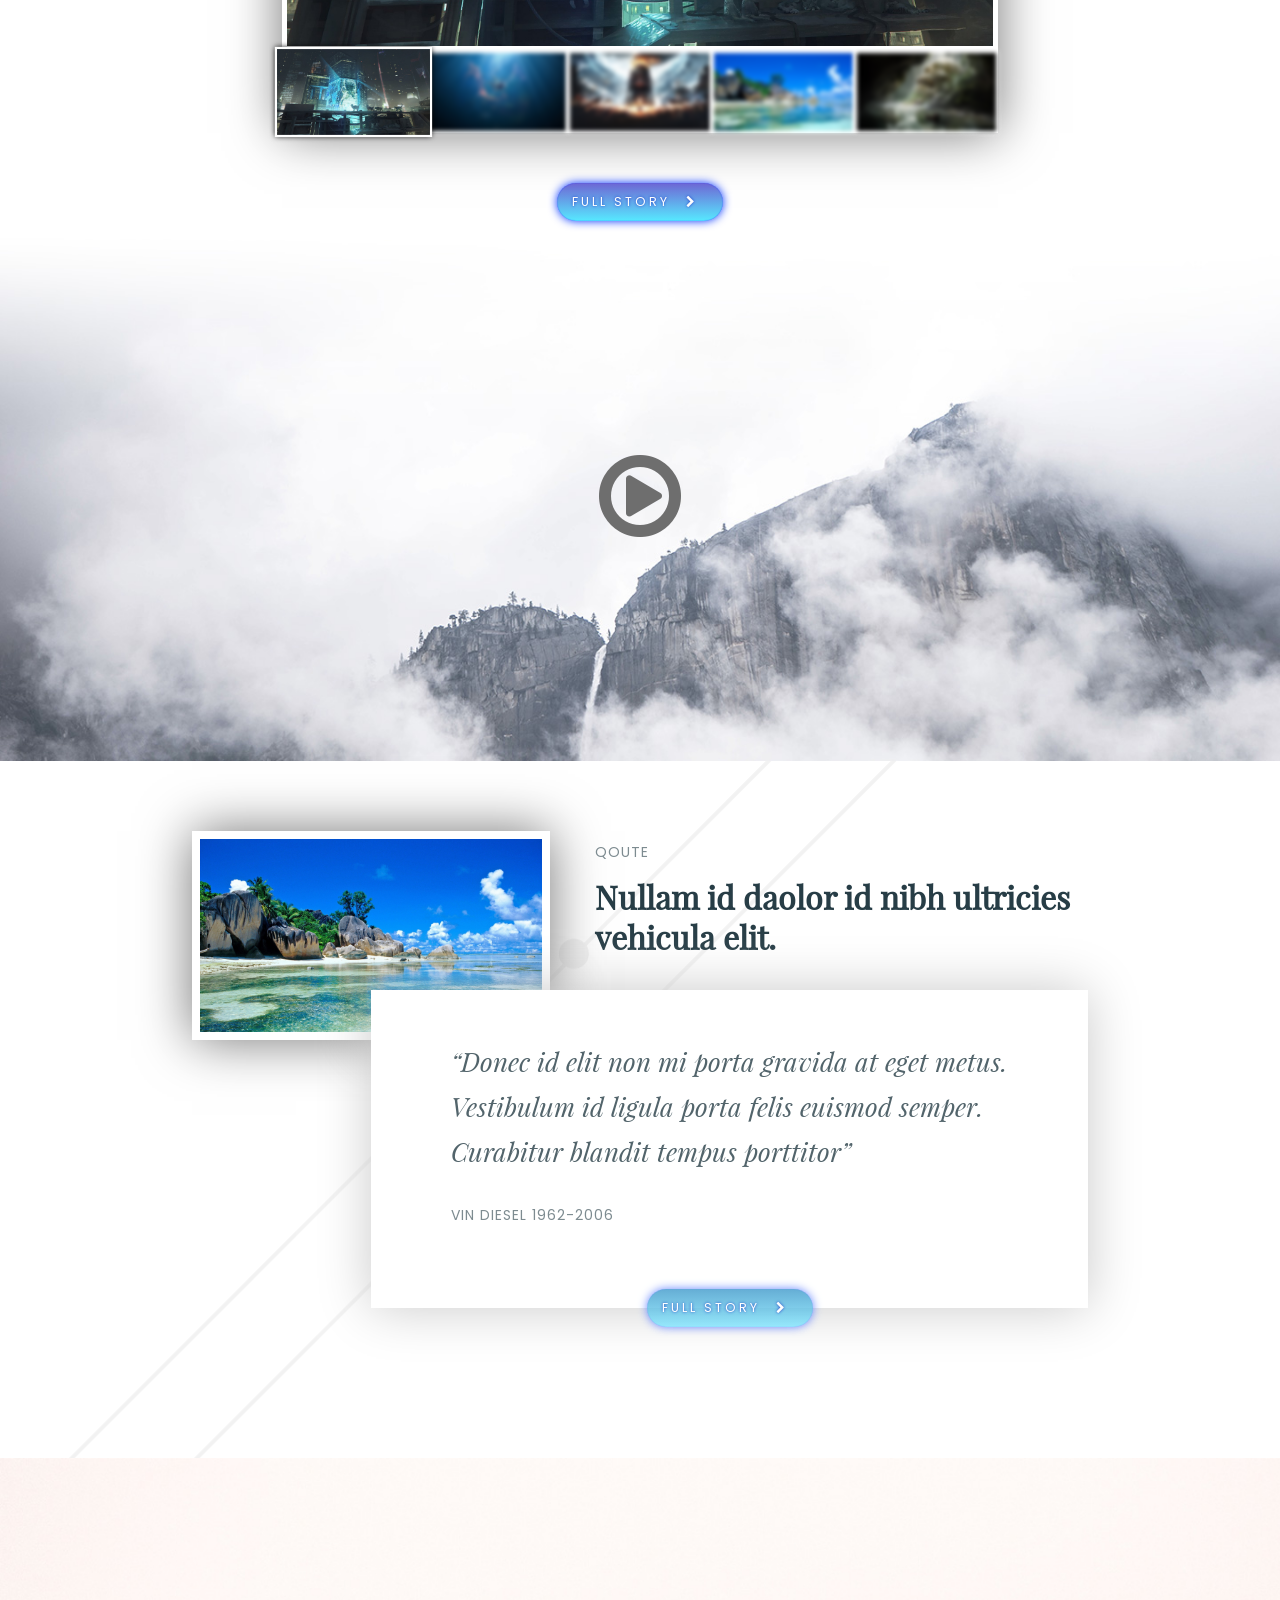
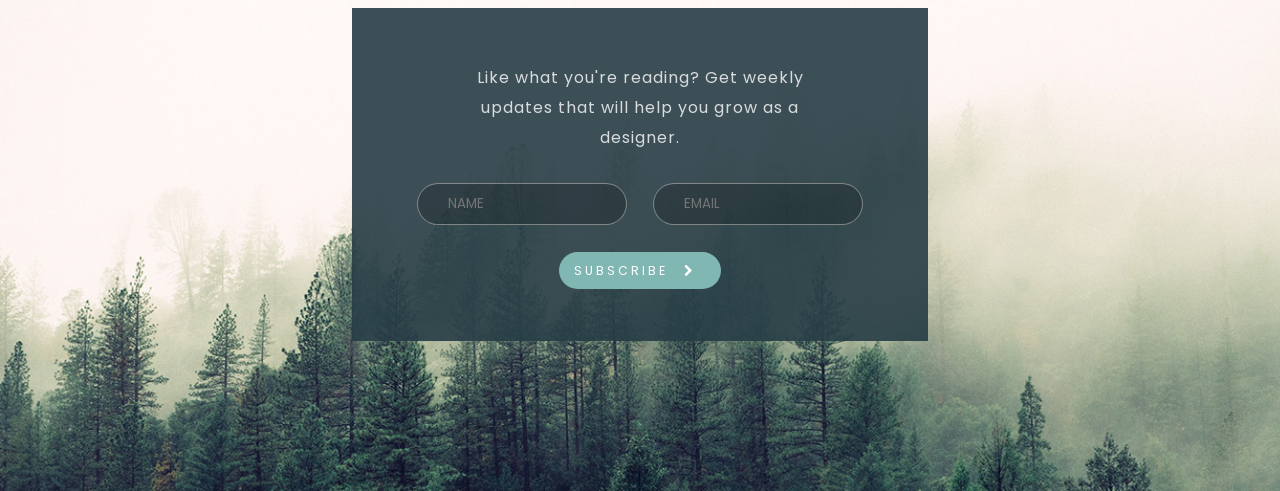
==== commit 6c3a2763: "little fixes" ====
--- a/index.html
+++ b/index.html
@@ -28,7 +28,7 @@
             <h2>Nullam id dolor id nibh ultricies vehicula ut id elit. </h2>
             <p class="paragraph1">Etiam porta sem malesuada magna mollis euismod. Maecenas faucibus mollis interdum. Donec id elit non mi porta gravida at eget metus.</p>
             <p class="paragraph2">Nullam id dolor id nibh ultricies vehicula ut id elit. Morbi leo risus, porta ac consectetur ac, vestibulum at eros.</p>
-            <a href="#" class="story_link">full story <i class="fa fa-chevron-right"></i></a>
+            <a href="#" class="story_link">full story <i class="fa fa-chevron-right story_link_icon"></i></a>
         </div>
         <div class="story1_images">
             <div class="story_img" id="story_img1"><img src="img/test1.jpg" alt=""></div>
@@ -69,7 +69,7 @@
                 <div class="gallery_item"><img src="img/test14.jpg" alt=""></div>
             </div>
         </div>
-        <a href="#" class="story_link">full story <i class="fa fa-chevron-right"></i></a>
+        <a href="#" class="story_link">full story <i class="fa fa-chevron-right story_link_icon"></i></a>
     </div>
 </main>
 <div id="video">
@@ -94,7 +94,7 @@
         <div class="quote_content">
             <p class="quote_text">“Donec id elit non mi porta gravida at eget metus. Vestibulum id ligula porta felis euismod semper. Curabitur blandit tempus porttitor”</p>
             <span class="travel_caption">vin diesel <span class="quote_date">1962-2006</span></span>
-            <a href="#" class="story_link">full story <i class="fa fa-chevron-right"></i></a>
+            <a href="#" class="story_link">full story <i class="fa fa-chevron-right story_link_icon"></i></a>
         </div>
     </div>
 </section>
@@ -106,7 +106,7 @@
                 <input type="name" placeholder="NAME">
                 <input type="email" placeholder="EMAIL">
             </div>
-            <a href="#" class="story_link">subscribe <i class="fa fa-chevron-right"></i></a>
+            <a href="#" class="story_link">subscribe <i class="fa fa-chevron-right story_link_icon"></i></a>
         </form>
     </div>
 </footer>
--- a/css/style.css
+++ b/css/style.css
@@ -21,22 +21,27 @@
     color: #fff;
     text-transform: uppercase;
     text-decoration: none;
-    padding: 10px 15px;
+    padding: 10px 25px 10px 15px;
     border-radius: 20px;
     background: linear-gradient(to bottom, rgba(74, 64, 202, 0.8), rgba(44, 228, 255, 0.8));
     font-family: 'Poppins', sans-serif;
     letter-spacing: 3px;
-    box-shadow: 0 0 1px #0020ff inset, 0 0 4px #0032ff;
+    box-shadow: 0 0 1px #0020ff inset, 0 0 10px #0032ff;
     transition: .2s;
     text-shadow: 0 0 3px #1f3dc8;
+    position: absolute;
 }
 a.story_link:hover {
     box-shadow: 0 0 3px #0020ff inset, 0 0 2px #0032ff;
+    padding: 10px 15px 10px 15px;
+}
+a.story_link:hover .story_link_icon {
+    margin-left: 20px;
 }
 
 .story_link i {
-    transition: .3s;
-    /*font-size: 1.5em;*/
+    transition: .2s;
+    margin-left: 10px;
 }
 
 /*HEADER*/
@@ -72,7 +77,7 @@
     z-index: 2;
     position: relative;
     transition: .5s;
-    transform: translate(0,-150px);
+    transform: translate(0,-200px);
 }
 .logo p {
     margin-top: -5px;
@@ -106,7 +111,7 @@
 .main_first_story {
     display: flex;
     padding: 90px 0 40px 10.96%;
-    /*overflow: hidden;*/
+    margin-bottom: 150px;
 }
 .story1_left {
     width: 35%;
@@ -193,7 +198,9 @@
     padding: 0 2rem;
     line-height: 2rem;
 }
-
+.main_second_story .story_link {
+    transform: translateX(-50%);
+}
 .paragraph3, .paragraph4 {
     text-align: center;
     margin-bottom: 3em;
@@ -418,7 +425,7 @@
     bottom: 0;
     top: auto !important;
     background: linear-gradient(to bottom, rgba(62, 153, 202, 0.8), rgba(127, 230, 255, 0.8));
-    box-shadow: 0 0 1px #6686ff inset, 0 0 4px #6686ff;
+    box-shadow: 0 0 1px #6686ff inset, 0 0 10px #6686ff;
 }
 footer {
     padding: 150px 0;
@@ -446,6 +453,7 @@
     box-shadow: none;
     background: #80b7b3;
     text-shadow: none;
+    position: relative;
 }
 .subscribe_block .story_link:hover {
     box-shadow: 0 0 15px black;
@@ -759,6 +767,7 @@
     justify-content: center;
     align-items: center;
     width: 65%;
+    height: 50px;
 }
 .vol {
     display: block;
@@ -772,16 +781,6 @@
 .vol:hover {
     height: 25px !important;
 }
-@media (max-width: 720px) {
-
-}
-
-
-
-
-
-
-
 .circle {
     position: absolute;
     left: 50%;
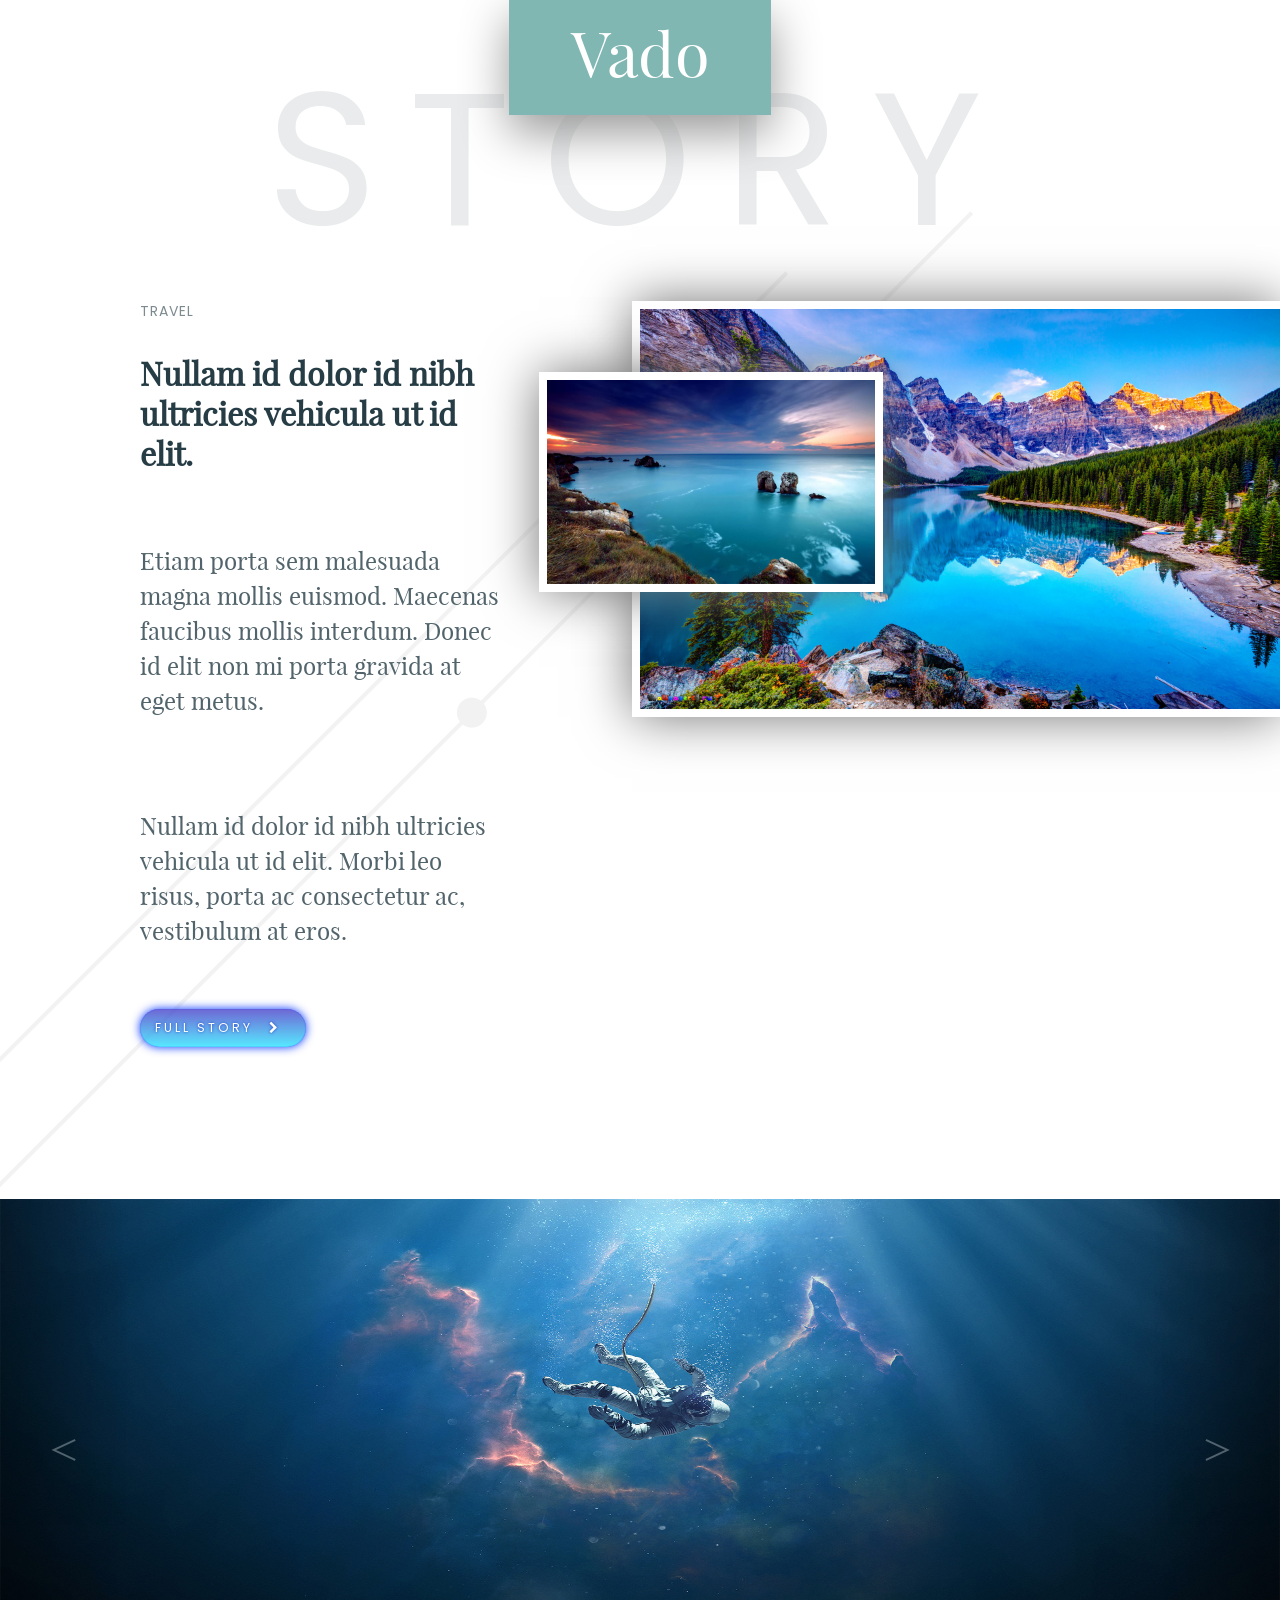
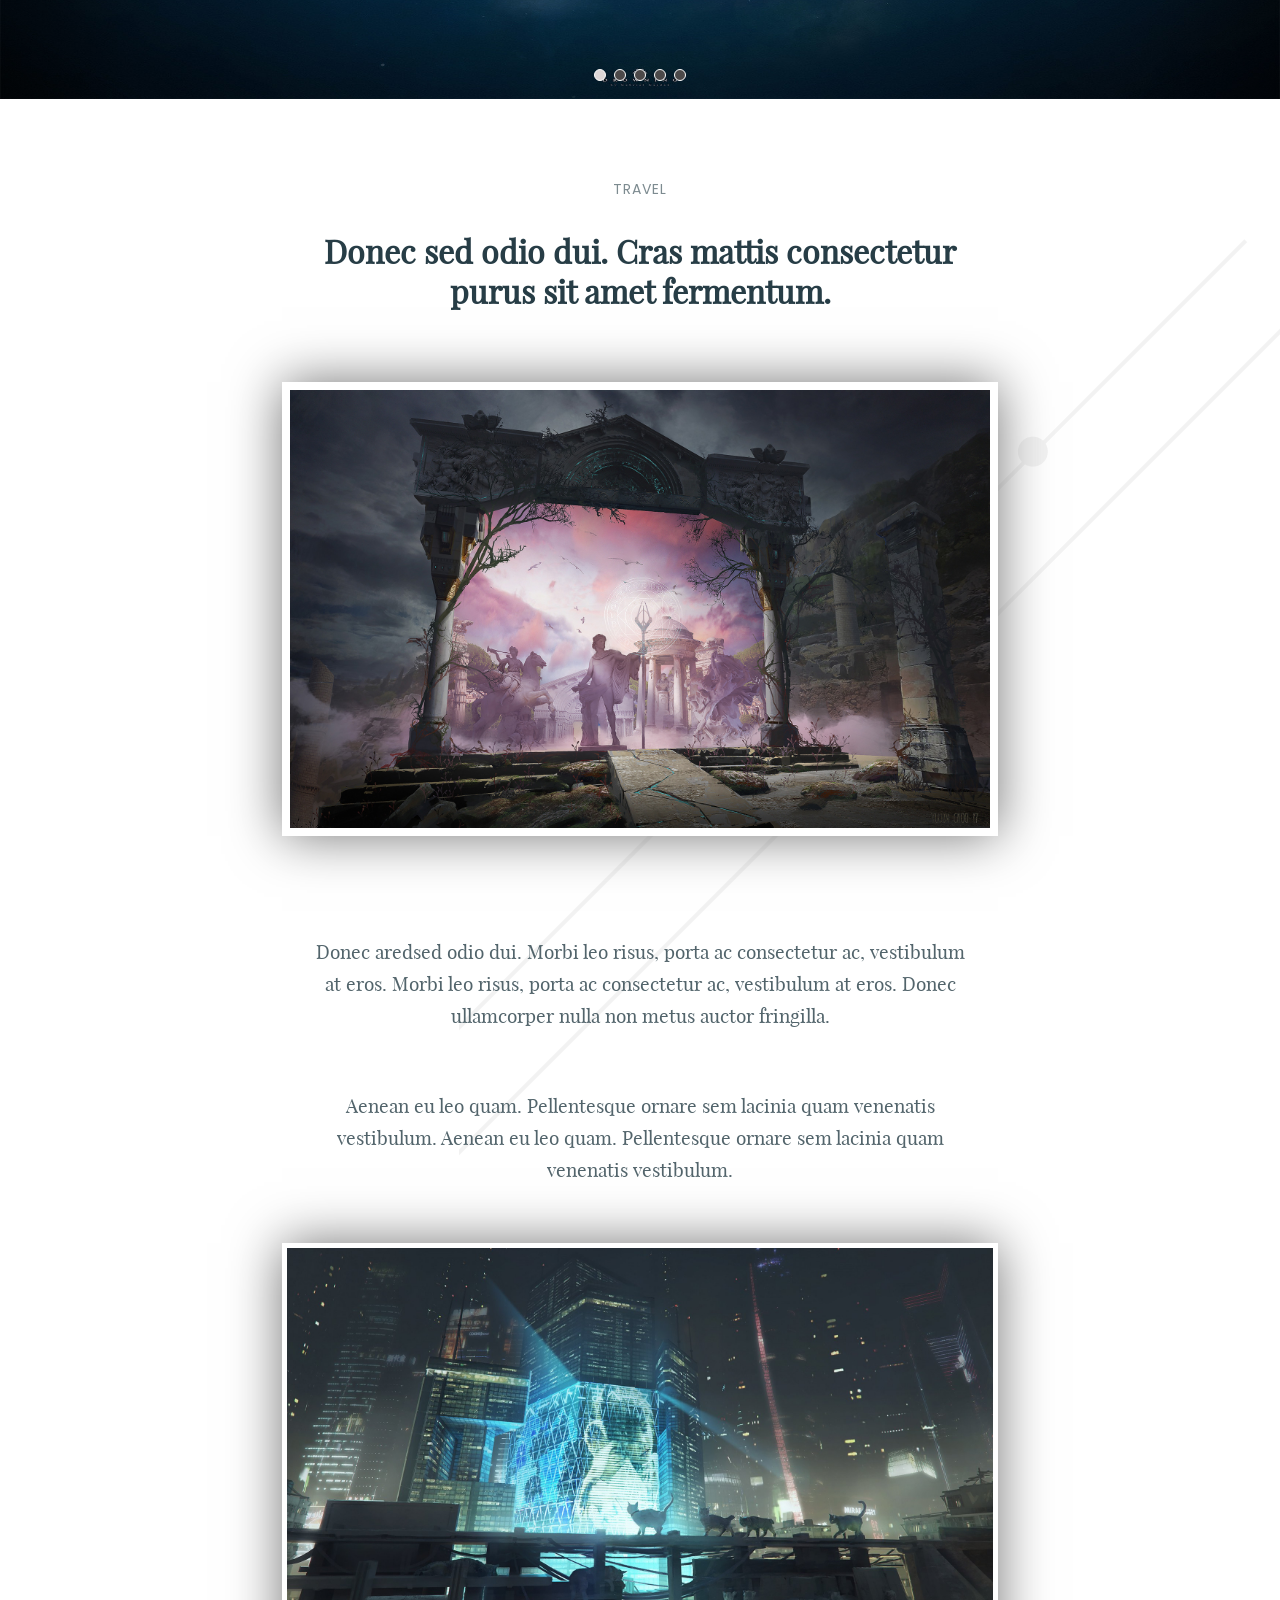
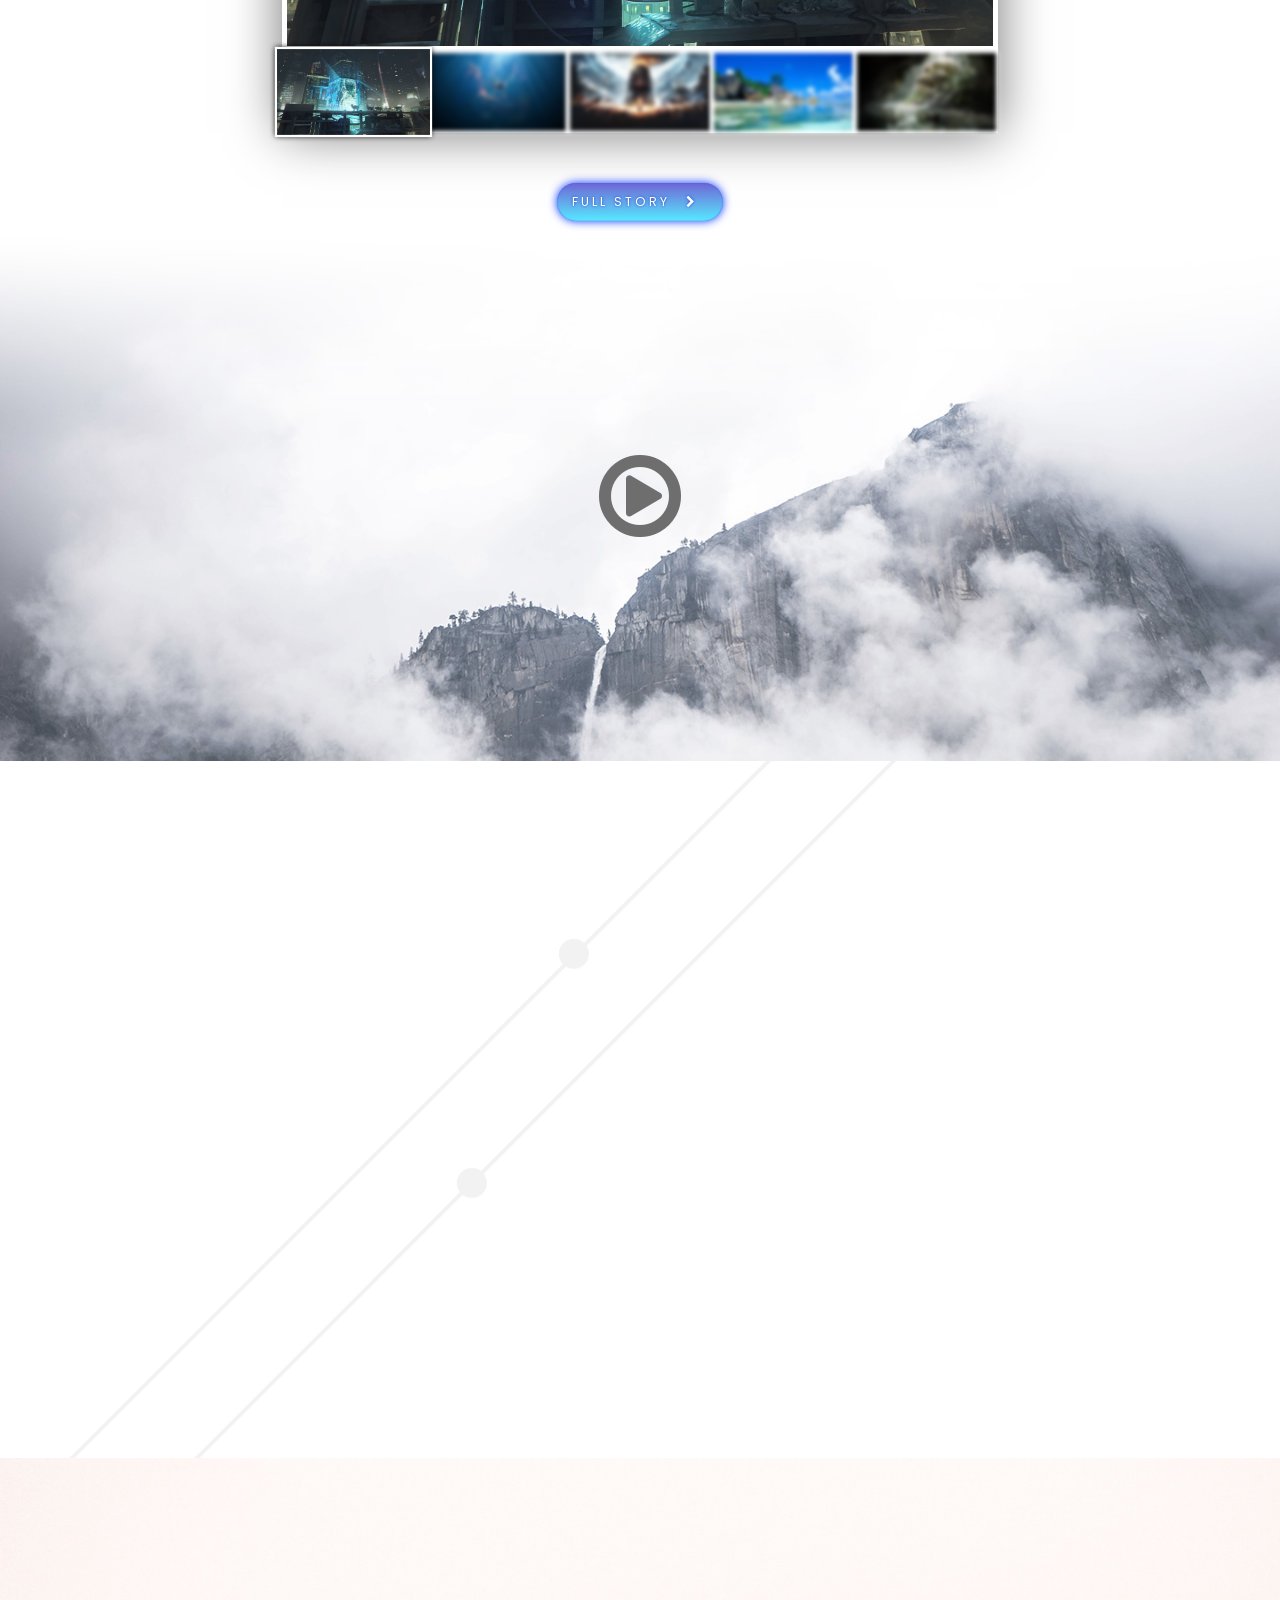
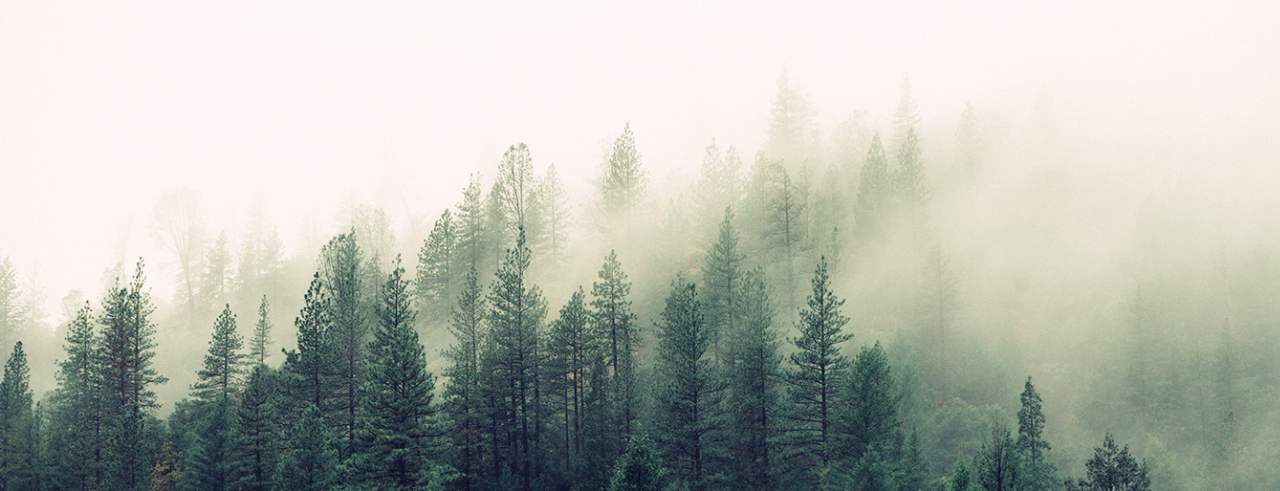
==== commit e23feee1: "'my_jq_plugin_for_slider'" ====
--- a/index.html
+++ b/index.html
@@ -7,6 +7,7 @@
     <meta http-equiv="X-UA-Compatible" content="ie=edge">
     <title>Travel Story</title>
     <link rel="stylesheet" href="css/style.css">
+    <link rel="stylesheet" href="css/mySliderStyles.css">
     <link rel="stylesheet" href="css/fonts.css">
     <link rel="stylesheet" href="css/font-awesome.min.css">
     <link href="https://fonts.googleapis.com/css?family=Poppins:500" rel="stylesheet">
@@ -35,17 +36,14 @@
             <div class="story_img" id="story_img2"><img src="img/test2.jpg" alt=""></div>
         </div>
     </div>
-    <div id="slider">
-        <div class="prev"><i class="fa fa-chevron-left"></i></div>
-        <ul class="slider-items">
-            <li class="slide"><img src="img/test21.jpg" alt=""></li>
-            <li class="slide"><img src="img/test22.jpg" alt=""></li>
-            <li class="slide"><img src="img/test23.jpg" alt=""></li>
-            <li class="slide"><img src="img/test24.jpg" alt=""></li>
-            <li class="slide"><img src="img/test25.jpg" alt=""></li>
-        </ul>
-        <div class="next"><i class="fa fa-chevron-right"></i></div>
-        <div class="dots"></div>
+    <div class="my-slider">
+        <div class="slider-items">
+            <div class="item"><img src="img/test22.jpg" alt=""></div>
+            <div class="item"><img src="img/test23.jpg" alt=""></div>
+            <div class="item"><img src="img/test24.jpg" alt=""></div>
+            <div class="item"><img src="img/test25.jpg" alt=""></div>
+            <div class="item"><img src="img/test21.jpg" alt=""></div>
+        </div>
     </div>
     <div class="main_second_story">
         <div class="main_second_story_header">
@@ -174,8 +172,8 @@
     </div>
 </div>
 <script src="js/jquery-3.3.1.min.js"></script>
+<script src="js/myPlagin.jquery.js"></script>
 <script src="js/my.js"></script>
-<script src="js/slider.js"></script>
 <script src="js/video.js"></script>
 </body>
 </html>
--- a/css/mySliderStyles.css
+++ b/css/mySliderStyles.css
@@ -0,0 +1,90 @@
+.my-slider {
+    overflow: hidden;
+    width: 100%;
+    position: relative;
+    user-select: none;
+}
+
+.slider-items {
+    display: flex;
+    width: 100%;
+    transition: .9s ease-in-out;
+    transform: translateX(0);
+}
+
+.item img {
+    display: block;
+    width: inherit;
+    height: 700px;
+}
+
+.dots {
+    position: absolute;
+    display: flex;
+    left: 50%;
+    bottom: 3%;
+    transform: translateX(-50%);
+}
+.dot {
+    width: 12px;
+    height: 12px;
+    margin: 3px;
+    border-radius: 50%;
+    background: #4c4949;
+    cursor: pointer;
+    border: 1px solid #fff;
+}
+
+.active {
+    background: #ddd6d6;
+}
+
+.control {
+    position: absolute;
+    height: 100%;
+    width: 10%;
+    color: #ffffff;
+    font-size: 3em;
+    top: 0;
+    display: flex;
+    align-items: center;
+    justify-content: center;
+    opacity: .3;
+    transition: .3s;
+    cursor: pointer;
+}
+.control:hover {
+    opacity: .8;
+}
+.prev {
+    left: 0;
+    background: linear-gradient(to right, black, transparent);
+}
+.next {
+    right: 0;
+    background: linear-gradient(to right, transparent, black);
+}
+
+@media (max-width: 1400px){
+    .item img {
+        height: 500px;
+    }
+}
+
+@media (max-width: 1000px){
+    .item img {
+        height: 400px;
+    }
+}
+
+@media (max-width: 800px){
+    .item img {
+        height: 300px;
+    }
+}
+
+@media (max-width: 500px){
+    .item img {
+        height: 200px;
+    }
+}
